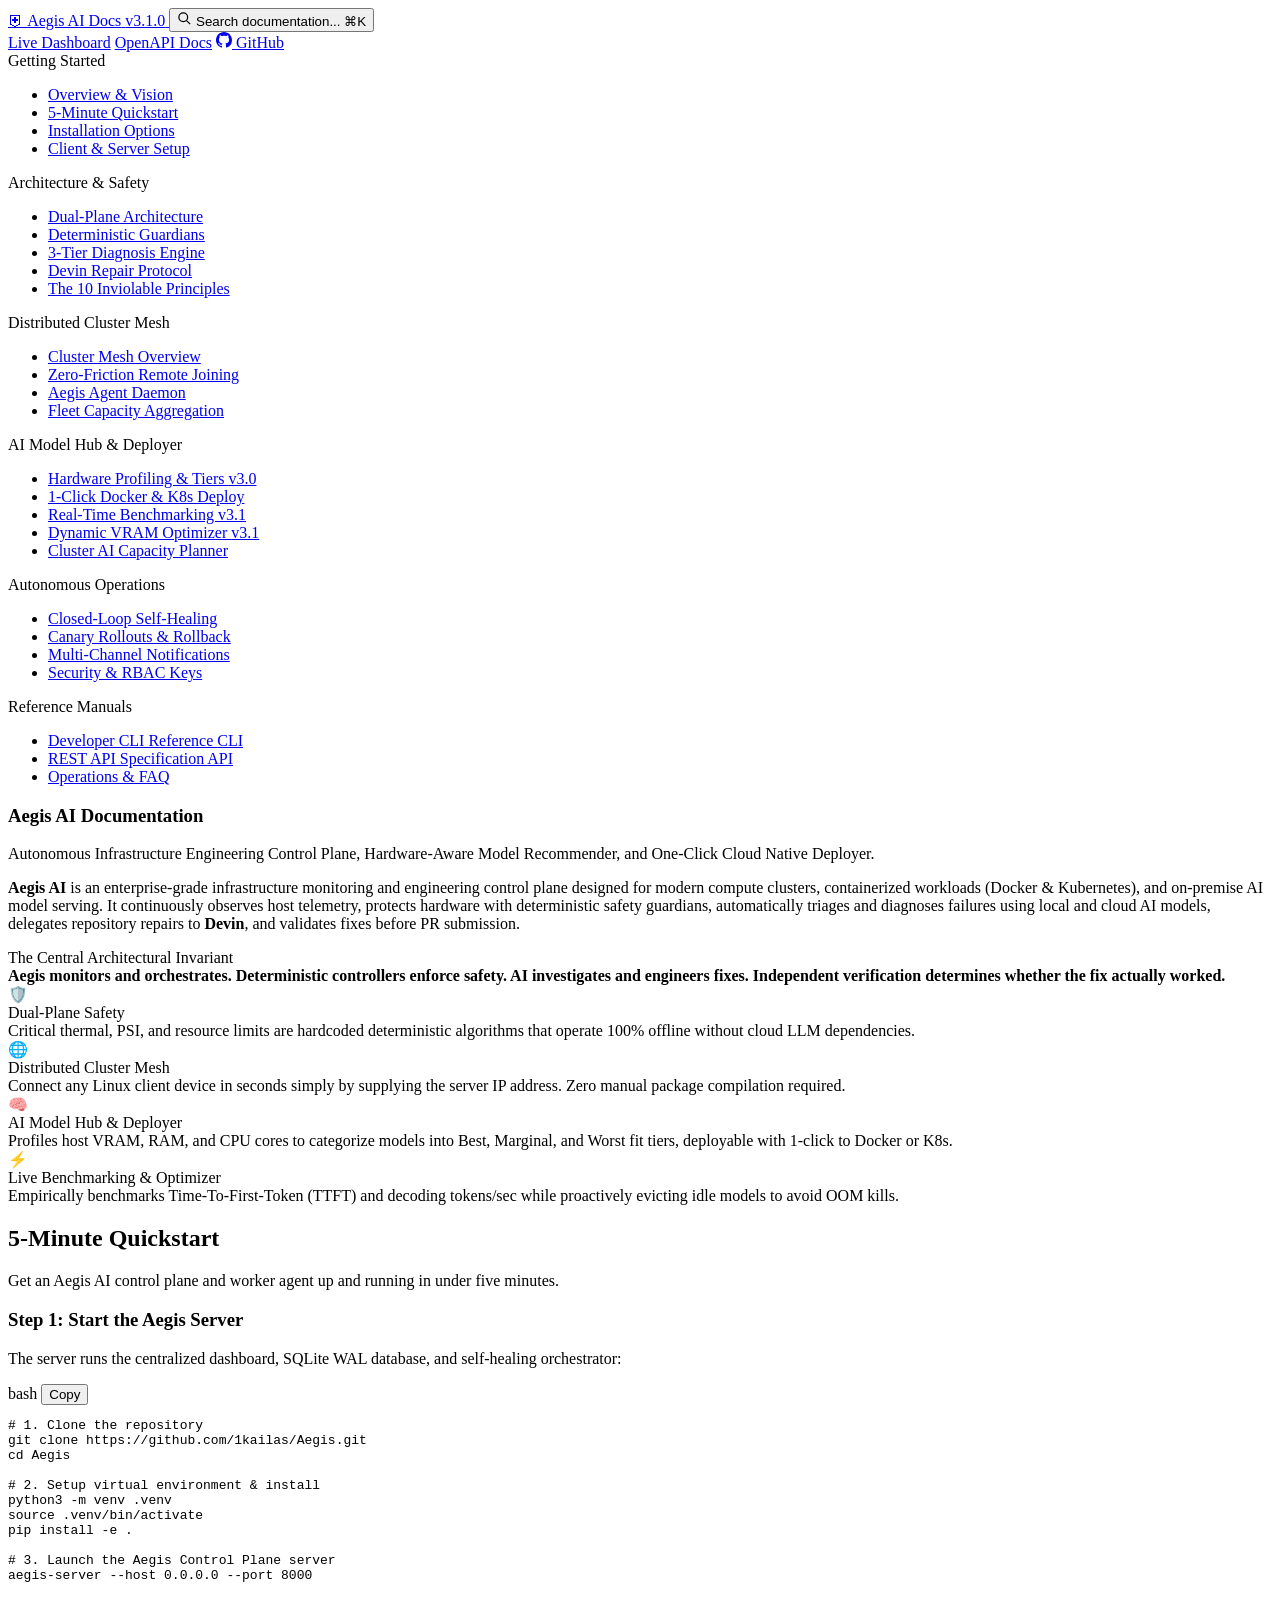
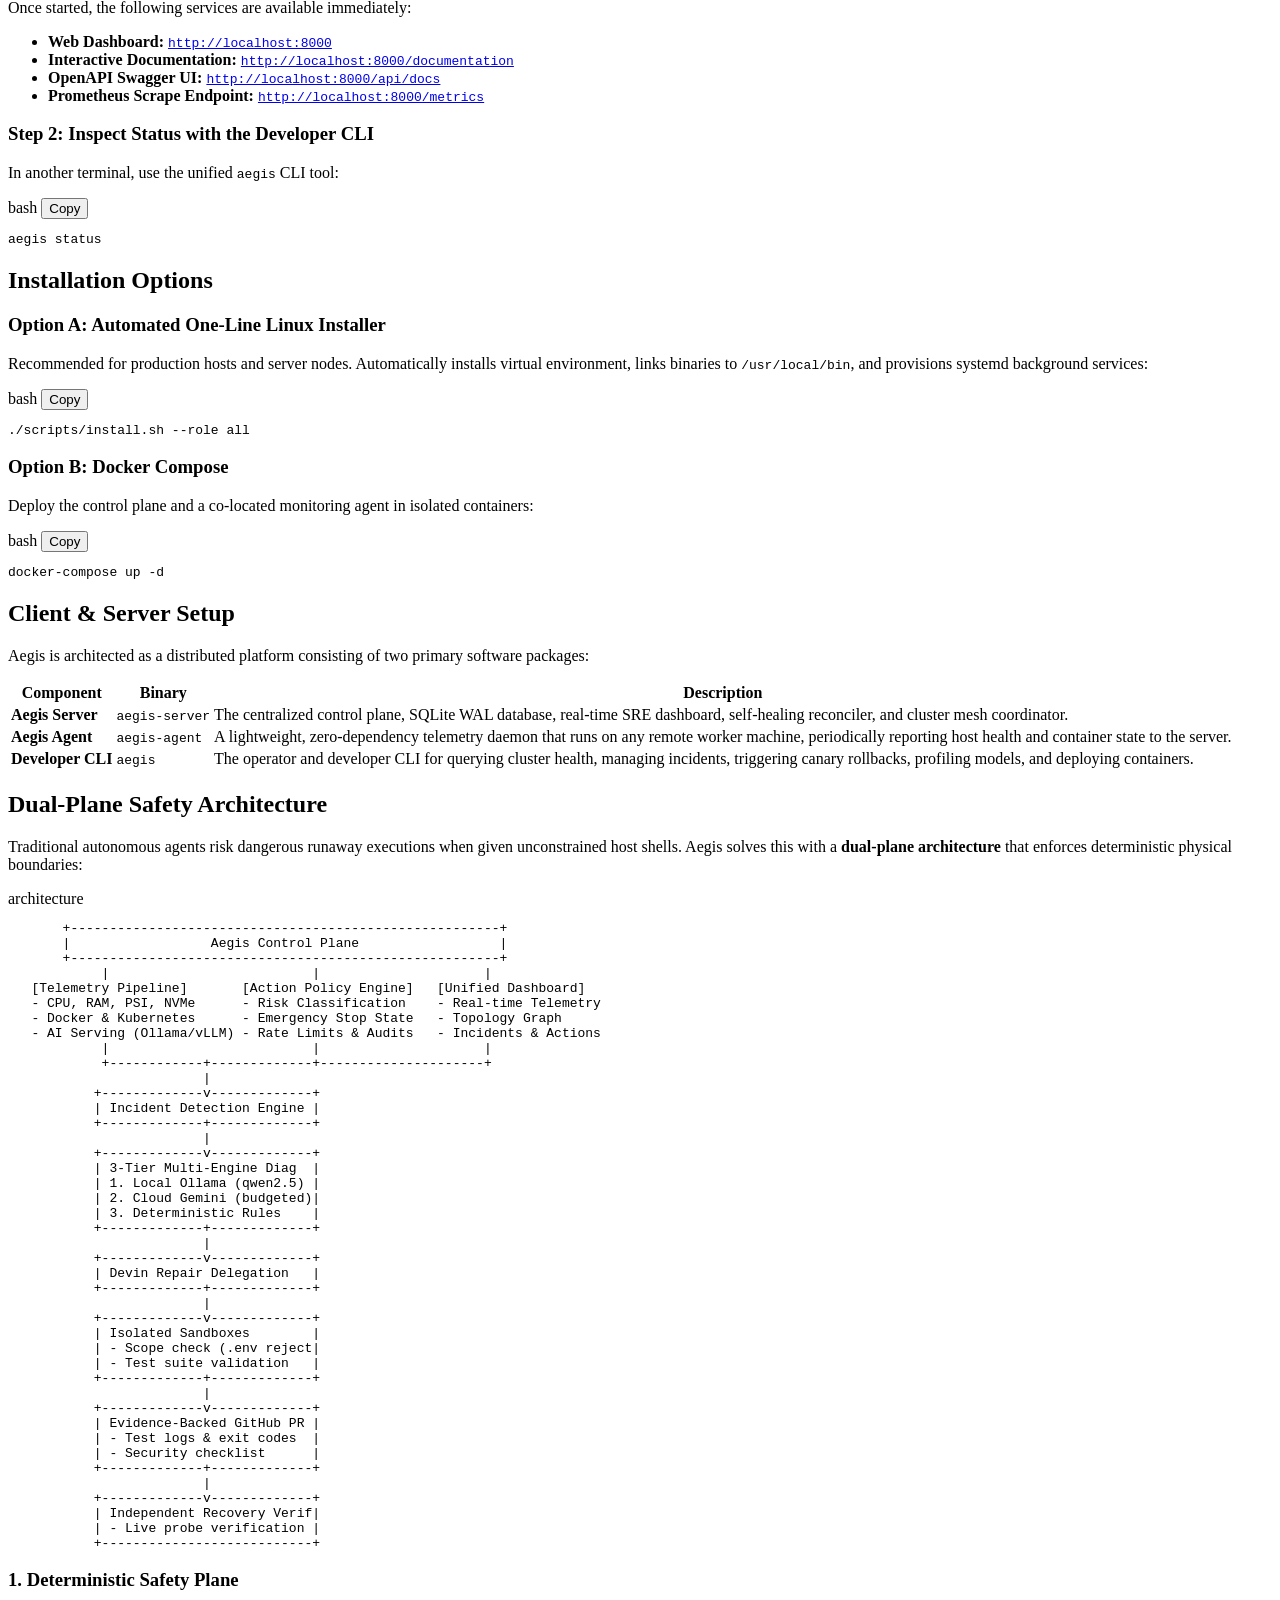
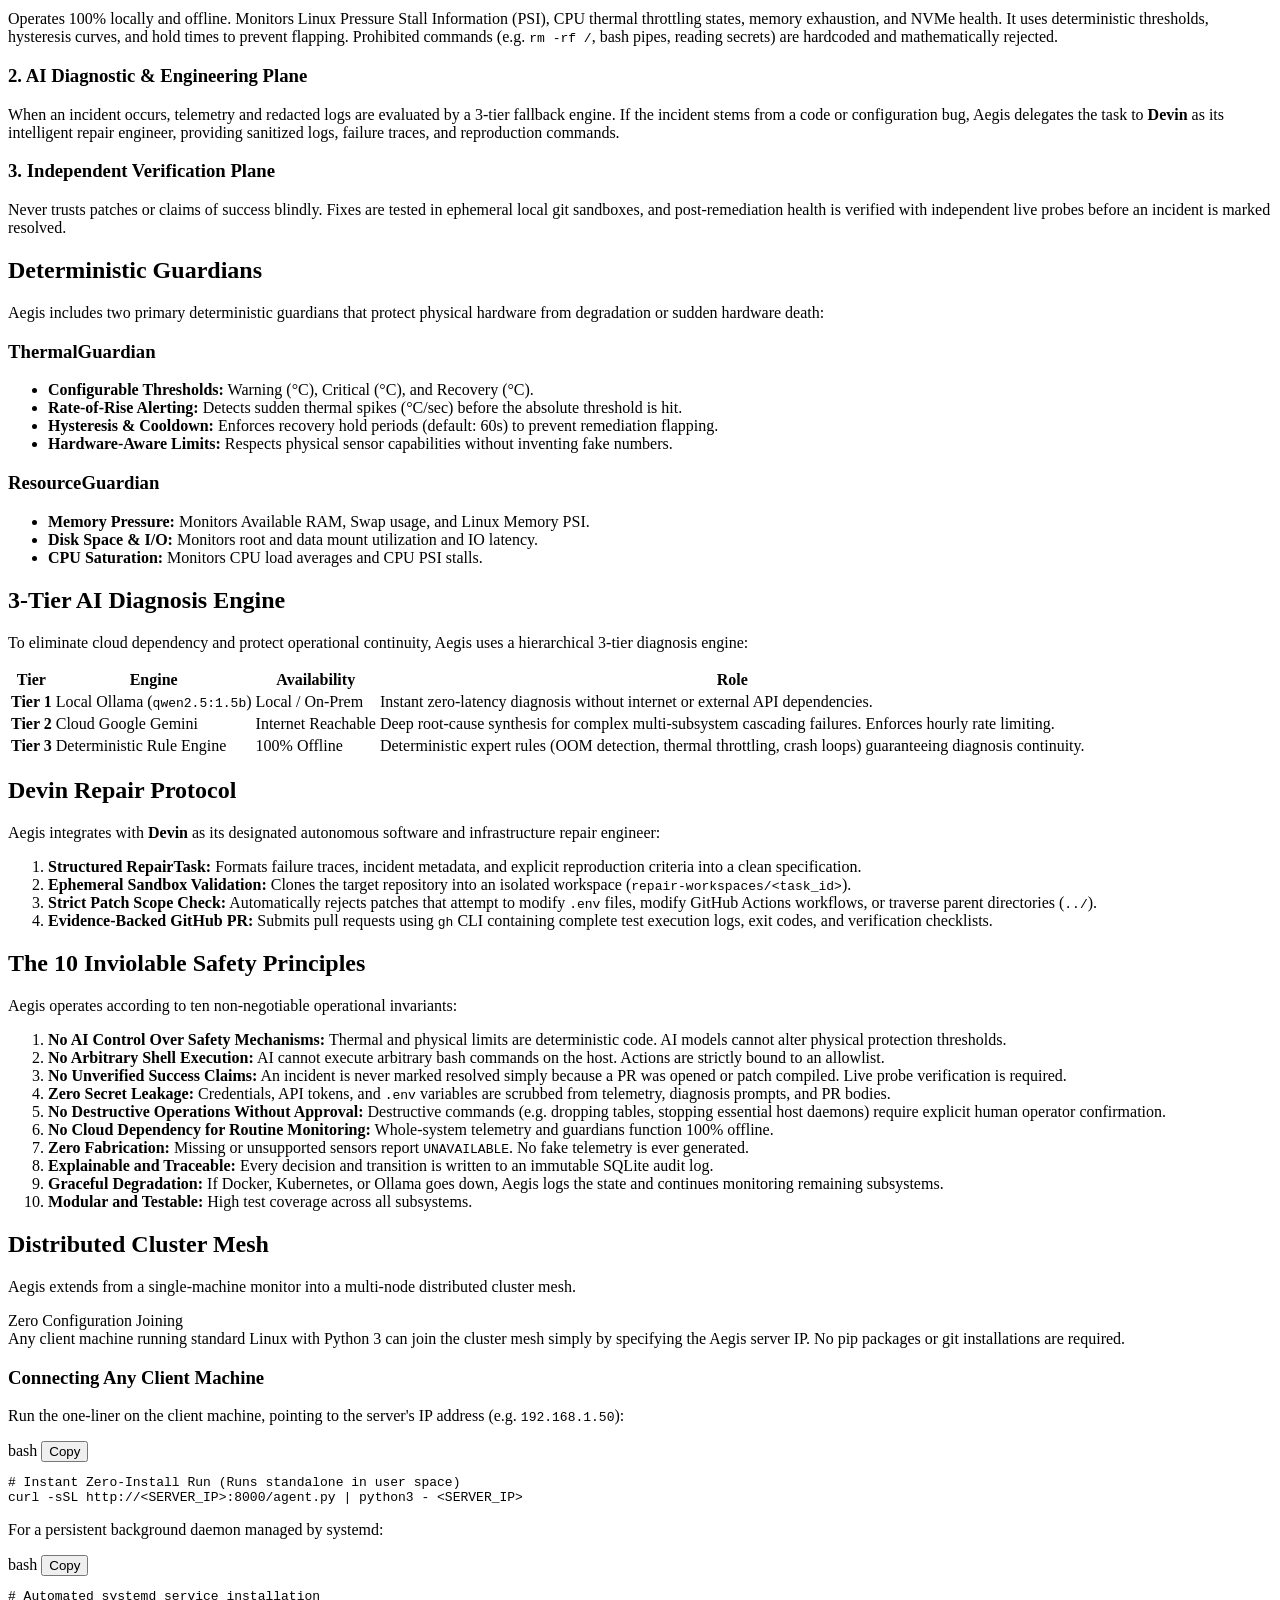
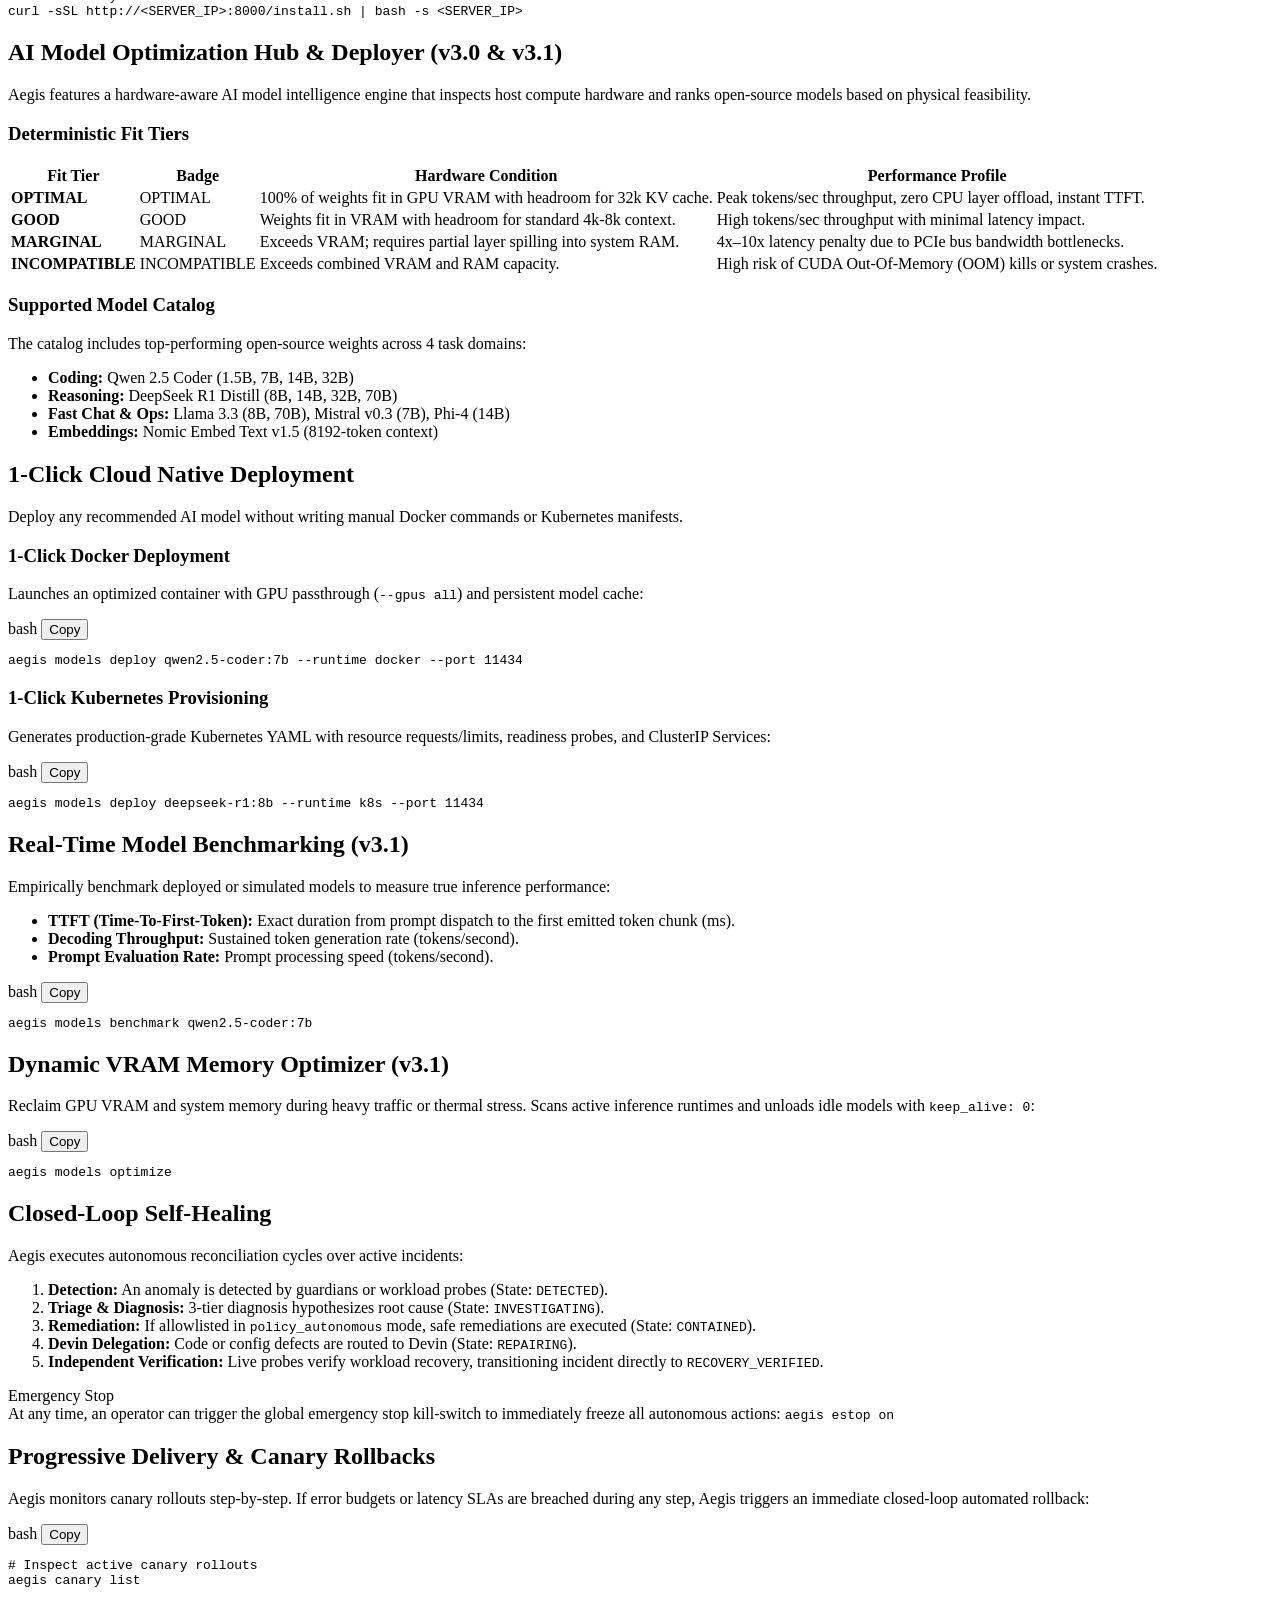
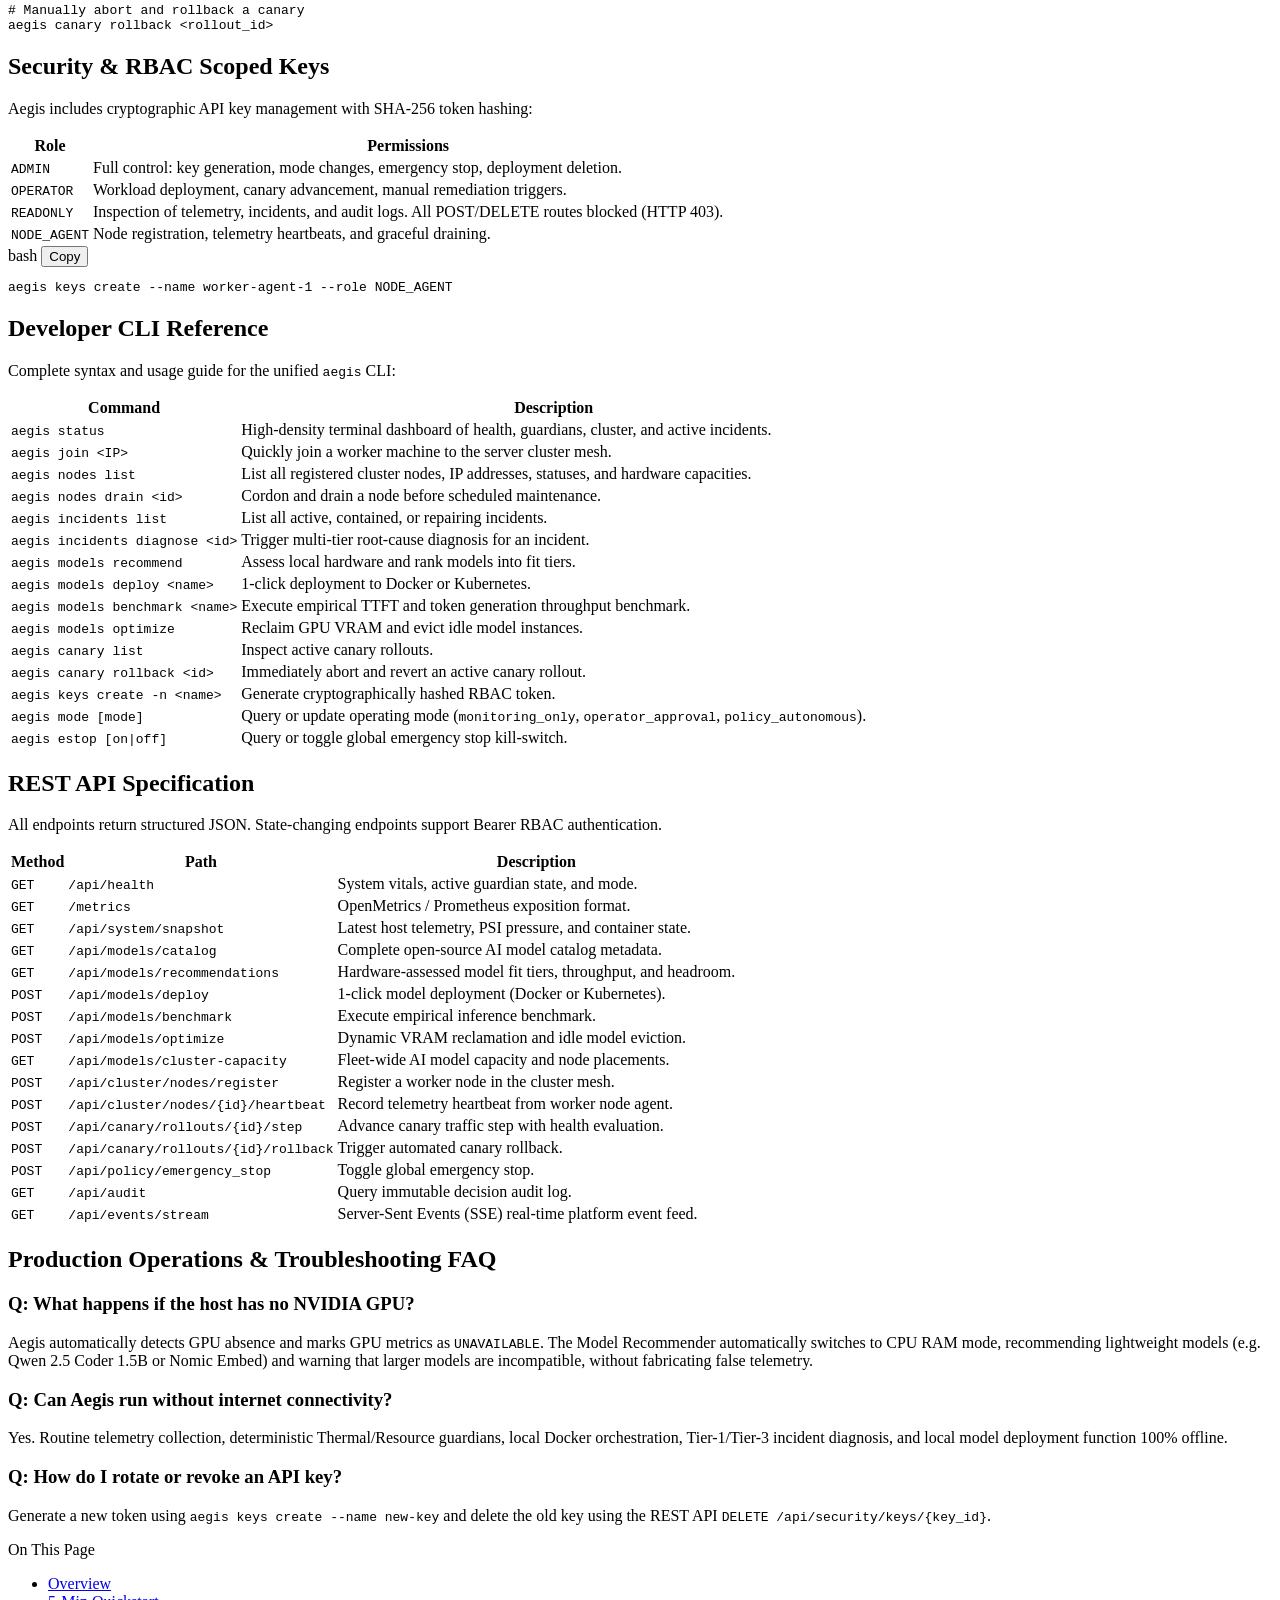
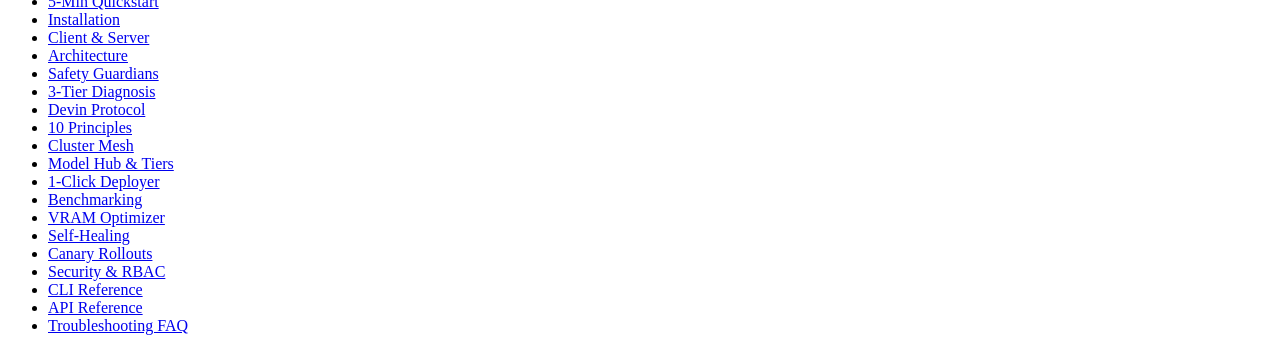
==== aegis/static/docs.html @ 4e42af05 "docs: complete production-grade documentation portal (A-Z manual, guides, cli & api reference)" ====
<!DOCTYPE html>
<html lang="en">
<head>
  <meta charset="UTF-8">
  <meta name="viewport" content="width=device-width, initial-scale=1.0">
  <title>Aegis AI Documentation — Autonomous Infrastructure Control Plane</title>
  <meta name="description" content="Comprehensive A-to-Z User & Developer Manual for Aegis AI: Continuous Monitoring, Hardware Profiling, AI Model Deployment, Devin Incident Repair, and Distributed Cluster Mesh.">
  <link rel="stylesheet" href="/static/docs.css">
  <link rel="icon" href="data:image/svg+xml,<svg xmlns=%22http://www.w3.org/2000/svg%22 viewBox=%220 0 100 100%22><text y=%22.9em%22 font-size=%2290%22>⛨</text></svg>">
</head>
<body>

<!-- Header -->
<header class="docs-header">
  <a href="/documentation" class="brand-wrap">
    <span class="brand-icon">⛨</span>
    <span class="brand-name">Aegis AI Docs</span>
    <span class="brand-tag">v3.1.0</span>
  </a>

  <button class="search-trigger-btn" id="searchTriggerBtn">
    <svg width="15" height="15" fill="none" stroke="currentColor" stroke-width="2" viewBox="0 0 24 24"><path d="M21 21l-6-6m2-5a7 7 0 11-14 0 7 7 0 0114 0z"></path></svg>
    <span>Search documentation...</span>
    <span class="search-shortcut">⌘K</span>
  </button>

  <nav class="topbar-nav">
    <a href="/" class="btn-dash" title="Open Aegis Control Plane">Live Dashboard</a>
    <a href="/api/docs" target="_blank" title="OpenAPI Swagger Interactive UI">OpenAPI Docs</a>
    <a href="https://github.com/1kailas/Aegis.git" target="_blank" title="GitHub Repository">
      <svg width="16" height="16" fill="currentColor" viewBox="0 0 24 24"><path d="M12 0C5.37 0 0 5.37 0 12c0 5.31 3.435 9.795 8.205 11.385.6.105.825-.255.825-.57 0-.285-.015-1.23-.015-2.235-3.015.555-3.795-.735-4.035-1.41-.135-.345-.72-1.41-1.23-1.695-.42-.225-1.02-.78-.015-.795.945-.015 1.62.87 1.845 1.23 1.08 1.815 2.805 1.305 3.495.99.105-.78.42-1.305.765-1.605-2.67-.3-5.46-1.335-5.46-5.925 0-1.305.465-2.385 1.23-3.225-.12-.3-.54-1.53.12-3.18 0 0 1.005-.315 3.3 1.23.96-.27 1.98-.405 3-.405s2.04.135 3 .405c2.295-1.56 3.3-1.23 3.3-1.23.66 1.65.24 2.88.12 3.18.765.84 1.23 1.905 1.23 3.225 0 4.605-2.805 5.625-5.475 5.925.435.375.81 1.095.81 2.22 0 1.605-.015 2.895-.015 3.3 0 .315.225.69.825.57A12.02 12.02 0 0024 12c0-6.63-5.37-12-12-12z"/></svg>
      GitHub
    </a>
  </nav>
</header>

<div class="docs-container">
  <!-- Left Navigation Sidebar -->
  <aside class="docs-sidebar">
    <div class="nav-section-title">Getting Started</div>
    <ul class="nav-list">
      <li class="nav-item"><a href="#intro" class="active">Overview &amp; Vision</a></li>
      <li class="nav-item"><a href="#quickstart">5-Minute Quickstart</a></li>
      <li class="nav-item"><a href="#installation">Installation Options</a></li>
      <li class="nav-item"><a href="#client-server">Client &amp; Server Setup</a></li>
    </ul>

    <div class="nav-section-title">Architecture &amp; Safety</div>
    <ul class="nav-list">
      <li class="nav-item"><a href="#architecture">Dual-Plane Architecture</a></li>
      <li class="nav-item"><a href="#safety-guardrails">Deterministic Guardians</a></li>
      <li class="nav-item"><a href="#diagnosis-plane">3-Tier Diagnosis Engine</a></li>
      <li class="nav-item"><a href="#devin-protocol">Devin Repair Protocol</a></li>
      <li class="nav-item"><a href="#ten-principles">The 10 Inviolable Principles</a></li>
    </ul>

    <div class="nav-section-title">Distributed Cluster Mesh</div>
    <ul class="nav-list">
      <li class="nav-item"><a href="#cluster-mesh">Cluster Mesh Overview</a></li>
      <li class="nav-item"><a href="#remote-joining">Zero-Friction Remote Joining</a></li>
      <li class="nav-item"><a href="#agent-daemon">Aegis Agent Daemon</a></li>
      <li class="nav-item"><a href="#fleet-capacity">Fleet Capacity Aggregation</a></li>
    </ul>

    <div class="nav-section-title">AI Model Hub &amp; Deployer</div>
    <ul class="nav-list">
      <li class="nav-item"><a href="#model-recommender">Hardware Profiling &amp; Tiers <span class="nav-pill info">v3.0</span></a></li>
      <li class="nav-item"><a href="#one-click-deploy">1-Click Docker &amp; K8s Deploy</a></li>
      <li class="nav-item"><a href="#model-benchmarking">Real-Time Benchmarking <span class="nav-pill ok">v3.1</span></a></li>
      <li class="nav-item"><a href="#memory-optimizer">Dynamic VRAM Optimizer <span class="nav-pill ok">v3.1</span></a></li>
      <li class="nav-item"><a href="#cluster-ai-capacity">Cluster AI Capacity Planner</a></li>
    </ul>

    <div class="nav-section-title">Autonomous Operations</div>
    <ul class="nav-list">
      <li class="nav-item"><a href="#self-healing">Closed-Loop Self-Healing</a></li>
      <li class="nav-item"><a href="#canary-rollouts">Canary Rollouts &amp; Rollback</a></li>
      <li class="nav-item"><a href="#notifications">Multi-Channel Notifications</a></li>
      <li class="nav-item"><a href="#security-rbac">Security &amp; RBAC Keys</a></li>
    </ul>

    <div class="nav-section-title">Reference Manuals</div>
    <ul class="nav-list">
      <li class="nav-item"><a href="#cli-reference">Developer CLI Reference <span class="nav-pill purple">CLI</span></a></li>
      <li class="nav-item"><a href="#api-reference">REST API Specification <span class="nav-pill purple">API</span></a></li>
      <li class="nav-item"><a href="#troubleshooting">Operations &amp; FAQ</a></li>
    </ul>
  </aside>

  <!-- Main Article Pane -->
  <main class="docs-main">
    <article class="docs-article">

      <!-- Section: Intro -->
      <section id="intro">
        <h1>Aegis AI Documentation</h1>
        <p class="docs-subtitle">Autonomous Infrastructure Engineering Control Plane, Hardware-Aware Model Recommender, and One-Click Cloud Native Deployer.</p>

        <p><strong>Aegis AI</strong> is an enterprise-grade infrastructure monitoring and engineering control plane designed for modern compute clusters, containerized workloads (Docker &amp; Kubernetes), and on-premise AI model serving. It continuously observes host telemetry, protects hardware with deterministic safety guardians, automatically triages and diagnoses failures using local and cloud AI models, delegates repository repairs to <strong>Devin</strong>, and validates fixes before PR submission.</p>

        <div class="callout tip">
          <div class="callout-title">The Central Architectural Invariant</div>
          <strong>Aegis monitors and orchestrates. Deterministic controllers enforce safety. AI investigates and engineers fixes. Independent verification determines whether the fix actually worked.</strong>
        </div>

        <div class="feature-grid">
          <div class="feature-card">
            <div class="feature-icon">🛡️</div>
            <div class="feature-title">Dual-Plane Safety</div>
            <div class="feature-desc">Critical thermal, PSI, and resource limits are hardcoded deterministic algorithms that operate 100% offline without cloud LLM dependencies.</div>
          </div>
          <div class="feature-card">
            <div class="feature-icon">🌐</div>
            <div class="feature-title">Distributed Cluster Mesh</div>
            <div class="feature-desc">Connect any Linux client device in seconds simply by supplying the server IP address. Zero manual package compilation required.</div>
          </div>
          <div class="feature-card">
            <div class="feature-icon">🧠</div>
            <div class="feature-title">AI Model Hub &amp; Deployer</div>
            <div class="feature-desc">Profiles host VRAM, RAM, and CPU cores to categorize models into Best, Marginal, and Worst fit tiers, deployable with 1-click to Docker or K8s.</div>
          </div>
          <div class="feature-card">
            <div class="feature-icon">⚡</div>
            <div class="feature-title">Live Benchmarking &amp; Optimizer</div>
            <div class="feature-desc">Empirically benchmarks Time-To-First-Token (TTFT) and decoding tokens/sec while proactively evicting idle models to avoid OOM kills.</div>
          </div>
        </div>
      </section>

      <!-- Section: Quickstart -->
      <section id="quickstart">
        <h2>5-Minute Quickstart</h2>
        <p>Get an Aegis AI control plane and worker agent up and running in under five minutes.</p>

        <h3>Step 1: Start the Aegis Server</h3>
        <p>The server runs the centralized dashboard, SQLite WAL database, and self-healing orchestrator:</p>

        <div class="code-block">
          <div class="code-header">
            <span class="lang-tag">bash</span>
            <button class="copy-btn" onclick="copySnippet('git clone https://github.com/1kailas/Aegis.git\ncd Aegis\npython3 -m venv .venv\nsource .venv/bin/activate\npip install -e .\naegis-server --host 0.0.0.0 --port 8000')">Copy</button>
          </div>
          <pre><code># 1. Clone the repository
git clone https://github.com/1kailas/Aegis.git
cd Aegis

# 2. Setup virtual environment &amp; install
python3 -m venv .venv
source .venv/bin/activate
pip install -e .

# 3. Launch the Aegis Control Plane server
aegis-server --host 0.0.0.0 --port 8000</code></pre>
        </div>

        <p>Once started, the following services are available immediately:</p>
        <ul>
          <li><strong>Web Dashboard:</strong> <a href="http://localhost:8000" target="_blank"><code>http://localhost:8000</code></a></li>
          <li><strong>Interactive Documentation:</strong> <a href="http://localhost:8000/documentation" target="_blank"><code>http://localhost:8000/documentation</code></a></li>
          <li><strong>OpenAPI Swagger UI:</strong> <a href="http://localhost:8000/api/docs" target="_blank"><code>http://localhost:8000/api/docs</code></a></li>
          <li><strong>Prometheus Scrape Endpoint:</strong> <a href="http://localhost:8000/metrics" target="_blank"><code>http://localhost:8000/metrics</code></a></li>
        </ul>

        <h3>Step 2: Inspect Status with the Developer CLI</h3>
        <p>In another terminal, use the unified <code>aegis</code> CLI tool:</p>

        <div class="code-block">
          <div class="code-header">
            <span class="lang-tag">bash</span>
            <button class="copy-btn" onclick="copySnippet('aegis status')">Copy</button>
          </div>
          <pre><code>aegis status</code></pre>
        </div>
      </section>

      <!-- Section: Installation -->
      <section id="installation">
        <h2>Installation Options</h2>

        <h3>Option A: Automated One-Line Linux Installer</h3>
        <p>Recommended for production hosts and server nodes. Automatically installs virtual environment, links binaries to <code>/usr/local/bin</code>, and provisions systemd background services:</p>

        <div class="code-block">
          <div class="code-header">
            <span class="lang-tag">bash</span>
            <button class="copy-btn" onclick="copySnippet('./scripts/install.sh --role all')">Copy</button>
          </div>
          <pre><code>./scripts/install.sh --role all</code></pre>
        </div>

        <h3>Option B: Docker Compose</h3>
        <p>Deploy the control plane and a co-located monitoring agent in isolated containers:</p>

        <div class="code-block">
          <div class="code-header">
            <span class="lang-tag">bash</span>
            <button class="copy-btn" onclick="copySnippet('docker-compose up -d')">Copy</button>
          </div>
          <pre><code>docker-compose up -d</code></pre>
        </div>
      </section>

      <!-- Section: Client & Server Architecture -->
      <section id="client-server">
        <h2>Client &amp; Server Setup</h2>
        <p>Aegis is architected as a distributed platform consisting of two primary software packages:</p>

        <table class="docs-table">
          <thead>
            <tr>
              <th>Component</th>
              <th>Binary</th>
              <th>Description</th>
            </tr>
          </thead>
          <tbody>
            <tr>
              <td><strong>Aegis Server</strong></td>
              <td><code>aegis-server</code></td>
              <td>The centralized control plane, SQLite WAL database, real-time SRE dashboard, self-healing reconciler, and cluster mesh coordinator.</td>
            </tr>
            <tr>
              <td><strong>Aegis Agent</strong></td>
              <td><code>aegis-agent</code></td>
              <td>A lightweight, zero-dependency telemetry daemon that runs on any remote worker machine, periodically reporting host health and container state to the server.</td>
            </tr>
            <tr>
              <td><strong>Developer CLI</strong></td>
              <td><code>aegis</code></td>
              <td>The operator and developer CLI for querying cluster health, managing incidents, triggering canary rollbacks, profiling models, and deploying containers.</td>
            </tr>
          </tbody>
        </table>
      </section>

      <!-- Section: Dual-Plane Architecture -->
      <section id="architecture">
        <h2>Dual-Plane Safety Architecture</h2>
        <p>Traditional autonomous agents risk dangerous runaway executions when given unconstrained host shells. Aegis solves this with a <strong>dual-plane architecture</strong> that enforces deterministic physical boundaries:</p>

        <div class="code-block">
          <div class="code-header">
            <span class="lang-tag">architecture</span>
          </div>
          <pre><code>       +-------------------------------------------------------+
       |                  Aegis Control Plane                  |
       +-------------------------------------------------------+
            |                          |                     |
   [Telemetry Pipeline]       [Action Policy Engine]   [Unified Dashboard]
   - CPU, RAM, PSI, NVMe      - Risk Classification    - Real-time Telemetry
   - Docker &amp; Kubernetes      - Emergency Stop State   - Topology Graph
   - AI Serving (Ollama/vLLM) - Rate Limits &amp; Audits   - Incidents &amp; Actions
            |                          |                     |
            +------------+-------------+---------------------+
                         |
           +-------------v-------------+
           | Incident Detection Engine |
           +-------------+-------------+
                         |
           +-------------v-------------+
           | 3-Tier Multi-Engine Diag  |
           | 1. Local Ollama (qwen2.5) |
           | 2. Cloud Gemini (budgeted)|
           | 3. Deterministic Rules    |
           +-------------+-------------+
                         |
           +-------------v-------------+
           | Devin Repair Delegation   |
           +-------------+-------------+
                         |
           +-------------v-------------+
           | Isolated Sandboxes        |
           | - Scope check (.env reject|
           | - Test suite validation   |
           +-------------+-------------+
                         |
           +-------------v-------------+
           | Evidence-Backed GitHub PR |
           | - Test logs &amp; exit codes  |
           | - Security checklist      |
           +-------------+-------------+
                         |
           +-------------v-------------+
           | Independent Recovery Verif|
           | - Live probe verification |
           +---------------------------+</code></pre>
        </div>

        <h3>1. Deterministic Safety Plane</h3>
        <p>Operates 100% locally and offline. Monitors Linux Pressure Stall Information (PSI), CPU thermal throttling states, memory exhaustion, and NVMe health. It uses deterministic thresholds, hysteresis curves, and hold times to prevent flapping. Prohibited commands (e.g. <code>rm -rf /</code>, bash pipes, reading secrets) are hardcoded and mathematically rejected.</p>

        <h3>2. AI Diagnostic &amp; Engineering Plane</h3>
        <p>When an incident occurs, telemetry and redacted logs are evaluated by a 3-tier fallback engine. If the incident stems from a code or configuration bug, Aegis delegates the task to <strong>Devin</strong> as its intelligent repair engineer, providing sanitized logs, failure traces, and reproduction commands.</p>

        <h3>3. Independent Verification Plane</h3>
        <p>Never trusts patches or claims of success blindly. Fixes are tested in ephemeral local git sandboxes, and post-remediation health is verified with independent live probes before an incident is marked resolved.</p>
      </section>

      <!-- Section: Deterministic Guardians -->
      <section id="safety-guardrails">
        <h2>Deterministic Guardians</h2>
        <p>Aegis includes two primary deterministic guardians that protect physical hardware from degradation or sudden hardware death:</p>

        <h3>ThermalGuardian</h3>
        <ul>
          <li><strong>Configurable Thresholds:</strong> Warning (°C), Critical (°C), and Recovery (°C).</li>
          <li><strong>Rate-of-Rise Alerting:</strong> Detects sudden thermal spikes (°C/sec) before the absolute threshold is hit.</li>
          <li><strong>Hysteresis &amp; Cooldown:</strong> Enforces recovery hold periods (default: 60s) to prevent remediation flapping.</li>
          <li><strong>Hardware-Aware Limits:</strong> Respects physical sensor capabilities without inventing fake numbers.</li>
        </ul>

        <h3>ResourceGuardian</h3>
        <ul>
          <li><strong>Memory Pressure:</strong> Monitors Available RAM, Swap usage, and Linux Memory PSI.</li>
          <li><strong>Disk Space &amp; I/O:</strong> Monitors root and data mount utilization and IO latency.</li>
          <li><strong>CPU Saturation:</strong> Monitors CPU load averages and CPU PSI stalls.</li>
        </ul>
      </section>

      <!-- Section: 3-Tier Diagnosis Engine -->
      <section id="diagnosis-plane">
        <h2>3-Tier AI Diagnosis Engine</h2>
        <p>To eliminate cloud dependency and protect operational continuity, Aegis uses a hierarchical 3-tier diagnosis engine:</p>

        <table class="docs-table">
          <thead>
            <tr>
              <th>Tier</th>
              <th>Engine</th>
              <th>Availability</th>
              <th>Role</th>
            </tr>
          </thead>
          <tbody>
            <tr>
              <td><strong>Tier 1</strong></td>
              <td>Local Ollama (<code>qwen2.5:1.5b</code>)</td>
              <td>Local / On-Prem</td>
              <td>Instant zero-latency diagnosis without internet or external API dependencies.</td>
            </tr>
            <tr>
              <td><strong>Tier 2</strong></td>
              <td>Cloud Google Gemini</td>
              <td>Internet Reachable</td>
              <td>Deep root-cause synthesis for complex multi-subsystem cascading failures. Enforces hourly rate limiting.</td>
            </tr>
            <tr>
              <td><strong>Tier 3</strong></td>
              <td>Deterministic Rule Engine</td>
              <td>100% Offline</td>
              <td>Deterministic expert rules (OOM detection, thermal throttling, crash loops) guaranteeing diagnosis continuity.</td>
            </tr>
          </tbody>
        </table>
      </section>

      <!-- Section: Devin Repair Protocol -->
      <section id="devin-protocol">
        <h2>Devin Repair Protocol</h2>
        <p>Aegis integrates with <strong>Devin</strong> as its designated autonomous software and infrastructure repair engineer:</p>

        <ol>
          <li><strong>Structured RepairTask:</strong> Formats failure traces, incident metadata, and explicit reproduction criteria into a clean specification.</li>
          <li><strong>Ephemeral Sandbox Validation:</strong> Clones the target repository into an isolated workspace (<code>repair-workspaces/&lt;task_id&gt;</code>).</li>
          <li><strong>Strict Patch Scope Check:</strong> Automatically rejects patches that attempt to modify <code>.env</code> files, modify GitHub Actions workflows, or traverse parent directories (<code>../</code>).</li>
          <li><strong>Evidence-Backed GitHub PR:</strong> Submits pull requests using <code>gh</code> CLI containing complete test execution logs, exit codes, and verification checklists.</li>
        </ol>
      </section>

      <!-- Section: Ten Inviolable Principles -->
      <section id="ten-principles">
        <h2>The 10 Inviolable Safety Principles</h2>
        <p>Aegis operates according to ten non-negotiable operational invariants:</p>

        <ol>
          <li><strong>No AI Control Over Safety Mechanisms:</strong> Thermal and physical limits are deterministic code. AI models cannot alter physical protection thresholds.</li>
          <li><strong>No Arbitrary Shell Execution:</strong> AI cannot execute arbitrary bash commands on the host. Actions are strictly bound to an allowlist.</li>
          <li><strong>No Unverified Success Claims:</strong> An incident is never marked resolved simply because a PR was opened or patch compiled. Live probe verification is required.</li>
          <li><strong>Zero Secret Leakage:</strong> Credentials, API tokens, and <code>.env</code> variables are scrubbed from telemetry, diagnosis prompts, and PR bodies.</li>
          <li><strong>No Destructive Operations Without Approval:</strong> Destructive commands (e.g. dropping tables, stopping essential host daemons) require explicit human operator confirmation.</li>
          <li><strong>No Cloud Dependency for Routine Monitoring:</strong> Whole-system telemetry and guardians function 100% offline.</li>
          <li><strong>Zero Fabrication:</strong> Missing or unsupported sensors report <code>UNAVAILABLE</code>. No fake telemetry is ever generated.</li>
          <li><strong>Explainable and Traceable:</strong> Every decision and transition is written to an immutable SQLite audit log.</li>
          <li><strong>Graceful Degradation:</strong> If Docker, Kubernetes, or Ollama goes down, Aegis logs the state and continues monitoring remaining subsystems.</li>
          <li><strong>Modular and Testable:</strong> High test coverage across all subsystems.</li>
        </ol>
      </section>

      <!-- Section: Distributed Cluster Mesh -->
      <section id="cluster-mesh">
        <h2>Distributed Cluster Mesh</h2>
        <p>Aegis extends from a single-machine monitor into a multi-node distributed cluster mesh.</p>

        <div class="callout info">
          <div class="callout-title">Zero Configuration Joining</div>
          Any client machine running standard Linux with Python 3 can join the cluster mesh simply by specifying the Aegis server IP. No pip packages or git installations are required.
        </div>

        <h3>Connecting Any Client Machine</h3>
        <p>Run the one-liner on the client machine, pointing to the server's IP address (e.g. <code>192.168.1.50</code>):</p>

        <div class="code-block">
          <div class="code-header">
            <span class="lang-tag">bash</span>
            <button class="copy-btn" onclick="copySnippet('curl -sSL http://<SERVER_IP>:8000/agent.py | python3 - <SERVER_IP>')">Copy</button>
          </div>
          <pre><code># Instant Zero-Install Run (Runs standalone in user space)
curl -sSL http://&lt;SERVER_IP&gt;:8000/agent.py | python3 - &lt;SERVER_IP&gt;</code></pre>
        </div>

        <p>For a persistent background daemon managed by systemd:</p>
        <div class="code-block">
          <div class="code-header">
            <span class="lang-tag">bash</span>
            <button class="copy-btn" onclick="copySnippet('curl -sSL http://<SERVER_IP>:8000/install.sh | bash -s <SERVER_IP>')">Copy</button>
          </div>
          <pre><code># Automated systemd service installation
curl -sSL http://&lt;SERVER_IP&gt;:8000/install.sh | bash -s &lt;SERVER_IP&gt;</code></pre>
        </div>
      </section>

      <!-- Section: Model Hub & Deployer -->
      <section id="model-recommender">
        <h2>AI Model Optimization Hub &amp; Deployer (v3.0 &amp; v3.1)</h2>
        <p>Aegis features a hardware-aware AI model intelligence engine that inspects host compute hardware and ranks open-source models based on physical feasibility.</p>

        <h3>Deterministic Fit Tiers</h3>
        <table class="docs-table">
          <thead>
            <tr>
              <th>Fit Tier</th>
              <th>Badge</th>
              <th>Hardware Condition</th>
              <th>Performance Profile</th>
            </tr>
          </thead>
          <tbody>
            <tr>
              <td><strong>OPTIMAL</strong></td>
              <td><span class="nav-pill ok">OPTIMAL</span></td>
              <td>100% of weights fit in GPU VRAM with headroom for 32k KV cache.</td>
              <td>Peak tokens/sec throughput, zero CPU layer offload, instant TTFT.</td>
            </tr>
            <tr>
              <td><strong>GOOD</strong></td>
              <td><span class="nav-pill info">GOOD</span></td>
              <td>Weights fit in VRAM with headroom for standard 4k-8k context.</td>
              <td>High tokens/sec throughput with minimal latency impact.</td>
            </tr>
            <tr>
              <td><strong>MARGINAL</strong></td>
              <td><span class="nav-pill" style="background:var(--warn-bg); color:var(--warn);">MARGINAL</span></td>
              <td>Exceeds VRAM; requires partial layer spilling into system RAM.</td>
              <td>4x–10x latency penalty due to PCIe bus bandwidth bottlenecks.</td>
            </tr>
            <tr>
              <td><strong>INCOMPATIBLE</strong></td>
              <td><span class="nav-pill" style="background:var(--crit-bg); color:var(--crit);">INCOMPATIBLE</span></td>
              <td>Exceeds combined VRAM and RAM capacity.</td>
              <td>High risk of CUDA Out-Of-Memory (OOM) kills or system crashes.</td>
            </tr>
          </tbody>
        </table>

        <h3>Supported Model Catalog</h3>
        <p>The catalog includes top-performing open-source weights across 4 task domains:</p>
        <ul>
          <li><strong>Coding:</strong> Qwen 2.5 Coder (1.5B, 7B, 14B, 32B)</li>
          <li><strong>Reasoning:</strong> DeepSeek R1 Distill (8B, 14B, 32B, 70B)</li>
          <li><strong>Fast Chat &amp; Ops:</strong> Llama 3.3 (8B, 70B), Mistral v0.3 (7B), Phi-4 (14B)</li>
          <li><strong>Embeddings:</strong> Nomic Embed Text v1.5 (8192-token context)</li>
        </ul>
      </section>

      <!-- Section: 1-Click Cloud Native Deployer -->
      <section id="one-click-deploy">
        <h2>1-Click Cloud Native Deployment</h2>
        <p>Deploy any recommended AI model without writing manual Docker commands or Kubernetes manifests.</p>

        <h3>1-Click Docker Deployment</h3>
        <p>Launches an optimized container with GPU passthrough (<code>--gpus all</code>) and persistent model cache:</p>
        <div class="code-block">
          <div class="code-header">
            <span class="lang-tag">bash</span>
            <button class="copy-btn" onclick="copySnippet('aegis models deploy qwen2.5-coder:7b --runtime docker --port 11434')">Copy</button>
          </div>
          <pre><code>aegis models deploy qwen2.5-coder:7b --runtime docker --port 11434</code></pre>
        </div>

        <h3>1-Click Kubernetes Provisioning</h3>
        <p>Generates production-grade Kubernetes YAML with resource requests/limits, readiness probes, and ClusterIP Services:</p>
        <div class="code-block">
          <div class="code-header">
            <span class="lang-tag">bash</span>
            <button class="copy-btn" onclick="copySnippet('aegis models deploy deepseek-r1:8b --runtime k8s --port 11434')">Copy</button>
          </div>
          <pre><code>aegis models deploy deepseek-r1:8b --runtime k8s --port 11434</code></pre>
        </div>
      </section>

      <!-- Section: Model Benchmarking -->
      <section id="model-benchmarking">
        <h2>Real-Time Model Benchmarking (v3.1)</h2>
        <p>Empirically benchmark deployed or simulated models to measure true inference performance:</p>
        <ul>
          <li><strong>TTFT (Time-To-First-Token):</strong> Exact duration from prompt dispatch to the first emitted token chunk (ms).</li>
          <li><strong>Decoding Throughput:</strong> Sustained token generation rate (tokens/second).</li>
          <li><strong>Prompt Evaluation Rate:</strong> Prompt processing speed (tokens/second).</li>
        </ul>

        <div class="code-block">
          <div class="code-header">
            <span class="lang-tag">bash</span>
            <button class="copy-btn" onclick="copySnippet('aegis models benchmark qwen2.5-coder:7b')">Copy</button>
          </div>
          <pre><code>aegis models benchmark qwen2.5-coder:7b</code></pre>
        </div>
      </section>

      <!-- Section: Memory Optimizer -->
      <section id="memory-optimizer">
        <h2>Dynamic VRAM Memory Optimizer (v3.1)</h2>
        <p>Reclaim GPU VRAM and system memory during heavy traffic or thermal stress. Scans active inference runtimes and unloads idle models with <code>keep_alive: 0</code>:</p>

        <div class="code-block">
          <div class="code-header">
            <span class="lang-tag">bash</span>
            <button class="copy-btn" onclick="copySnippet('aegis models optimize')">Copy</button>
          </div>
          <pre><code>aegis models optimize</code></pre>
        </div>
      </section>

      <!-- Section: Closed-Loop Self-Healing -->
      <section id="self-healing">
        <h2>Closed-Loop Self-Healing</h2>
        <p>Aegis executes autonomous reconciliation cycles over active incidents:</p>

        <ol>
          <li><strong>Detection:</strong> An anomaly is detected by guardians or workload probes (State: <code>DETECTED</code>).</li>
          <li><strong>Triage &amp; Diagnosis:</strong> 3-tier diagnosis hypothesizes root cause (State: <code>INVESTIGATING</code>).</li>
          <li><strong>Remediation:</strong> If allowlisted in <code>policy_autonomous</code> mode, safe remediations are executed (State: <code>CONTAINED</code>).</li>
          <li><strong>Devin Delegation:</strong> Code or config defects are routed to Devin (State: <code>REPAIRING</code>).</li>
          <li><strong>Independent Verification:</strong> Live probes verify workload recovery, transitioning incident directly to <code>RECOVERY_VERIFIED</code>.</li>
        </ol>

        <div class="callout warn">
          <div class="callout-title">Emergency Stop</div>
          At any time, an operator can trigger the global emergency stop kill-switch to immediately freeze all autonomous actions:
          <code>aegis estop on</code>
        </div>
      </section>

      <!-- Section: Canary Rollouts -->
      <section id="canary-rollouts">
        <h2>Progressive Delivery &amp; Canary Rollbacks</h2>
        <p>Aegis monitors canary rollouts step-by-step. If error budgets or latency SLAs are breached during any step, Aegis triggers an immediate closed-loop automated rollback:</p>

        <div class="code-block">
          <div class="code-header">
            <span class="lang-tag">bash</span>
            <button class="copy-btn" onclick="copySnippet('aegis canary list\naegis canary rollback <rollout_id>')">Copy</button>
          </div>
          <pre><code># Inspect active canary rollouts
aegis canary list

# Manually abort and rollback a canary
aegis canary rollback &lt;rollout_id&gt;</code></pre>
        </div>
      </section>

      <!-- Section: Security & RBAC -->
      <section id="security-rbac">
        <h2>Security &amp; RBAC Scoped Keys</h2>
        <p>Aegis includes cryptographic API key management with SHA-256 token hashing:</p>

        <table class="docs-table">
          <thead>
            <tr>
              <th>Role</th>
              <th>Permissions</th>
            </tr>
          </thead>
          <tbody>
            <tr>
              <td><code>ADMIN</code></td>
              <td>Full control: key generation, mode changes, emergency stop, deployment deletion.</td>
            </tr>
            <tr>
              <td><code>OPERATOR</code></td>
              <td>Workload deployment, canary advancement, manual remediation triggers.</td>
            </tr>
            <tr>
              <td><code>READONLY</code></td>
              <td>Inspection of telemetry, incidents, and audit logs. All POST/DELETE routes blocked (HTTP 403).</td>
            </tr>
            <tr>
              <td><code>NODE_AGENT</code></td>
              <td>Node registration, telemetry heartbeats, and graceful draining.</td>
            </tr>
          </tbody>
        </table>

        <div class="code-block">
          <div class="code-header">
            <span class="lang-tag">bash</span>
            <button class="copy-btn" onclick="copySnippet('aegis keys create --name worker-agent-1 --role NODE_AGENT')">Copy</button>
          </div>
          <pre><code>aegis keys create --name worker-agent-1 --role NODE_AGENT</code></pre>
        </div>
      </section>

      <!-- Section: Developer CLI Reference -->
      <section id="cli-reference">
        <h2>Developer CLI Reference</h2>
        <p>Complete syntax and usage guide for the unified <code>aegis</code> CLI:</p>

        <table class="docs-table">
          <thead>
            <tr>
              <th>Command</th>
              <th>Description</th>
            </tr>
          </thead>
          <tbody>
            <tr>
              <td><code>aegis status</code></td>
              <td>High-density terminal dashboard of health, guardians, cluster, and active incidents.</td>
            </tr>
            <tr>
              <td><code>aegis join &lt;IP&gt;</code></td>
              <td>Quickly join a worker machine to the server cluster mesh.</td>
            </tr>
            <tr>
              <td><code>aegis nodes list</code></td>
              <td>List all registered cluster nodes, IP addresses, statuses, and hardware capacities.</td>
            </tr>
            <tr>
              <td><code>aegis nodes drain &lt;id&gt;</code></td>
              <td>Cordon and drain a node before scheduled maintenance.</td>
            </tr>
            <tr>
              <td><code>aegis incidents list</code></td>
              <td>List all active, contained, or repairing incidents.</td>
            </tr>
            <tr>
              <td><code>aegis incidents diagnose &lt;id&gt;</code></td>
              <td>Trigger multi-tier root-cause diagnosis for an incident.</td>
            </tr>
            <tr>
              <td><code>aegis models recommend</code></td>
              <td>Assess local hardware and rank models into fit tiers.</td>
            </tr>
            <tr>
              <td><code>aegis models deploy &lt;name&gt;</code></td>
              <td>1-click deployment to Docker or Kubernetes.</td>
            </tr>
            <tr>
              <td><code>aegis models benchmark &lt;name&gt;</code></td>
              <td>Execute empirical TTFT and token generation throughput benchmark.</td>
            </tr>
            <tr>
              <td><code>aegis models optimize</code></td>
              <td>Reclaim GPU VRAM and evict idle model instances.</td>
            </tr>
            <tr>
              <td><code>aegis canary list</code></td>
              <td>Inspect active canary rollouts.</td>
            </tr>
            <tr>
              <td><code>aegis canary rollback &lt;id&gt;</code></td>
              <td>Immediately abort and revert an active canary rollout.</td>
            </tr>
            <tr>
              <td><code>aegis keys create -n &lt;name&gt;</code></td>
              <td>Generate cryptographically hashed RBAC token.</td>
            </tr>
            <tr>
              <td><code>aegis mode [mode]</code></td>
              <td>Query or update operating mode (<code>monitoring_only</code>, <code>operator_approval</code>, <code>policy_autonomous</code>).</td>
            </tr>
            <tr>
              <td><code>aegis estop [on|off]</code></td>
              <td>Query or toggle global emergency stop kill-switch.</td>
            </tr>
          </tbody>
        </table>
      </section>

      <!-- Section: REST API Reference -->
      <section id="api-reference">
        <h2>REST API Specification</h2>
        <p>All endpoints return structured JSON. State-changing endpoints support Bearer RBAC authentication.</p>

        <table class="docs-table">
          <thead>
            <tr>
              <th>Method</th>
              <th>Path</th>
              <th>Description</th>
            </tr>
          </thead>
          <tbody>
            <tr>
              <td><code>GET</code></td>
              <td><code>/api/health</code></td>
              <td>System vitals, active guardian state, and mode.</td>
            </tr>
            <tr>
              <td><code>GET</code></td>
              <td><code>/metrics</code></td>
              <td>OpenMetrics / Prometheus exposition format.</td>
            </tr>
            <tr>
              <td><code>GET</code></td>
              <td><code>/api/system/snapshot</code></td>
              <td>Latest host telemetry, PSI pressure, and container state.</td>
            </tr>
            <tr>
              <td><code>GET</code></td>
              <td><code>/api/models/catalog</code></td>
              <td>Complete open-source AI model catalog metadata.</td>
            </tr>
            <tr>
              <td><code>GET</code></td>
              <td><code>/api/models/recommendations</code></td>
              <td>Hardware-assessed model fit tiers, throughput, and headroom.</td>
            </tr>
            <tr>
              <td><code>POST</code></td>
              <td><code>/api/models/deploy</code></td>
              <td>1-click model deployment (Docker or Kubernetes).</td>
            </tr>
            <tr>
              <td><code>POST</code></td>
              <td><code>/api/models/benchmark</code></td>
              <td>Execute empirical inference benchmark.</td>
            </tr>
            <tr>
              <td><code>POST</code></td>
              <td><code>/api/models/optimize</code></td>
              <td>Dynamic VRAM reclamation and idle model eviction.</td>
            </tr>
            <tr>
              <td><code>GET</code></td>
              <td><code>/api/models/cluster-capacity</code></td>
              <td>Fleet-wide AI model capacity and node placements.</td>
            </tr>
            <tr>
              <td><code>POST</code></td>
              <td><code>/api/cluster/nodes/register</code></td>
              <td>Register a worker node in the cluster mesh.</td>
            </tr>
            <tr>
              <td><code>POST</code></td>
              <td><code>/api/cluster/nodes/{id}/heartbeat</code></td>
              <td>Record telemetry heartbeat from worker node agent.</td>
            </tr>
            <tr>
              <td><code>POST</code></td>
              <td><code>/api/canary/rollouts/{id}/step</code></td>
              <td>Advance canary traffic step with health evaluation.</td>
            </tr>
            <tr>
              <td><code>POST</code></td>
              <td><code>/api/canary/rollouts/{id}/rollback</code></td>
              <td>Trigger automated canary rollback.</td>
            </tr>
            <tr>
              <td><code>POST</code></td>
              <td><code>/api/policy/emergency_stop</code></td>
              <td>Toggle global emergency stop.</td>
            </tr>
            <tr>
              <td><code>GET</code></td>
              <td><code>/api/audit</code></td>
              <td>Query immutable decision audit log.</td>
            </tr>
            <tr>
              <td><code>GET</code></td>
              <td><code>/api/events/stream</code></td>
              <td>Server-Sent Events (SSE) real-time platform event feed.</td>
            </tr>
          </tbody>
        </table>
      </section>

      <!-- Section: Troubleshooting -->
      <section id="troubleshooting">
        <h2>Production Operations &amp; Troubleshooting FAQ</h2>

        <h3>Q: What happens if the host has no NVIDIA GPU?</h3>
        <p>Aegis automatically detects GPU absence and marks GPU metrics as <code>UNAVAILABLE</code>. The Model Recommender automatically switches to CPU RAM mode, recommending lightweight models (e.g. Qwen 2.5 Coder 1.5B or Nomic Embed) and warning that larger models are incompatible, without fabricating false telemetry.</p>

        <h3>Q: Can Aegis run without internet connectivity?</h3>
        <p>Yes. Routine telemetry collection, deterministic Thermal/Resource guardians, local Docker orchestration, Tier-1/Tier-3 incident diagnosis, and local model deployment function 100% offline.</p>

        <h3>Q: How do I rotate or revoke an API key?</h3>
        <p>Generate a new token using <code>aegis keys create --name new-key</code> and delete the old key using the REST API <code>DELETE /api/security/keys/{key_id}</code>.</p>
      </section>

    </article>
  </main>

  <!-- Right Table-of-Contents Sidebar -->
  <aside class="docs-toc">
    <div class="toc-title">On This Page</div>
    <ul class="toc-list" id="tocList">
      <li class="toc-item"><a href="#intro">Overview</a></li>
      <li class="toc-item"><a href="#quickstart">5-Min Quickstart</a></li>
      <li class="toc-item"><a href="#installation">Installation</a></li>
      <li class="toc-item"><a href="#client-server">Client &amp; Server</a></li>
      <li class="toc-item"><a href="#architecture">Architecture</a></li>
      <li class="toc-item"><a href="#safety-guardrails">Safety Guardians</a></li>
      <li class="toc-item"><a href="#diagnosis-plane">3-Tier Diagnosis</a></li>
      <li class="toc-item"><a href="#devin-protocol">Devin Protocol</a></li>
      <li class="toc-item"><a href="#ten-principles">10 Principles</a></li>
      <li class="toc-item"><a href="#cluster-mesh">Cluster Mesh</a></li>
      <li class="toc-item"><a href="#model-recommender">Model Hub &amp; Tiers</a></li>
      <li class="toc-item"><a href="#one-click-deploy">1-Click Deployer</a></li>
      <li class="toc-item"><a href="#model-benchmarking">Benchmarking</a></li>
      <li class="toc-item"><a href="#memory-optimizer">VRAM Optimizer</a></li>
      <li class="toc-item"><a href="#self-healing">Self-Healing</a></li>
      <li class="toc-item"><a href="#canary-rollouts">Canary Rollouts</a></li>
      <li class="toc-item"><a href="#security-rbac">Security &amp; RBAC</a></li>
      <li class="toc-item"><a href="#cli-reference">CLI Reference</a></li>
      <li class="toc-item"><a href="#api-reference">API Reference</a></li>
      <li class="toc-item"><a href="#troubleshooting">Troubleshooting FAQ</a></li>
    </ul>
  </aside>
</div>

<!-- Search Modal Overlay -->
<div class="search-modal-overlay" id="searchModal" style="display:none;">
  <div class="search-modal">
    <div class="search-input-wrap">
      <span class="search-icon">🔍</span>
      <input type="text" class="search-input" id="docsSearchInput" placeholder="Search documentation, commands, APIs, concepts..." autofocus>
      <span class="search-shortcut">ESC</span>
    </div>
    <div class="search-results" id="searchResultsList">
      <div style="padding:16px 18px; color:var(--muted); font-size:0.86rem;">Type a keyword to search across all guides and APIs...</div>
    </div>
    <div class="search-footer">
      <span>Navigation: <strong>↑</strong> <strong>↓</strong> to select · <strong>ENTER</strong> to jump</span>
      <span>Aegis AI Documentation Portal</span>
    </div>
  </div>
</div>

<script src="/static/docs.js"></script>
</body>
</html>
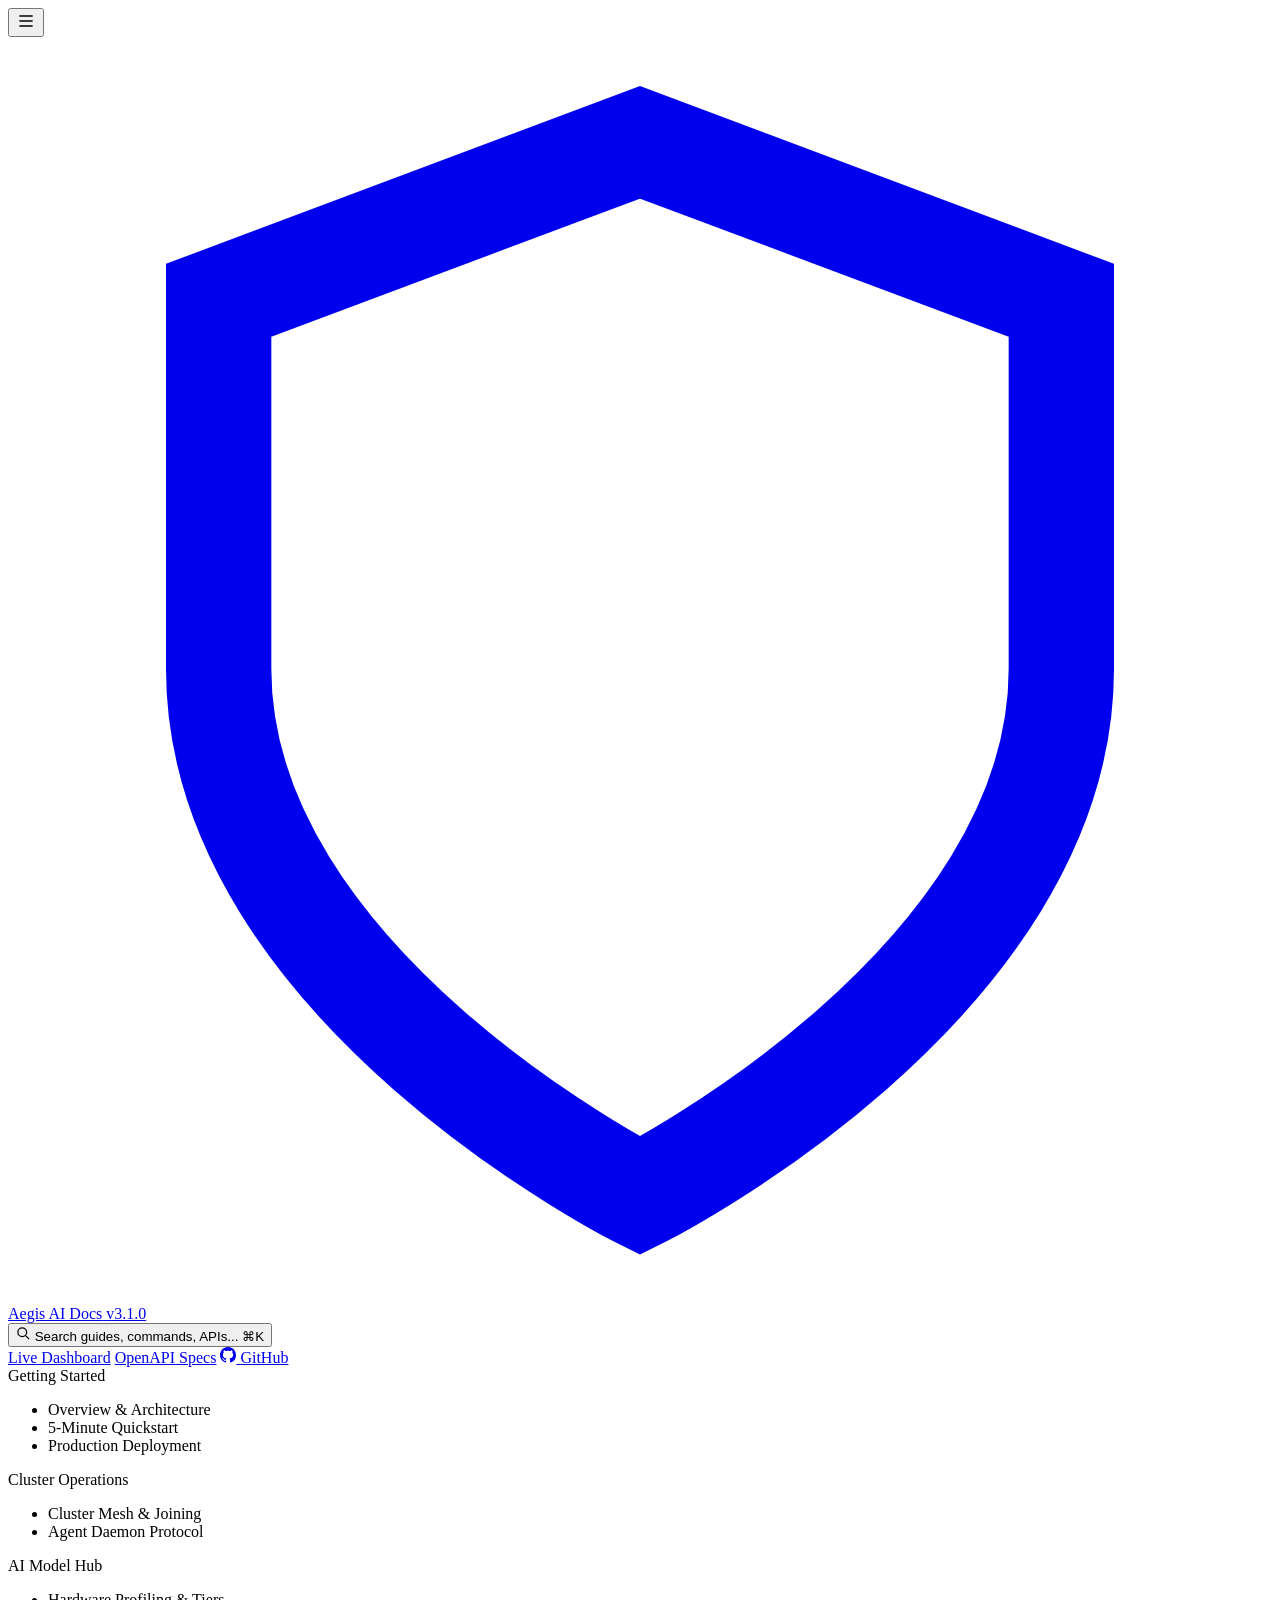
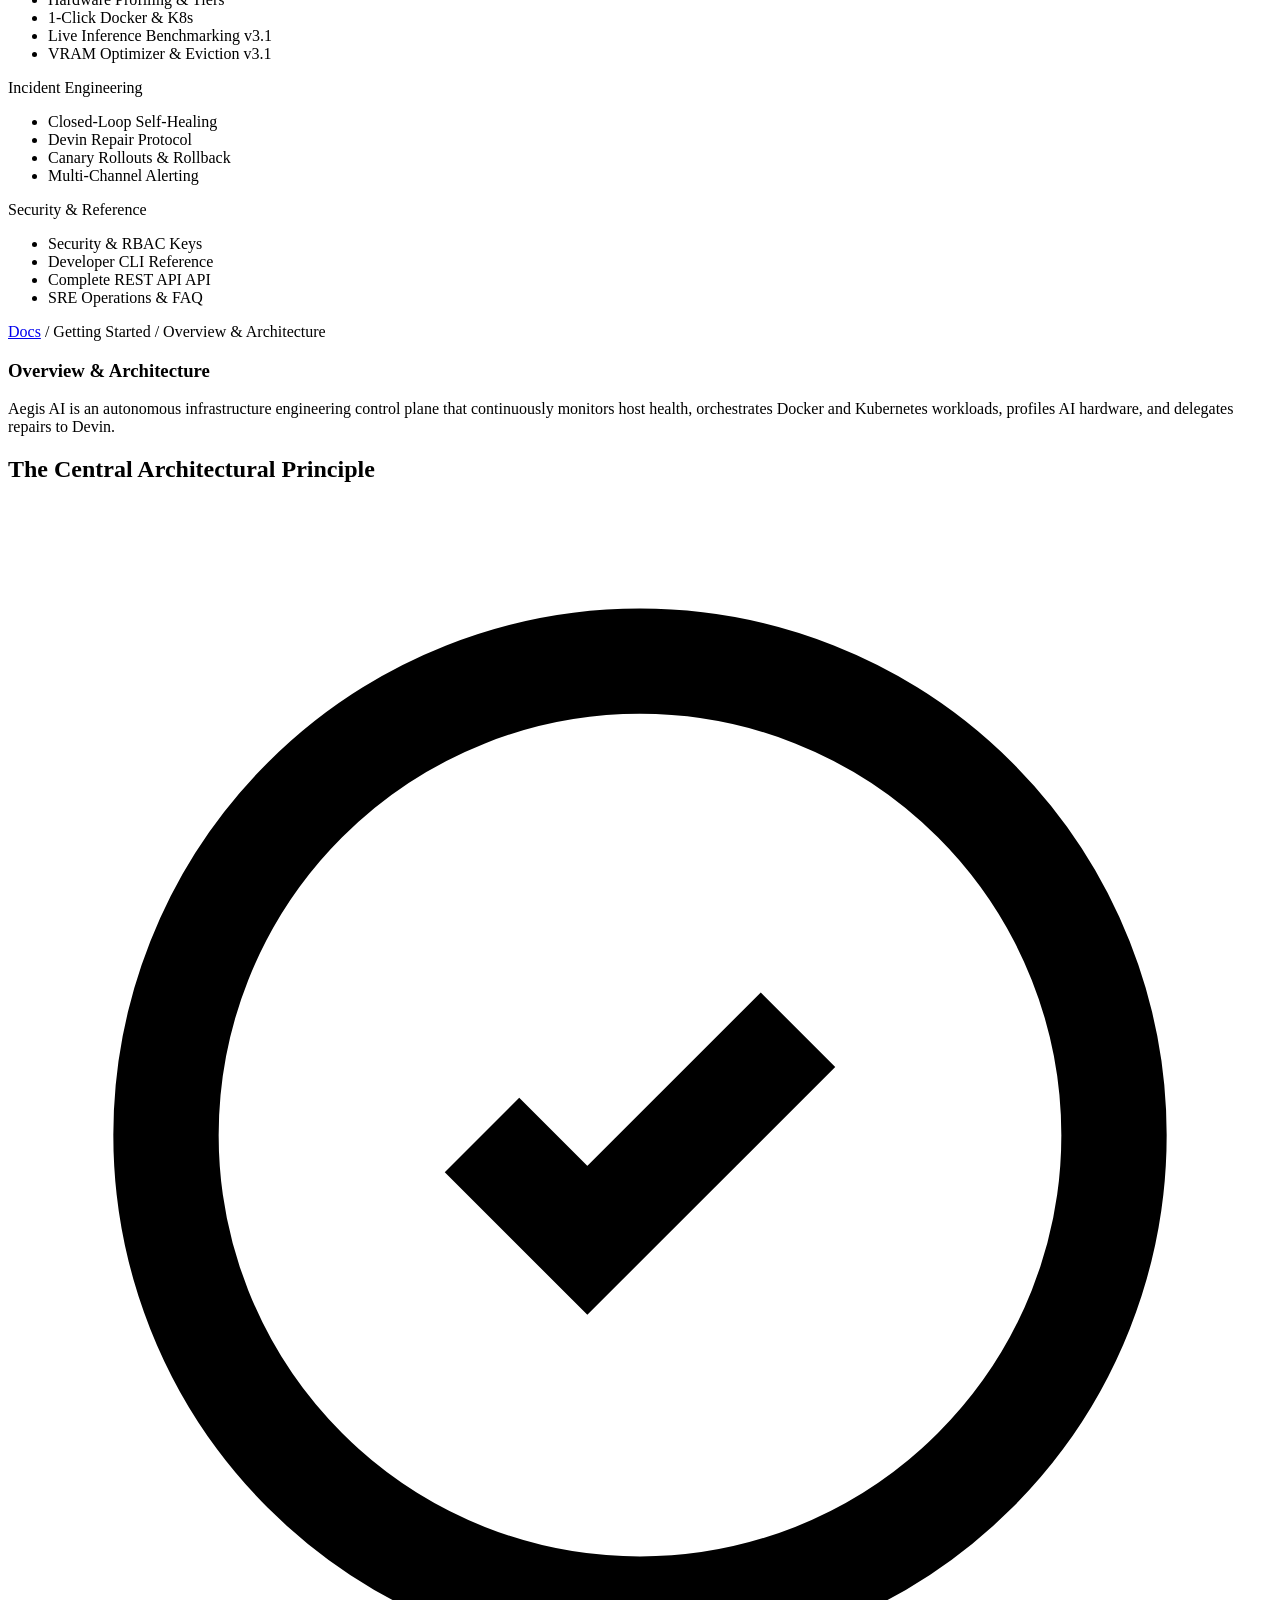
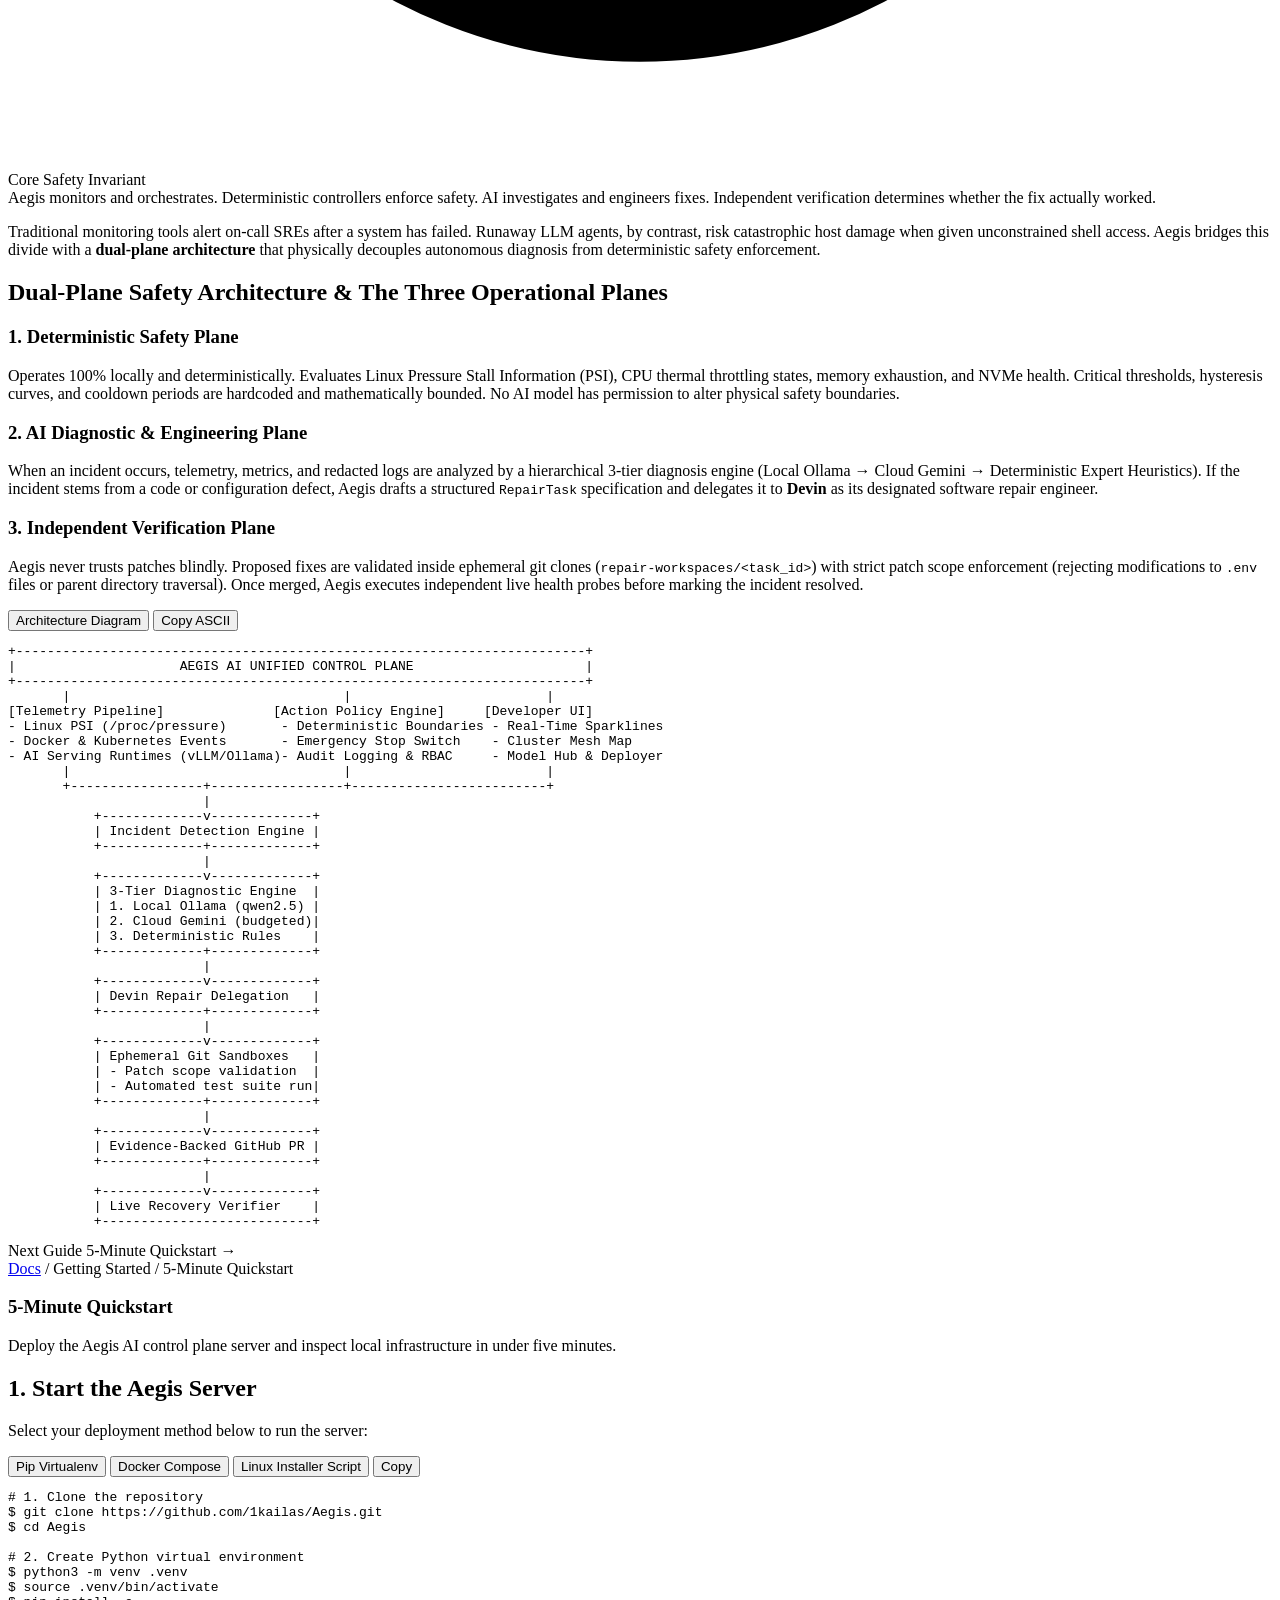
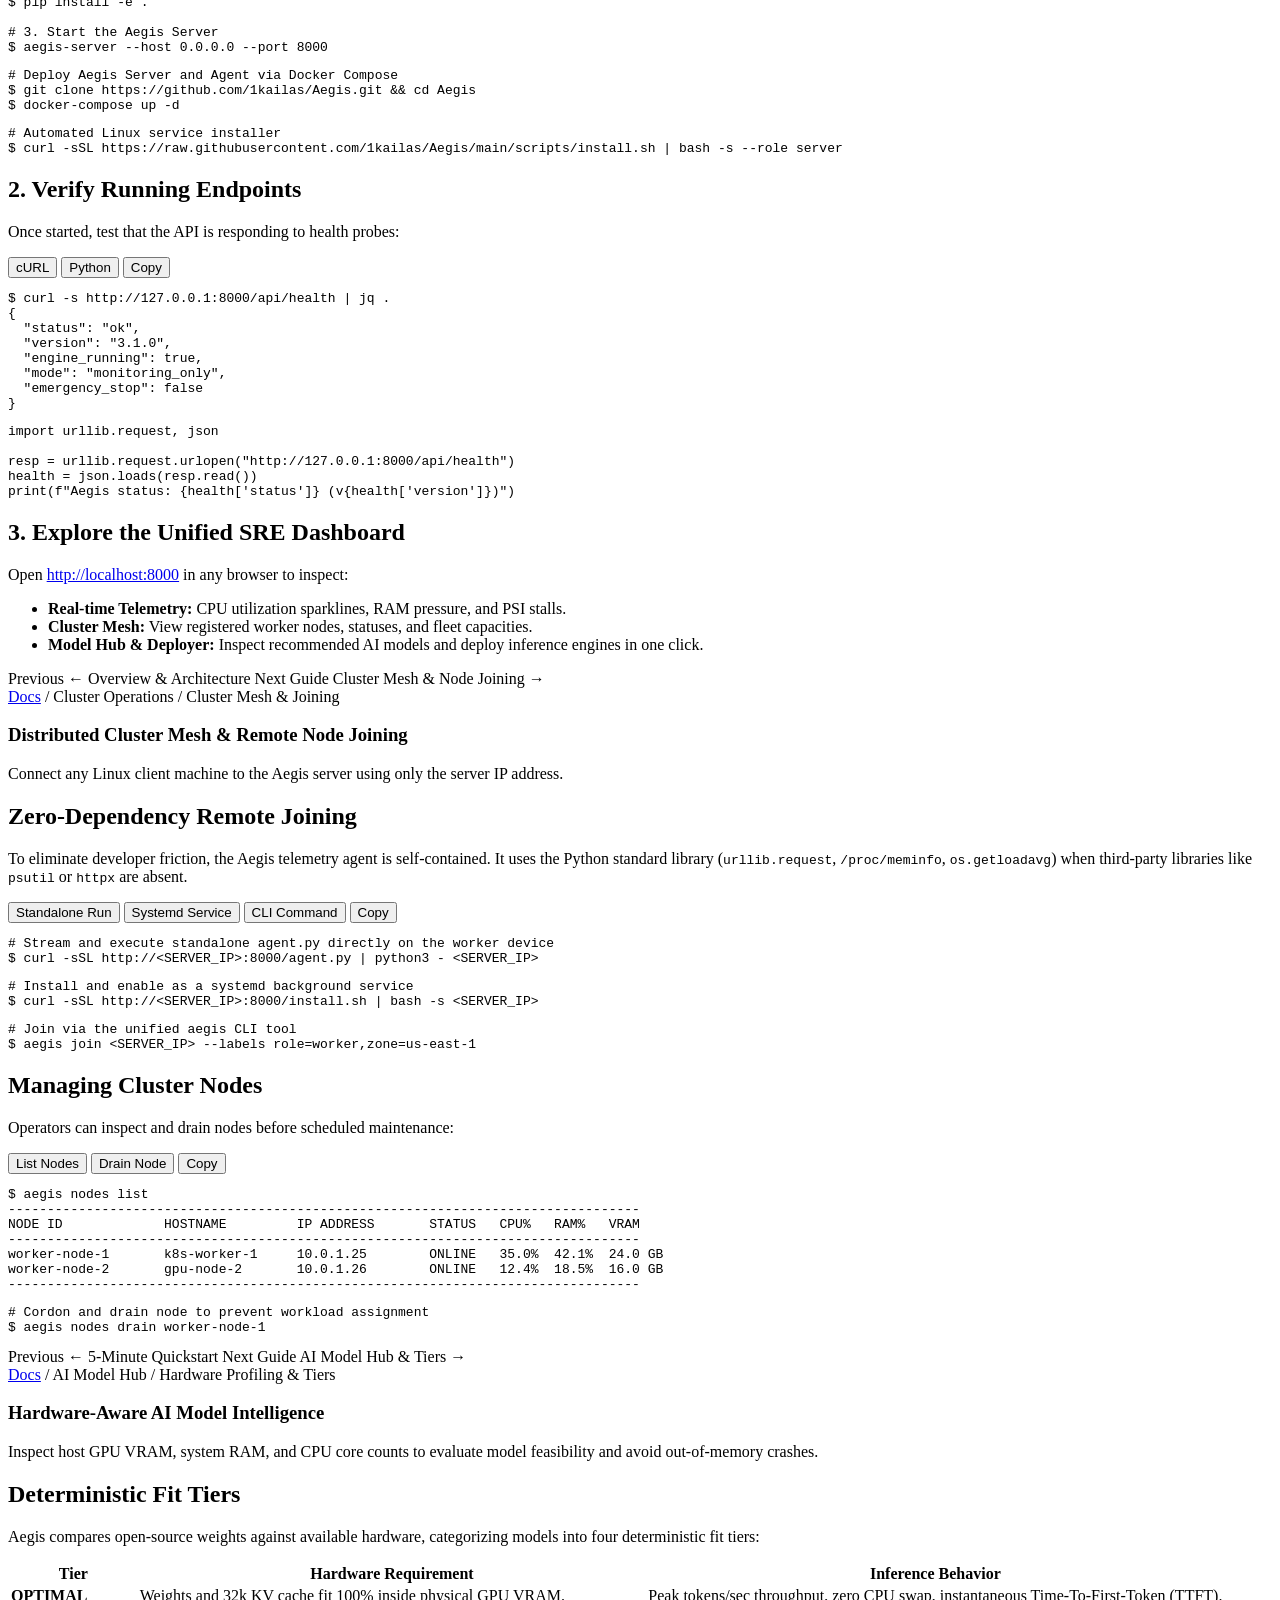
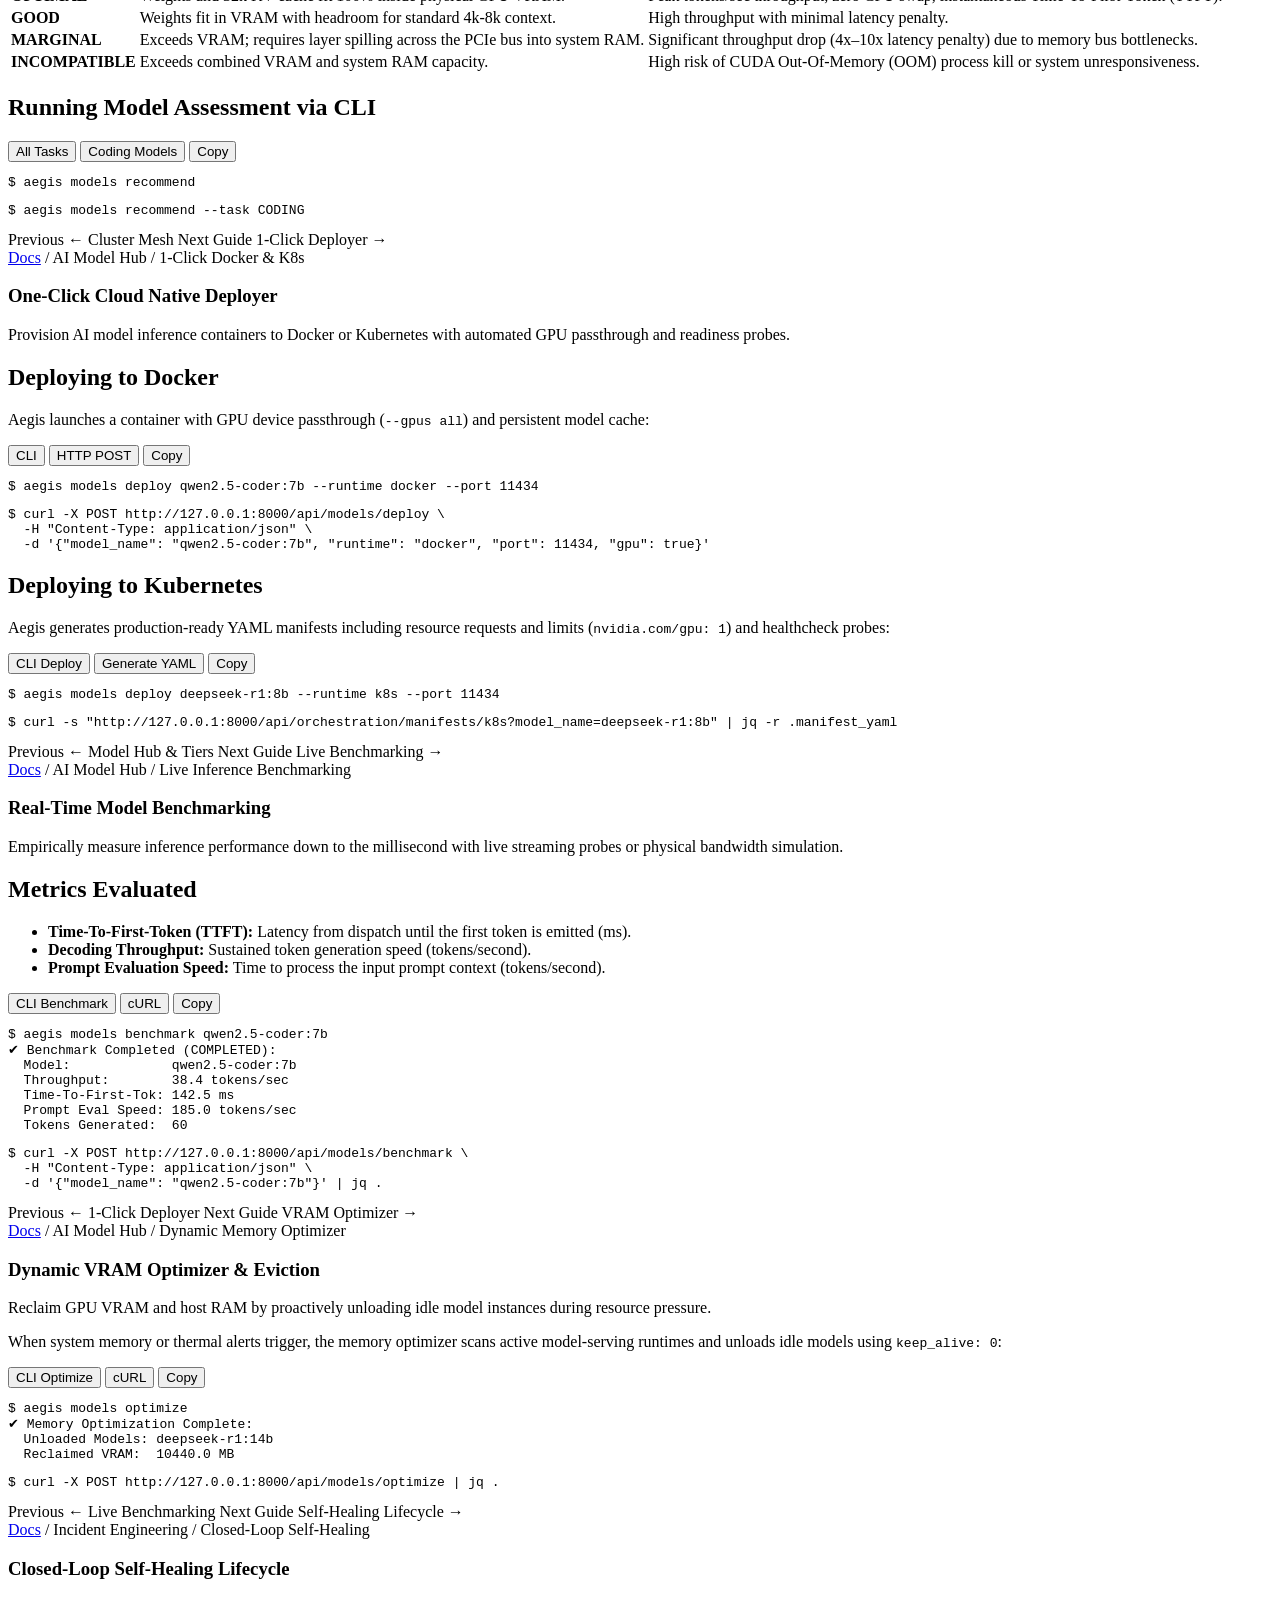
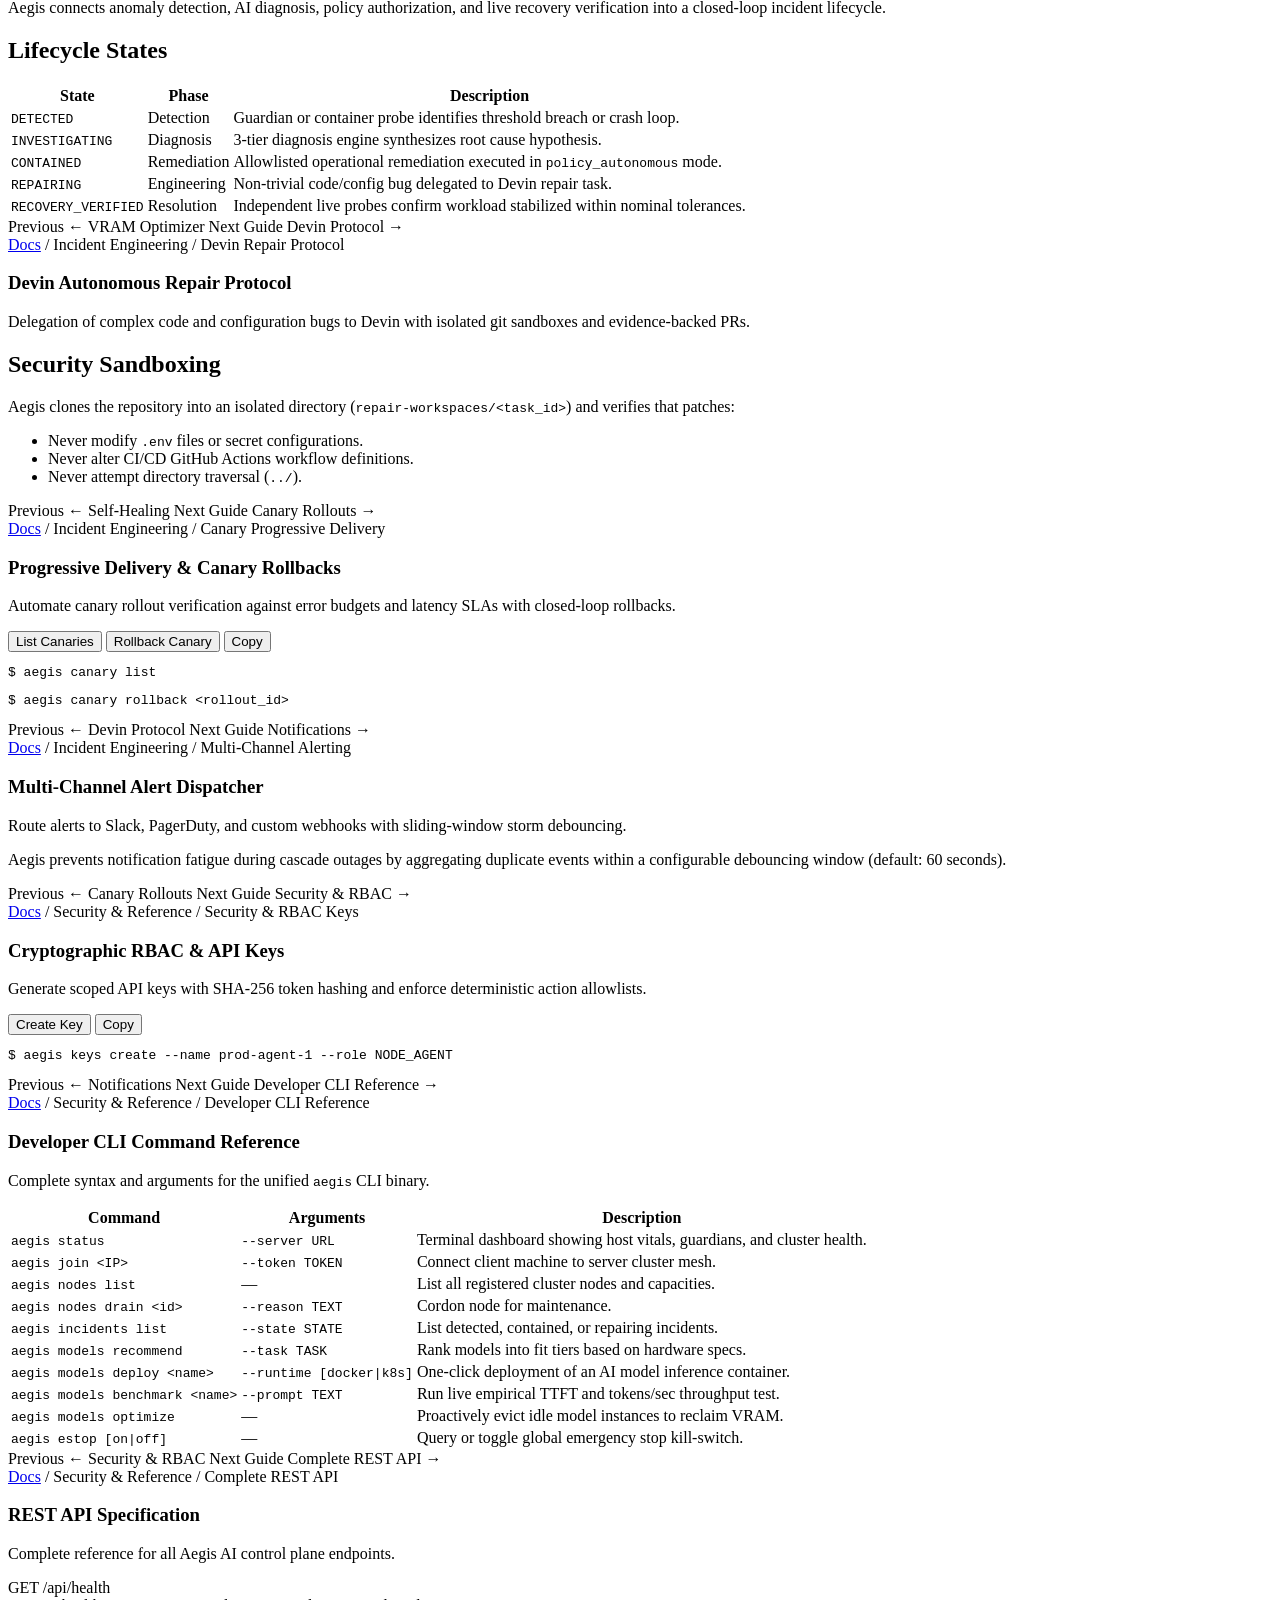
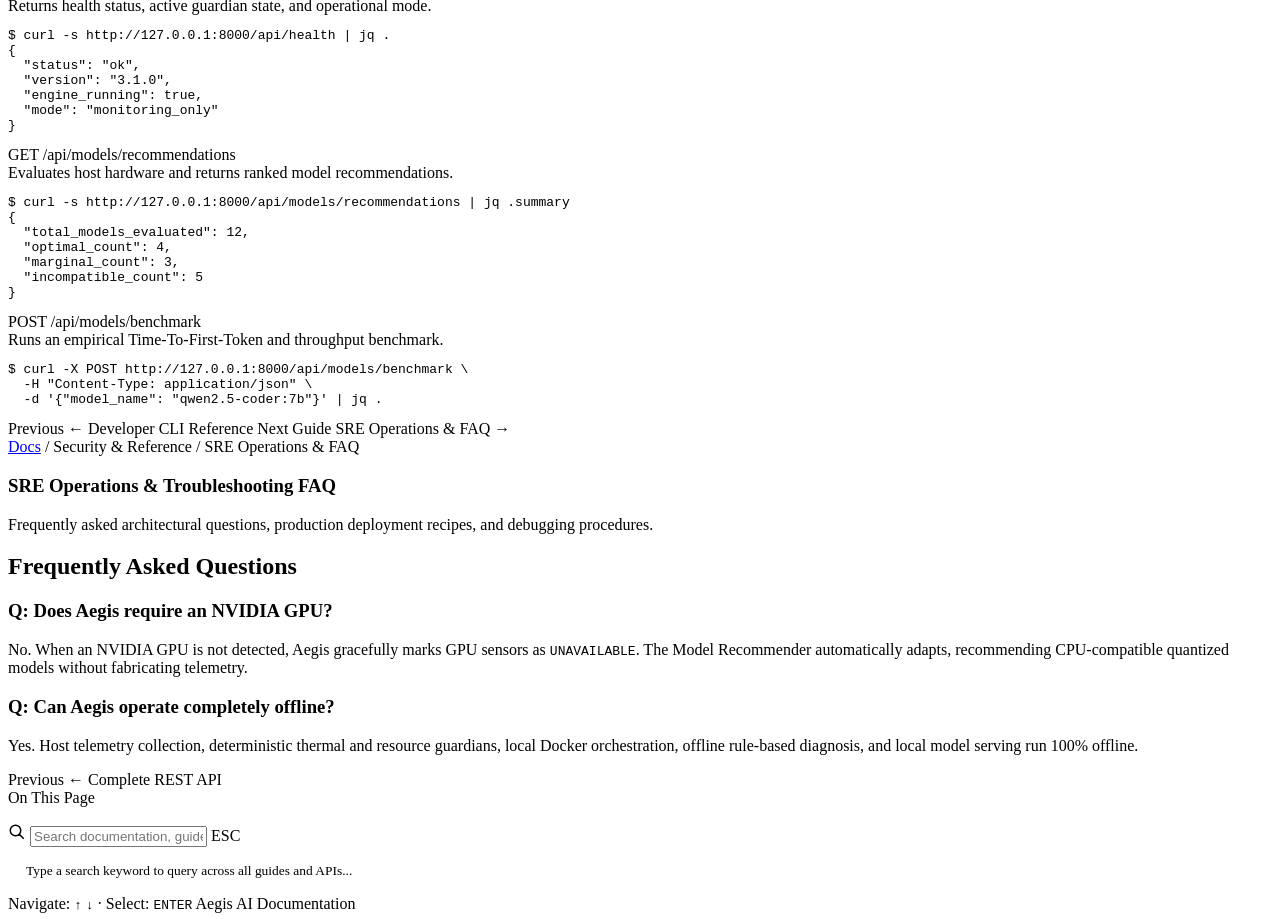
==== commit a2cdebca: "docs: modernize documentation layout, multi-language code tabs, and interactive search" ====
--- a/aegis/static/docs.html
+++ b/aegis/static/docs.html
@@ -4,846 +4,1039 @@
   <meta charset="UTF-8">
   <meta name="viewport" content="width=device-width, initial-scale=1.0">
   <title>Aegis AI Documentation — Autonomous Infrastructure Control Plane</title>
-  <meta name="description" content="Comprehensive A-to-Z User & Developer Manual for Aegis AI: Continuous Monitoring, Hardware Profiling, AI Model Deployment, Devin Incident Repair, and Distributed Cluster Mesh.">
+  <meta name="description" content="Technical documentation for Aegis AI: Continuous host monitoring, hardware-aware AI model deployment, Devin incident repair, and distributed cluster mesh.">
   <link rel="stylesheet" href="/static/docs.css">
-  <link rel="icon" href="data:image/svg+xml,<svg xmlns=%22http://www.w3.org/2000/svg%22 viewBox=%220 0 100 100%22><text y=%22.9em%22 font-size=%2290%22>⛨</text></svg>">
+  <link rel="icon" href="data:image/svg+xml,<svg xmlns=%22http://www.w3.org/2000/svg%22 viewBox=%220 0 24 24%22 fill=%22none%22 stroke=%22%2338bdf8%22 stroke-width=%222%22><path d=%22M12 22s8-4 8-10V5l-8-3-8 3v7c0 6 8 10 8 10z%22/></svg>">
 </head>
 <body>
 
 <!-- Header -->
-<header class="docs-header">
-  <a href="/documentation" class="brand-wrap">
-    <span class="brand-icon">⛨</span>
-    <span class="brand-name">Aegis AI Docs</span>
-    <span class="brand-tag">v3.1.0</span>
-  </a>
-
-  <button class="search-trigger-btn" id="searchTriggerBtn">
+<header class="topbar">
+  <div class="topbar-left">
+    <button class="mobile-menu-toggle" id="mobileMenuToggle" aria-label="Toggle mobile navigation">
+      <svg width="20" height="20" fill="none" stroke="currentColor" stroke-width="2" viewBox="0 0 24 24"><path d="M4 6h16M4 12h16M4 18h16"></path></svg>
+    </button>
+    <a href="/documentation#overview" class="brand-link">
+      <svg class="brand-logo-svg" fill="none" stroke="currentColor" stroke-width="2" viewBox="0 0 24 24"><path d="M12 22s8-4 8-10V5l-8-3-8 3v7c0 6 8 10 8 10z"></path></svg>
+      <span>Aegis AI Docs</span>
+      <span class="version-badge">v3.1.0</span>
+    </a>
+  </div>
+
+  <button class="search-btn" id="searchTrigger">
     <svg width="15" height="15" fill="none" stroke="currentColor" stroke-width="2" viewBox="0 0 24 24"><path d="M21 21l-6-6m2-5a7 7 0 11-14 0 7 7 0 0114 0z"></path></svg>
-    <span>Search documentation...</span>
-    <span class="search-shortcut">⌘K</span>
+    <span>Search guides, commands, APIs...</span>
+    <span class="search-kbd">⌘K</span>
   </button>
 
-  <nav class="topbar-nav">
-    <a href="/" class="btn-dash" title="Open Aegis Control Plane">Live Dashboard</a>
-    <a href="/api/docs" target="_blank" title="OpenAPI Swagger Interactive UI">OpenAPI Docs</a>
-    <a href="https://github.com/1kailas/Aegis.git" target="_blank" title="GitHub Repository">
+  <div class="topbar-right">
+    <a href="/" class="btn-dashboard-pill">Live Dashboard</a>
+    <a href="/api/docs" target="_blank" class="nav-link">OpenAPI Specs</a>
+    <a href="https://github.com/1kailas/Aegis.git" target="_blank" class="nav-link" aria-label="GitHub Repository">
       <svg width="16" height="16" fill="currentColor" viewBox="0 0 24 24"><path d="M12 0C5.37 0 0 5.37 0 12c0 5.31 3.435 9.795 8.205 11.385.6.105.825-.255.825-.57 0-.285-.015-1.23-.015-2.235-3.015.555-3.795-.735-4.035-1.41-.135-.345-.72-1.41-1.23-1.695-.42-.225-1.02-.78-.015-.795.945-.015 1.62.87 1.845 1.23 1.08 1.815 2.805 1.305 3.495.99.105-.78.42-1.305.765-1.605-2.67-.3-5.46-1.335-5.46-5.925 0-1.305.465-2.385 1.23-3.225-.12-.3-.54-1.53.12-3.18 0 0 1.005-.315 3.3 1.23.96-.27 1.98-.405 3-.405s2.04.135 3 .405c2.295-1.56 3.3-1.23 3.3-1.23.66 1.65.24 2.88.12 3.18.765.84 1.23 1.905 1.23 3.225 0 4.605-2.805 5.625-5.475 5.925.435.375.81 1.095.81 2.22 0 1.605-.015 2.895-.015 3.3 0 .315.225.69.825.57A12.02 12.02 0 0024 12c0-6.63-5.37-12-12-12z"/></svg>
       GitHub
     </a>
-  </nav>
+  </div>
 </header>
 
-<div class="docs-container">
-  <!-- Left Navigation Sidebar -->
-  <aside class="docs-sidebar">
-    <div class="nav-section-title">Getting Started</div>
-    <ul class="nav-list">
-      <li class="nav-item"><a href="#intro" class="active">Overview &amp; Vision</a></li>
-      <li class="nav-item"><a href="#quickstart">5-Minute Quickstart</a></li>
-      <li class="nav-item"><a href="#installation">Installation Options</a></li>
-      <li class="nav-item"><a href="#client-server">Client &amp; Server Setup</a></li>
-    </ul>
-
-    <div class="nav-section-title">Architecture &amp; Safety</div>
-    <ul class="nav-list">
-      <li class="nav-item"><a href="#architecture">Dual-Plane Architecture</a></li>
-      <li class="nav-item"><a href="#safety-guardrails">Deterministic Guardians</a></li>
-      <li class="nav-item"><a href="#diagnosis-plane">3-Tier Diagnosis Engine</a></li>
-      <li class="nav-item"><a href="#devin-protocol">Devin Repair Protocol</a></li>
-      <li class="nav-item"><a href="#ten-principles">The 10 Inviolable Principles</a></li>
-    </ul>
-
-    <div class="nav-section-title">Distributed Cluster Mesh</div>
-    <ul class="nav-list">
-      <li class="nav-item"><a href="#cluster-mesh">Cluster Mesh Overview</a></li>
-      <li class="nav-item"><a href="#remote-joining">Zero-Friction Remote Joining</a></li>
-      <li class="nav-item"><a href="#agent-daemon">Aegis Agent Daemon</a></li>
-      <li class="nav-item"><a href="#fleet-capacity">Fleet Capacity Aggregation</a></li>
-    </ul>
-
-    <div class="nav-section-title">AI Model Hub &amp; Deployer</div>
-    <ul class="nav-list">
-      <li class="nav-item"><a href="#model-recommender">Hardware Profiling &amp; Tiers <span class="nav-pill info">v3.0</span></a></li>
-      <li class="nav-item"><a href="#one-click-deploy">1-Click Docker &amp; K8s Deploy</a></li>
-      <li class="nav-item"><a href="#model-benchmarking">Real-Time Benchmarking <span class="nav-pill ok">v3.1</span></a></li>
-      <li class="nav-item"><a href="#memory-optimizer">Dynamic VRAM Optimizer <span class="nav-pill ok">v3.1</span></a></li>
-      <li class="nav-item"><a href="#cluster-ai-capacity">Cluster AI Capacity Planner</a></li>
-    </ul>
-
-    <div class="nav-section-title">Autonomous Operations</div>
-    <ul class="nav-list">
-      <li class="nav-item"><a href="#self-healing">Closed-Loop Self-Healing</a></li>
-      <li class="nav-item"><a href="#canary-rollouts">Canary Rollouts &amp; Rollback</a></li>
-      <li class="nav-item"><a href="#notifications">Multi-Channel Notifications</a></li>
-      <li class="nav-item"><a href="#security-rbac">Security &amp; RBAC Keys</a></li>
-    </ul>
-
-    <div class="nav-section-title">Reference Manuals</div>
-    <ul class="nav-list">
-      <li class="nav-item"><a href="#cli-reference">Developer CLI Reference <span class="nav-pill purple">CLI</span></a></li>
-      <li class="nav-item"><a href="#api-reference">REST API Specification <span class="nav-pill purple">API</span></a></li>
-      <li class="nav-item"><a href="#troubleshooting">Operations &amp; FAQ</a></li>
-    </ul>
+<div class="layout-container">
+  <!-- Sidebar -->
+  <aside class="sidebar" id="sidebar">
+    <div class="sidebar-group">
+      <div class="sidebar-group-title">Getting Started</div>
+      <ul class="sidebar-nav">
+        <li><a class="sidebar-link active" data-page="overview">Overview &amp; Architecture</a></li>
+        <li><a class="sidebar-link" data-page="quickstart">5-Minute Quickstart</a></li>
+        <li><a class="sidebar-link" data-page="installation">Production Deployment</a></li>
+      </ul>
+    </div>
+
+    <div class="sidebar-group">
+      <div class="sidebar-group-title">Cluster Operations</div>
+      <ul class="sidebar-nav">
+        <li><a class="sidebar-link" data-page="cluster-mesh">Cluster Mesh &amp; Joining</a></li>
+        <li><a class="sidebar-link" data-page="agent-protocol">Agent Daemon Protocol</a></li>
+      </ul>
+    </div>
+
+    <div class="sidebar-group">
+      <div class="sidebar-group-title">AI Model Hub</div>
+      <ul class="sidebar-nav">
+        <li><a class="sidebar-link" data-page="model-hub">Hardware Profiling &amp; Tiers</a></li>
+        <li><a class="sidebar-link" data-page="one-click-deploy">1-Click Docker &amp; K8s</a></li>
+        <li><a class="sidebar-link" data-page="benchmarking">Live Inference Benchmarking <span class="pill-tag v31">v3.1</span></a></li>
+        <li><a class="sidebar-link" data-page="memory-optimizer">VRAM Optimizer &amp; Eviction <span class="pill-tag v31">v3.1</span></a></li>
+      </ul>
+    </div>
+
+    <div class="sidebar-group">
+      <div class="sidebar-group-title">Incident Engineering</div>
+      <ul class="sidebar-nav">
+        <li><a class="sidebar-link" data-page="self-healing">Closed-Loop Self-Healing</a></li>
+        <li><a class="sidebar-link" data-page="devin-protocol">Devin Repair Protocol</a></li>
+        <li><a class="sidebar-link" data-page="canary">Canary Rollouts &amp; Rollback</a></li>
+        <li><a class="sidebar-link" data-page="notifications">Multi-Channel Alerting</a></li>
+      </ul>
+    </div>
+
+    <div class="sidebar-group">
+      <div class="sidebar-group-title">Security &amp; Reference</div>
+      <ul class="sidebar-nav">
+        <li><a class="sidebar-link" data-page="security-rbac">Security &amp; RBAC Keys</a></li>
+        <li><a class="sidebar-link" data-page="cli-reference">Developer CLI Reference</a></li>
+        <li><a class="sidebar-link" data-page="api-reference">Complete REST API <span class="pill-tag api">API</span></a></li>
+        <li><a class="sidebar-link" data-page="troubleshooting">SRE Operations &amp; FAQ</a></li>
+      </ul>
+    </div>
   </aside>
 
-  <!-- Main Article Pane -->
-  <main class="docs-main">
-    <article class="docs-article">
-
-      <!-- Section: Intro -->
-      <section id="intro">
-        <h1>Aegis AI Documentation</h1>
-        <p class="docs-subtitle">Autonomous Infrastructure Engineering Control Plane, Hardware-Aware Model Recommender, and One-Click Cloud Native Deployer.</p>
-
-        <p><strong>Aegis AI</strong> is an enterprise-grade infrastructure monitoring and engineering control plane designed for modern compute clusters, containerized workloads (Docker &amp; Kubernetes), and on-premise AI model serving. It continuously observes host telemetry, protects hardware with deterministic safety guardians, automatically triages and diagnoses failures using local and cloud AI models, delegates repository repairs to <strong>Devin</strong>, and validates fixes before PR submission.</p>
-
+  <!-- Main Content Reading Area -->
+  <main class="content-wrapper">
+    <article class="content-article">
+
+      <!-- ================================= PAGE 1: OVERVIEW ================================= -->
+      <section class="doc-page active-page" id="page-overview">
+        <div class="breadcrumbs">
+          <a href="#overview">Docs</a>
+          <span class="sep">/</span>
+          <span>Getting Started</span>
+          <span class="sep">/</span>
+          <span class="current">Overview &amp; Architecture</span>
+        </div>
+
+        <div class="page-header">
+          <h1>Overview &amp; Architecture</h1>
+          <p class="page-lead">Aegis AI is an autonomous infrastructure engineering control plane that continuously monitors host health, orchestrates Docker and Kubernetes workloads, profiles AI hardware, and delegates repairs to Devin.</p>
+        </div>
+
+        <h2>The Central Architectural Principle</h2>
         <div class="callout tip">
-          <div class="callout-title">The Central Architectural Invariant</div>
-          <strong>Aegis monitors and orchestrates. Deterministic controllers enforce safety. AI investigates and engineers fixes. Independent verification determines whether the fix actually worked.</strong>
-        </div>
-
-        <div class="feature-grid">
-          <div class="feature-card">
-            <div class="feature-icon">🛡️</div>
-            <div class="feature-title">Dual-Plane Safety</div>
-            <div class="feature-desc">Critical thermal, PSI, and resource limits are hardcoded deterministic algorithms that operate 100% offline without cloud LLM dependencies.</div>
-          </div>
-          <div class="feature-card">
-            <div class="feature-icon">🌐</div>
-            <div class="feature-title">Distributed Cluster Mesh</div>
-            <div class="feature-desc">Connect any Linux client device in seconds simply by supplying the server IP address. Zero manual package compilation required.</div>
-          </div>
-          <div class="feature-card">
-            <div class="feature-icon">🧠</div>
-            <div class="feature-title">AI Model Hub &amp; Deployer</div>
-            <div class="feature-desc">Profiles host VRAM, RAM, and CPU cores to categorize models into Best, Marginal, and Worst fit tiers, deployable with 1-click to Docker or K8s.</div>
-          </div>
-          <div class="feature-card">
-            <div class="feature-icon">⚡</div>
-            <div class="feature-title">Live Benchmarking &amp; Optimizer</div>
-            <div class="feature-desc">Empirically benchmarks Time-To-First-Token (TTFT) and decoding tokens/sec while proactively evicting idle models to avoid OOM kills.</div>
-          </div>
-        </div>
-      </section>
-
-      <!-- Section: Quickstart -->
-      <section id="quickstart">
-        <h2>5-Minute Quickstart</h2>
-        <p>Get an Aegis AI control plane and worker agent up and running in under five minutes.</p>
-
-        <h3>Step 1: Start the Aegis Server</h3>
-        <p>The server runs the centralized dashboard, SQLite WAL database, and self-healing orchestrator:</p>
-
-        <div class="code-block">
-          <div class="code-header">
-            <span class="lang-tag">bash</span>
-            <button class="copy-btn" onclick="copySnippet('git clone https://github.com/1kailas/Aegis.git\ncd Aegis\npython3 -m venv .venv\nsource .venv/bin/activate\npip install -e .\naegis-server --host 0.0.0.0 --port 8000')">Copy</button>
-          </div>
-          <pre><code># 1. Clone the repository
-git clone https://github.com/1kailas/Aegis.git
-cd Aegis
-
-# 2. Setup virtual environment &amp; install
-python3 -m venv .venv
-source .venv/bin/activate
-pip install -e .
-
-# 3. Launch the Aegis Control Plane server
-aegis-server --host 0.0.0.0 --port 8000</code></pre>
-        </div>
-
-        <p>Once started, the following services are available immediately:</p>
+          <div class="callout-header">
+            <svg class="callout-icon" fill="none" stroke="currentColor" stroke-width="2" viewBox="0 0 24 24"><path d="M9 12l2 2 4-4m6 2a9 9 0 11-18 0 9 9 0 0118 0z"></path></svg>
+            <span>Core Safety Invariant</span>
+          </div>
+          <div>Aegis monitors and orchestrates. Deterministic controllers enforce safety. AI investigates and engineers fixes. Independent verification determines whether the fix actually worked.</div>
+        </div>
+
+        <p>Traditional monitoring tools alert on-call SREs after a system has failed. Runaway LLM agents, by contrast, risk catastrophic host damage when given unconstrained shell access. Aegis bridges this divide with a <strong>dual-plane architecture</strong> that physically decouples autonomous diagnosis from deterministic safety enforcement.</p>
+
+        <h2>Dual-Plane Safety Architecture &amp; The Three Operational Planes</h2>
+
+        <h3>1. Deterministic Safety Plane</h3>
+        <p>Operates 100% locally and deterministically. Evaluates Linux Pressure Stall Information (PSI), CPU thermal throttling states, memory exhaustion, and NVMe health. Critical thresholds, hysteresis curves, and cooldown periods are hardcoded and mathematically bounded. No AI model has permission to alter physical safety boundaries.</p>
+
+        <h3>2. AI Diagnostic &amp; Engineering Plane</h3>
+        <p>When an incident occurs, telemetry, metrics, and redacted logs are analyzed by a hierarchical 3-tier diagnosis engine (Local Ollama → Cloud Gemini → Deterministic Expert Heuristics). If the incident stems from a code or configuration defect, Aegis drafts a structured <code>RepairTask</code> specification and delegates it to <strong>Devin</strong> as its designated software repair engineer.</p>
+
+        <h3>3. Independent Verification Plane</h3>
+        <p>Aegis never trusts patches blindly. Proposed fixes are validated inside ephemeral git clones (<code>repair-workspaces/&lt;task_id&gt;</code>) with strict patch scope enforcement (rejecting modifications to <code>.env</code> files or parent directory traversal). Once merged, Aegis executes independent live health probes before marking the incident resolved.</p>
+
+        <div class="code-tab-card">
+          <div class="code-tabs-header">
+            <button class="tab-btn active" data-tab="arch-ascii">Architecture Diagram</button>
+            <button class="tab-copy-btn">Copy ASCII</button>
+          </div>
+          <div class="code-tab-pane active" id="arch-ascii">
+            <pre><code><span class="cm-comment">+-------------------------------------------------------------------------+</span>
+<span class="cm-comment">|                     AEGIS AI UNIFIED CONTROL PLANE                      |</span>
+<span class="cm-comment">+-------------------------------------------------------------------------+</span>
+       |                                   |                         |
+<span class="cm-kw">[Telemetry Pipeline]</span>              <span class="cm-kw">[Action Policy Engine]</span>     <span class="cm-kw">[Developer UI]</span>
+- Linux PSI (/proc/pressure)       - Deterministic Boundaries - Real-Time Sparklines
+- Docker &amp; Kubernetes Events       - Emergency Stop Switch    - Cluster Mesh Map
+- AI Serving Runtimes (vLLM/Ollama)- Audit Logging &amp; RBAC     - Model Hub &amp; Deployer
+       |                                   |                         |
+       +-----------------+-----------------+-------------------------+
+                         |
+           <span class="cm-fn">+-------------v-------------+</span>
+           <span class="cm-fn">| Incident Detection Engine |</span>
+           <span class="cm-fn">+-------------+-------------+</span>
+                         |
+           <span class="cm-var">+-------------v-------------+</span>
+           <span class="cm-var">| 3-Tier Diagnostic Engine  |</span>
+           <span class="cm-var">| 1. Local Ollama (qwen2.5) |</span>
+           <span class="cm-var">| 2. Cloud Gemini (budgeted)|</span>
+           <span class="cm-var">| 3. Deterministic Rules    |</span>
+           <span class="cm-var">+-------------+-------------+</span>
+                         |
+           <span class="cm-str">+-------------v-------------+</span>
+           <span class="cm-str">| Devin Repair Delegation   |</span>
+           <span class="cm-str">+-------------+-------------+</span>
+                         |
+           <span class="cm-kw">+-------------v-------------+</span>
+           <span class="cm-kw">| Ephemeral Git Sandboxes   |</span>
+           <span class="cm-kw">| - Patch scope validation  |</span>
+           <span class="cm-kw">| - Automated test suite run|</span>
+           <span class="cm-kw">+-------------+-------------+</span>
+                         |
+           <span class="cm-fn">+-------------v-------------+</span>
+           <span class="cm-fn">| Evidence-Backed GitHub PR |</span>
+           <span class="cm-fn">+-------------+-------------+</span>
+                         |
+           <span class="cm-var">+-------------v-------------+</span>
+           <span class="cm-var">| Live Recovery Verifier    |</span>
+           <span class="cm-var">+---------------------------+</span></code></pre>
+          </div>
+        </div>
+
+        <div class="page-nav-footer">
+          <a class="nav-page-btn next" data-nav="quickstart">
+            <span class="label">Next Guide</span>
+            <span class="title">5-Minute Quickstart →</span>
+          </a>
+        </div>
+      </section>
+
+      <!-- ================================= PAGE 2: QUICKSTART ================================= -->
+      <section class="doc-page" id="page-quickstart">
+        <div class="breadcrumbs">
+          <a href="#overview">Docs</a>
+          <span class="sep">/</span>
+          <span>Getting Started</span>
+          <span class="sep">/</span>
+          <span class="current">5-Minute Quickstart</span>
+        </div>
+
+        <div class="page-header">
+          <h1>5-Minute Quickstart</h1>
+          <p class="page-lead">Deploy the Aegis AI control plane server and inspect local infrastructure in under five minutes.</p>
+        </div>
+
+        <h2>1. Start the Aegis Server</h2>
+        <p>Select your deployment method below to run the server:</p>
+
+        <div class="code-tab-card">
+          <div class="code-tabs-header">
+            <button class="tab-btn active" data-tab="qs-pip">Pip Virtualenv</button>
+            <button class="tab-btn" data-tab="qs-docker">Docker Compose</button>
+            <button class="tab-btn" data-tab="qs-installer">Linux Installer Script</button>
+            <button class="tab-copy-btn">Copy</button>
+          </div>
+          <div class="code-tab-pane active" id="qs-pip">
+            <pre><code><span class="cm-comment"># 1. Clone the repository</span>
+<span class="cm-prompt">$ </span>git clone https://github.com/1kailas/Aegis.git
+<span class="cm-prompt">$ </span>cd Aegis
+
+<span class="cm-comment"># 2. Create Python virtual environment</span>
+<span class="cm-prompt">$ </span>python3 -m venv .venv
+<span class="cm-prompt">$ </span>source .venv/bin/activate
+<span class="cm-prompt">$ </span>pip install -e .
+
+<span class="cm-comment"># 3. Start the Aegis Server</span>
+<span class="cm-prompt">$ </span>aegis-server --host 0.0.0.0 --port 8000</code></pre>
+          </div>
+          <div class="code-tab-pane" id="qs-docker">
+            <pre><code><span class="cm-comment"># Deploy Aegis Server and Agent via Docker Compose</span>
+<span class="cm-prompt">$ </span>git clone https://github.com/1kailas/Aegis.git &amp;&amp; cd Aegis
+<span class="cm-prompt">$ </span>docker-compose up -d</code></pre>
+          </div>
+          <div class="code-tab-pane" id="qs-installer">
+            <pre><code><span class="cm-comment"># Automated Linux service installer</span>
+<span class="cm-prompt">$ </span>curl -sSL https://raw.githubusercontent.com/1kailas/Aegis/main/scripts/install.sh | bash -s --role server</code></pre>
+          </div>
+        </div>
+
+        <h2>2. Verify Running Endpoints</h2>
+        <p>Once started, test that the API is responding to health probes:</p>
+
+        <div class="code-tab-card">
+          <div class="code-tabs-header">
+            <button class="tab-btn active" data-tab="qs-curl">cURL</button>
+            <button class="tab-btn" data-tab="qs-python">Python</button>
+            <button class="tab-copy-btn">Copy</button>
+          </div>
+          <div class="code-tab-pane active" id="qs-curl">
+            <pre><code><span class="cm-prompt">$ </span>curl -s http://127.0.0.1:8000/api/health | jq .
+<span class="cm-comment">{</span>
+  <span class="cm-str">"status"</span>: <span class="cm-str">"ok"</span>,
+  <span class="cm-str">"version"</span>: <span class="cm-str">"3.1.0"</span>,
+  <span class="cm-str">"engine_running"</span>: <span class="cm-kw">true</span>,
+  <span class="cm-str">"mode"</span>: <span class="cm-str">"monitoring_only"</span>,
+  <span class="cm-str">"emergency_stop"</span>: <span class="cm-kw">false</span>
+<span class="cm-comment">}</span></code></pre>
+          </div>
+          <div class="code-tab-pane" id="qs-python">
+            <pre><code><span class="cm-kw">import</span> urllib.request, json
+
+resp = urllib.request.urlopen(<span class="cm-str">"http://127.0.0.1:8000/api/health"</span>)
+health = json.loads(resp.read())
+<span class="cm-fn">print</span>(f<span class="cm-str">"Aegis status: {health['status']} (v{health['version']})"</span>)</code></pre>
+          </div>
+        </div>
+
+        <h2>3. Explore the Unified SRE Dashboard</h2>
+        <p>Open <a href="http://localhost:8000" target="_blank">http://localhost:8000</a> in any browser to inspect:</p>
         <ul>
-          <li><strong>Web Dashboard:</strong> <a href="http://localhost:8000" target="_blank"><code>http://localhost:8000</code></a></li>
-          <li><strong>Interactive Documentation:</strong> <a href="http://localhost:8000/documentation" target="_blank"><code>http://localhost:8000/documentation</code></a></li>
-          <li><strong>OpenAPI Swagger UI:</strong> <a href="http://localhost:8000/api/docs" target="_blank"><code>http://localhost:8000/api/docs</code></a></li>
-          <li><strong>Prometheus Scrape Endpoint:</strong> <a href="http://localhost:8000/metrics" target="_blank"><code>http://localhost:8000/metrics</code></a></li>
+          <li><strong>Real-time Telemetry:</strong> CPU utilization sparklines, RAM pressure, and PSI stalls.</li>
+          <li><strong>Cluster Mesh:</strong> View registered worker nodes, statuses, and fleet capacities.</li>
+          <li><strong>Model Hub &amp; Deployer:</strong> Inspect recommended AI models and deploy inference engines in one click.</li>
         </ul>
 
-        <h3>Step 2: Inspect Status with the Developer CLI</h3>
-        <p>In another terminal, use the unified <code>aegis</code> CLI tool:</p>
-
-        <div class="code-block">
-          <div class="code-header">
-            <span class="lang-tag">bash</span>
-            <button class="copy-btn" onclick="copySnippet('aegis status')">Copy</button>
-          </div>
-          <pre><code>aegis status</code></pre>
-        </div>
-      </section>
-
-      <!-- Section: Installation -->
-      <section id="installation">
-        <h2>Installation Options</h2>
-
-        <h3>Option A: Automated One-Line Linux Installer</h3>
-        <p>Recommended for production hosts and server nodes. Automatically installs virtual environment, links binaries to <code>/usr/local/bin</code>, and provisions systemd background services:</p>
-
-        <div class="code-block">
-          <div class="code-header">
-            <span class="lang-tag">bash</span>
-            <button class="copy-btn" onclick="copySnippet('./scripts/install.sh --role all')">Copy</button>
-          </div>
-          <pre><code>./scripts/install.sh --role all</code></pre>
-        </div>
-
-        <h3>Option B: Docker Compose</h3>
-        <p>Deploy the control plane and a co-located monitoring agent in isolated containers:</p>
-
-        <div class="code-block">
-          <div class="code-header">
-            <span class="lang-tag">bash</span>
-            <button class="copy-btn" onclick="copySnippet('docker-compose up -d')">Copy</button>
-          </div>
-          <pre><code>docker-compose up -d</code></pre>
-        </div>
-      </section>
-
-      <!-- Section: Client & Server Architecture -->
-      <section id="client-server">
-        <h2>Client &amp; Server Setup</h2>
-        <p>Aegis is architected as a distributed platform consisting of two primary software packages:</p>
-
-        <table class="docs-table">
-          <thead>
-            <tr>
-              <th>Component</th>
-              <th>Binary</th>
-              <th>Description</th>
-            </tr>
-          </thead>
-          <tbody>
-            <tr>
-              <td><strong>Aegis Server</strong></td>
-              <td><code>aegis-server</code></td>
-              <td>The centralized control plane, SQLite WAL database, real-time SRE dashboard, self-healing reconciler, and cluster mesh coordinator.</td>
-            </tr>
-            <tr>
-              <td><strong>Aegis Agent</strong></td>
-              <td><code>aegis-agent</code></td>
-              <td>A lightweight, zero-dependency telemetry daemon that runs on any remote worker machine, periodically reporting host health and container state to the server.</td>
-            </tr>
-            <tr>
-              <td><strong>Developer CLI</strong></td>
-              <td><code>aegis</code></td>
-              <td>The operator and developer CLI for querying cluster health, managing incidents, triggering canary rollbacks, profiling models, and deploying containers.</td>
-            </tr>
-          </tbody>
-        </table>
-      </section>
-
-      <!-- Section: Dual-Plane Architecture -->
-      <section id="architecture">
-        <h2>Dual-Plane Safety Architecture</h2>
-        <p>Traditional autonomous agents risk dangerous runaway executions when given unconstrained host shells. Aegis solves this with a <strong>dual-plane architecture</strong> that enforces deterministic physical boundaries:</p>
-
-        <div class="code-block">
-          <div class="code-header">
-            <span class="lang-tag">architecture</span>
-          </div>
-          <pre><code>       +-------------------------------------------------------+
-       |                  Aegis Control Plane                  |
-       +-------------------------------------------------------+
-            |                          |                     |
-   [Telemetry Pipeline]       [Action Policy Engine]   [Unified Dashboard]
-   - CPU, RAM, PSI, NVMe      - Risk Classification    - Real-time Telemetry
-   - Docker &amp; Kubernetes      - Emergency Stop State   - Topology Graph
-   - AI Serving (Ollama/vLLM) - Rate Limits &amp; Audits   - Incidents &amp; Actions
-            |                          |                     |
-            +------------+-------------+---------------------+
-                         |
-           +-------------v-------------+
-           | Incident Detection Engine |
-           +-------------+-------------+
-                         |
-           +-------------v-------------+
-           | 3-Tier Multi-Engine Diag  |
-           | 1. Local Ollama (qwen2.5) |
-           | 2. Cloud Gemini (budgeted)|
-           | 3. Deterministic Rules    |
-           +-------------+-------------+
-                         |
-           +-------------v-------------+
-           | Devin Repair Delegation   |
-           +-------------+-------------+
-                         |
-           +-------------v-------------+
-           | Isolated Sandboxes        |
-           | - Scope check (.env reject|
-           | - Test suite validation   |
-           +-------------+-------------+
-                         |
-           +-------------v-------------+
-           | Evidence-Backed GitHub PR |
-           | - Test logs &amp; exit codes  |
-           | - Security checklist      |
-           +-------------+-------------+
-                         |
-           +-------------v-------------+
-           | Independent Recovery Verif|
-           | - Live probe verification |
-           +---------------------------+</code></pre>
-        </div>
-
-        <h3>1. Deterministic Safety Plane</h3>
-        <p>Operates 100% locally and offline. Monitors Linux Pressure Stall Information (PSI), CPU thermal throttling states, memory exhaustion, and NVMe health. It uses deterministic thresholds, hysteresis curves, and hold times to prevent flapping. Prohibited commands (e.g. <code>rm -rf /</code>, bash pipes, reading secrets) are hardcoded and mathematically rejected.</p>
-
-        <h3>2. AI Diagnostic &amp; Engineering Plane</h3>
-        <p>When an incident occurs, telemetry and redacted logs are evaluated by a 3-tier fallback engine. If the incident stems from a code or configuration bug, Aegis delegates the task to <strong>Devin</strong> as its intelligent repair engineer, providing sanitized logs, failure traces, and reproduction commands.</p>
-
-        <h3>3. Independent Verification Plane</h3>
-        <p>Never trusts patches or claims of success blindly. Fixes are tested in ephemeral local git sandboxes, and post-remediation health is verified with independent live probes before an incident is marked resolved.</p>
-      </section>
-
-      <!-- Section: Deterministic Guardians -->
-      <section id="safety-guardrails">
-        <h2>Deterministic Guardians</h2>
-        <p>Aegis includes two primary deterministic guardians that protect physical hardware from degradation or sudden hardware death:</p>
-
-        <h3>ThermalGuardian</h3>
+        <div class="page-nav-footer">
+          <a class="nav-page-btn prev" data-nav="overview">
+            <span class="label">Previous</span>
+            <span class="title">← Overview &amp; Architecture</span>
+          </a>
+          <a class="nav-page-btn next" data-nav="cluster-mesh">
+            <span class="label">Next Guide</span>
+            <span class="title">Cluster Mesh &amp; Node Joining →</span>
+          </a>
+        </div>
+      </section>
+
+      <!-- ================================= PAGE 3: CLUSTER MESH ================================= -->
+      <section class="doc-page" id="page-cluster-mesh">
+        <div class="breadcrumbs">
+          <a href="#overview">Docs</a>
+          <span class="sep">/</span>
+          <span>Cluster Operations</span>
+          <span class="sep">/</span>
+          <span class="current">Cluster Mesh &amp; Joining</span>
+        </div>
+
+        <div class="page-header">
+          <h1>Distributed Cluster Mesh &amp; Remote Node Joining</h1>
+          <p class="page-lead">Connect any Linux client machine to the Aegis server using only the server IP address.</p>
+        </div>
+
+        <h2>Zero-Dependency Remote Joining</h2>
+        <p>To eliminate developer friction, the Aegis telemetry agent is self-contained. It uses the Python standard library (<code>urllib.request</code>, <code>/proc/meminfo</code>, <code>os.getloadavg</code>) when third-party libraries like <code>psutil</code> or <code>httpx</code> are absent.</p>
+
+        <div class="code-tab-card">
+          <div class="code-tabs-header">
+            <button class="tab-btn active" data-tab="cm-curl">Standalone Run</button>
+            <button class="tab-btn" data-tab="cm-systemd">Systemd Service</button>
+            <button class="tab-btn" data-tab="cm-cli">CLI Command</button>
+            <button class="tab-copy-btn">Copy</button>
+          </div>
+          <div class="code-tab-pane active" id="cm-curl">
+            <pre><code><span class="cm-comment"># Stream and execute standalone agent.py directly on the worker device</span>
+<span class="cm-prompt">$ </span>curl -sSL http://&lt;SERVER_IP&gt;:8000/agent.py | python3 - &lt;SERVER_IP&gt;</code></pre>
+          </div>
+          <div class="code-tab-pane" id="cm-systemd">
+            <pre><code><span class="cm-comment"># Install and enable as a systemd background service</span>
+<span class="cm-prompt">$ </span>curl -sSL http://&lt;SERVER_IP&gt;:8000/install.sh | bash -s &lt;SERVER_IP&gt;</code></pre>
+          </div>
+          <div class="code-tab-pane" id="cm-cli">
+            <pre><code><span class="cm-comment"># Join via the unified aegis CLI tool</span>
+<span class="cm-prompt">$ </span>aegis join &lt;SERVER_IP&gt; --labels role=worker,zone=us-east-1</code></pre>
+          </div>
+        </div>
+
+        <h2>Managing Cluster Nodes</h2>
+        <p>Operators can inspect and drain nodes before scheduled maintenance:</p>
+
+        <div class="code-tab-card">
+          <div class="code-tabs-header">
+            <button class="tab-btn active" data-tab="cm-list">List Nodes</button>
+            <button class="tab-btn" data-tab="cm-drain">Drain Node</button>
+            <button class="tab-copy-btn">Copy</button>
+          </div>
+          <div class="code-tab-pane active" id="cm-list">
+            <pre><code><span class="cm-prompt">$ </span>aegis nodes list
+<span class="cm-comment">---------------------------------------------------------------------------------</span>
+NODE ID             HOSTNAME         IP ADDRESS       STATUS   CPU%   RAM%   VRAM
+<span class="cm-comment">---------------------------------------------------------------------------------</span>
+worker-node-1       k8s-worker-1     10.0.1.25        ONLINE   35.0%  42.1%  24.0 GB
+worker-node-2       gpu-node-2       10.0.1.26        ONLINE   12.4%  18.5%  16.0 GB
+<span class="cm-comment">---------------------------------------------------------------------------------</span></code></pre>
+          </div>
+          <div class="code-tab-pane" id="cm-drain">
+            <pre><code><span class="cm-comment"># Cordon and drain node to prevent workload assignment</span>
+<span class="cm-prompt">$ </span>aegis nodes drain worker-node-1</code></pre>
+          </div>
+        </div>
+
+        <div class="page-nav-footer">
+          <a class="nav-page-btn prev" data-nav="quickstart">
+            <span class="label">Previous</span>
+            <span class="title">← 5-Minute Quickstart</span>
+          </a>
+          <a class="nav-page-btn next" data-nav="model-hub">
+            <span class="label">Next Guide</span>
+            <span class="title">AI Model Hub &amp; Tiers →</span>
+          </a>
+        </div>
+      </section>
+
+      <!-- ================================= PAGE 4: MODEL HUB ================================= -->
+      <section class="doc-page" id="page-model-hub">
+        <div class="breadcrumbs">
+          <a href="#overview">Docs</a>
+          <span class="sep">/</span>
+          <span>AI Model Hub</span>
+          <span class="sep">/</span>
+          <span class="current">Hardware Profiling &amp; Tiers</span>
+        </div>
+
+        <div class="page-header">
+          <h1>Hardware-Aware AI Model Intelligence</h1>
+          <p class="page-lead">Inspect host GPU VRAM, system RAM, and CPU core counts to evaluate model feasibility and avoid out-of-memory crashes.</p>
+        </div>
+
+        <h2>Deterministic Fit Tiers</h2>
+        <p>Aegis compares open-source weights against available hardware, categorizing models into four deterministic fit tiers:</p>
+
+        <div class="spec-table-wrap">
+          <table class="spec-table">
+            <thead>
+              <tr>
+                <th>Tier</th>
+                <th>Hardware Requirement</th>
+                <th>Inference Behavior</th>
+              </tr>
+            </thead>
+            <tbody>
+              <tr>
+                <td><strong style="color:var(--status-ok);">OPTIMAL</strong></td>
+                <td>Weights and 32k KV cache fit 100% inside physical GPU VRAM.</td>
+                <td>Peak tokens/sec throughput, zero CPU swap, instantaneous Time-To-First-Token (TTFT).</td>
+              </tr>
+              <tr>
+                <td><strong style="color:var(--accent);">GOOD</strong></td>
+                <td>Weights fit in VRAM with headroom for standard 4k-8k context.</td>
+                <td>High throughput with minimal latency penalty.</td>
+              </tr>
+              <tr>
+                <td><strong style="color:var(--status-warn);">MARGINAL</strong></td>
+                <td>Exceeds VRAM; requires layer spilling across the PCIe bus into system RAM.</td>
+                <td>Significant throughput drop (4x–10x latency penalty) due to memory bus bottlenecks.</td>
+              </tr>
+              <tr>
+                <td><strong style="color:var(--status-crit);">INCOMPATIBLE</strong></td>
+                <td>Exceeds combined VRAM and system RAM capacity.</td>
+                <td>High risk of CUDA Out-Of-Memory (OOM) process kill or system unresponsiveness.</td>
+              </tr>
+            </tbody>
+          </table>
+        </div>
+
+        <h2>Running Model Assessment via CLI</h2>
+        <div class="code-tab-card">
+          <div class="code-tabs-header">
+            <button class="tab-btn active" data-tab="mh-all">All Tasks</button>
+            <button class="tab-btn" data-tab="mh-coding">Coding Models</button>
+            <button class="tab-copy-btn">Copy</button>
+          </div>
+          <div class="code-tab-pane active" id="mh-all">
+            <pre><code><span class="cm-prompt">$ </span>aegis models recommend</code></pre>
+          </div>
+          <div class="code-tab-pane" id="mh-coding">
+            <pre><code><span class="cm-prompt">$ </span>aegis models recommend --task CODING</code></pre>
+          </div>
+        </div>
+
+        <div class="page-nav-footer">
+          <a class="nav-page-btn prev" data-nav="cluster-mesh">
+            <span class="label">Previous</span>
+            <span class="title">← Cluster Mesh</span>
+          </a>
+          <a class="nav-page-btn next" data-nav="one-click-deploy">
+            <span class="label">Next Guide</span>
+            <span class="title">1-Click Deployer →</span>
+          </a>
+        </div>
+      </section>
+
+      <!-- ================================= PAGE 5: 1-CLICK DEPLOY ================================= -->
+      <section class="doc-page" id="page-one-click-deploy">
+        <div class="breadcrumbs">
+          <a href="#overview">Docs</a>
+          <span class="sep">/</span>
+          <span>AI Model Hub</span>
+          <span class="sep">/</span>
+          <span class="current">1-Click Docker &amp; K8s</span>
+        </div>
+
+        <div class="page-header">
+          <h1>One-Click Cloud Native Deployer</h1>
+          <p class="page-lead">Provision AI model inference containers to Docker or Kubernetes with automated GPU passthrough and readiness probes.</p>
+        </div>
+
+        <h2>Deploying to Docker</h2>
+        <p>Aegis launches a container with GPU device passthrough (<code>--gpus all</code>) and persistent model cache:</p>
+
+        <div class="code-tab-card">
+          <div class="code-tabs-header">
+            <button class="tab-btn active" data-tab="dep-docker-cli">CLI</button>
+            <button class="tab-btn" data-tab="dep-docker-http">HTTP POST</button>
+            <button class="tab-copy-btn">Copy</button>
+          </div>
+          <div class="code-tab-pane active" id="dep-docker-cli">
+            <pre><code><span class="cm-prompt">$ </span>aegis models deploy qwen2.5-coder:7b --runtime docker --port 11434</code></pre>
+          </div>
+          <div class="code-tab-pane" id="dep-docker-http">
+            <pre><code><span class="cm-prompt">$ </span>curl -X POST http://127.0.0.1:8000/api/models/deploy \
+  -H "Content-Type: application/json" \
+  -d '{"model_name": "qwen2.5-coder:7b", "runtime": "docker", "port": 11434, "gpu": true}'</code></pre>
+          </div>
+        </div>
+
+        <h2>Deploying to Kubernetes</h2>
+        <p>Aegis generates production-ready YAML manifests including resource requests and limits (<code>nvidia.com/gpu: 1</code>) and healthcheck probes:</p>
+
+        <div class="code-tab-card">
+          <div class="code-tabs-header">
+            <button class="tab-btn active" data-tab="dep-k8s-cli">CLI Deploy</button>
+            <button class="tab-btn" data-tab="dep-k8s-manifest">Generate YAML</button>
+            <button class="tab-copy-btn">Copy</button>
+          </div>
+          <div class="code-tab-pane active" id="dep-k8s-cli">
+            <pre><code><span class="cm-prompt">$ </span>aegis models deploy deepseek-r1:8b --runtime k8s --port 11434</code></pre>
+          </div>
+          <div class="code-tab-pane" id="dep-k8s-manifest">
+            <pre><code><span class="cm-prompt">$ </span>curl -s "http://127.0.0.1:8000/api/orchestration/manifests/k8s?model_name=deepseek-r1:8b" | jq -r .manifest_yaml</code></pre>
+          </div>
+        </div>
+
+        <div class="page-nav-footer">
+          <a class="nav-page-btn prev" data-nav="model-hub">
+            <span class="label">Previous</span>
+            <span class="title">← Model Hub &amp; Tiers</span>
+          </a>
+          <a class="nav-page-btn next" data-nav="benchmarking">
+            <span class="label">Next Guide</span>
+            <span class="title">Live Benchmarking →</span>
+          </a>
+        </div>
+      </section>
+
+      <!-- ================================= PAGE 6: BENCHMARKING ================================= -->
+      <section class="doc-page" id="page-benchmarking">
+        <div class="breadcrumbs">
+          <a href="#overview">Docs</a>
+          <span class="sep">/</span>
+          <span>AI Model Hub</span>
+          <span class="sep">/</span>
+          <span class="current">Live Inference Benchmarking</span>
+        </div>
+
+        <div class="page-header">
+          <h1>Real-Time Model Benchmarking</h1>
+          <p class="page-lead">Empirically measure inference performance down to the millisecond with live streaming probes or physical bandwidth simulation.</p>
+        </div>
+
+        <h2>Metrics Evaluated</h2>
         <ul>
-          <li><strong>Configurable Thresholds:</strong> Warning (°C), Critical (°C), and Recovery (°C).</li>
-          <li><strong>Rate-of-Rise Alerting:</strong> Detects sudden thermal spikes (°C/sec) before the absolute threshold is hit.</li>
-          <li><strong>Hysteresis &amp; Cooldown:</strong> Enforces recovery hold periods (default: 60s) to prevent remediation flapping.</li>
-          <li><strong>Hardware-Aware Limits:</strong> Respects physical sensor capabilities without inventing fake numbers.</li>
+          <li><strong>Time-To-First-Token (TTFT):</strong> Latency from dispatch until the first token is emitted (ms).</li>
+          <li><strong>Decoding Throughput:</strong> Sustained token generation speed (tokens/second).</li>
+          <li><strong>Prompt Evaluation Speed:</strong> Time to process the input prompt context (tokens/second).</li>
         </ul>
 
-        <h3>ResourceGuardian</h3>
+        <div class="code-tab-card">
+          <div class="code-tabs-header">
+            <button class="tab-btn active" data-tab="bm-cli">CLI Benchmark</button>
+            <button class="tab-btn" data-tab="bm-curl">cURL</button>
+            <button class="tab-copy-btn">Copy</button>
+          </div>
+          <div class="code-tab-pane active" id="bm-cli">
+            <pre><code><span class="cm-prompt">$ </span>aegis models benchmark qwen2.5-coder:7b
+<span class="cm-comment">✔ Benchmark Completed (COMPLETED):</span>
+  Model:             qwen2.5-coder:7b
+  Throughput:        38.4 tokens/sec
+  Time-To-First-Tok: 142.5 ms
+  Prompt Eval Speed: 185.0 tokens/sec
+  Tokens Generated:  60</code></pre>
+          </div>
+          <div class="code-tab-pane" id="bm-curl">
+            <pre><code><span class="cm-prompt">$ </span>curl -X POST http://127.0.0.1:8000/api/models/benchmark \
+  -H "Content-Type: application/json" \
+  -d '{"model_name": "qwen2.5-coder:7b"}' | jq .</code></pre>
+          </div>
+        </div>
+
+        <div class="page-nav-footer">
+          <a class="nav-page-btn prev" data-nav="one-click-deploy">
+            <span class="label">Previous</span>
+            <span class="title">← 1-Click Deployer</span>
+          </a>
+          <a class="nav-page-btn next" data-nav="memory-optimizer">
+            <span class="label">Next Guide</span>
+            <span class="title">VRAM Optimizer →</span>
+          </a>
+        </div>
+      </section>
+
+      <!-- ================================= PAGE 7: MEMORY OPTIMIZER ================================= -->
+      <section class="doc-page" id="page-memory-optimizer">
+        <div class="breadcrumbs">
+          <a href="#overview">Docs</a>
+          <span class="sep">/</span>
+          <span>AI Model Hub</span>
+          <span class="sep">/</span>
+          <span class="current">Dynamic Memory Optimizer</span>
+        </div>
+
+        <div class="page-header">
+          <h1>Dynamic VRAM Optimizer &amp; Eviction</h1>
+          <p class="page-lead">Reclaim GPU VRAM and host RAM by proactively unloading idle model instances during resource pressure.</p>
+        </div>
+
+        <p>When system memory or thermal alerts trigger, the memory optimizer scans active model-serving runtimes and unloads idle models using <code>keep_alive: 0</code>:</p>
+
+        <div class="code-tab-card">
+          <div class="code-tabs-header">
+            <button class="tab-btn active" data-tab="mo-cli">CLI Optimize</button>
+            <button class="tab-btn" data-tab="mo-curl">cURL</button>
+            <button class="tab-copy-btn">Copy</button>
+          </div>
+          <div class="code-tab-pane active" id="mo-cli">
+            <pre><code><span class="cm-prompt">$ </span>aegis models optimize
+<span class="cm-comment">✔ Memory Optimization Complete:</span>
+  Unloaded Models: deepseek-r1:14b
+  Reclaimed VRAM:  10440.0 MB</code></pre>
+          </div>
+          <div class="code-tab-pane" id="mo-curl">
+            <pre><code><span class="cm-prompt">$ </span>curl -X POST http://127.0.0.1:8000/api/models/optimize | jq .</code></pre>
+          </div>
+        </div>
+
+        <div class="page-nav-footer">
+          <a class="nav-page-btn prev" data-nav="benchmarking">
+            <span class="label">Previous</span>
+            <span class="title">← Live Benchmarking</span>
+          </a>
+          <a class="nav-page-btn next" data-nav="self-healing">
+            <span class="label">Next Guide</span>
+            <span class="title">Self-Healing Lifecycle →</span>
+          </a>
+        </div>
+      </section>
+
+      <!-- ================================= PAGE 8: SELF-HEALING ================================= -->
+      <section class="doc-page" id="page-self-healing">
+        <div class="breadcrumbs">
+          <a href="#overview">Docs</a>
+          <span class="sep">/</span>
+          <span>Incident Engineering</span>
+          <span class="sep">/</span>
+          <span class="current">Closed-Loop Self-Healing</span>
+        </div>
+
+        <div class="page-header">
+          <h1>Closed-Loop Self-Healing Lifecycle</h1>
+          <p class="page-lead">Aegis connects anomaly detection, AI diagnosis, policy authorization, and live recovery verification into a closed-loop incident lifecycle.</p>
+        </div>
+
+        <h2>Lifecycle States</h2>
+        <div class="spec-table-wrap">
+          <table class="spec-table">
+            <thead>
+              <tr>
+                <th>State</th>
+                <th>Phase</th>
+                <th>Description</th>
+              </tr>
+            </thead>
+            <tbody>
+              <tr>
+                <td><code>DETECTED</code></td>
+                <td>Detection</td>
+                <td>Guardian or container probe identifies threshold breach or crash loop.</td>
+              </tr>
+              <tr>
+                <td><code>INVESTIGATING</code></td>
+                <td>Diagnosis</td>
+                <td>3-tier diagnosis engine synthesizes root cause hypothesis.</td>
+              </tr>
+              <tr>
+                <td><code>CONTAINED</code></td>
+                <td>Remediation</td>
+                <td>Allowlisted operational remediation executed in <code>policy_autonomous</code> mode.</td>
+              </tr>
+              <tr>
+                <td><code>REPAIRING</code></td>
+                <td>Engineering</td>
+                <td>Non-trivial code/config bug delegated to Devin repair task.</td>
+              </tr>
+              <tr>
+                <td><code>RECOVERY_VERIFIED</code></td>
+                <td>Resolution</td>
+                <td>Independent live probes confirm workload stabilized within nominal tolerances.</td>
+              </tr>
+            </tbody>
+          </table>
+        </div>
+
+        <div class="page-nav-footer">
+          <a class="nav-page-btn prev" data-nav="memory-optimizer">
+            <span class="label">Previous</span>
+            <span class="title">← VRAM Optimizer</span>
+          </a>
+          <a class="nav-page-btn next" data-nav="devin-protocol">
+            <span class="label">Next Guide</span>
+            <span class="title">Devin Protocol →</span>
+          </a>
+        </div>
+      </section>
+
+      <!-- ================================= PAGE 9: DEVIN PROTOCOL ================================= -->
+      <section class="doc-page" id="page-devin-protocol">
+        <div class="breadcrumbs">
+          <a href="#overview">Docs</a>
+          <span class="sep">/</span>
+          <span>Incident Engineering</span>
+          <span class="sep">/</span>
+          <span class="current">Devin Repair Protocol</span>
+        </div>
+
+        <div class="page-header">
+          <h1>Devin Autonomous Repair Protocol</h1>
+          <p class="page-lead">Delegation of complex code and configuration bugs to Devin with isolated git sandboxes and evidence-backed PRs.</p>
+        </div>
+
+        <h2>Security Sandboxing</h2>
+        <p>Aegis clones the repository into an isolated directory (<code>repair-workspaces/&lt;task_id&gt;</code>) and verifies that patches:</p>
         <ul>
-          <li><strong>Memory Pressure:</strong> Monitors Available RAM, Swap usage, and Linux Memory PSI.</li>
-          <li><strong>Disk Space &amp; I/O:</strong> Monitors root and data mount utilization and IO latency.</li>
-          <li><strong>CPU Saturation:</strong> Monitors CPU load averages and CPU PSI stalls.</li>
+          <li>Never modify <code>.env</code> files or secret configurations.</li>
+          <li>Never alter CI/CD GitHub Actions workflow definitions.</li>
+          <li>Never attempt directory traversal (<code>../</code>).</li>
         </ul>
-      </section>
-
-      <!-- Section: 3-Tier Diagnosis Engine -->
-      <section id="diagnosis-plane">
-        <h2>3-Tier AI Diagnosis Engine</h2>
-        <p>To eliminate cloud dependency and protect operational continuity, Aegis uses a hierarchical 3-tier diagnosis engine:</p>
-
-        <table class="docs-table">
-          <thead>
-            <tr>
-              <th>Tier</th>
-              <th>Engine</th>
-              <th>Availability</th>
-              <th>Role</th>
-            </tr>
-          </thead>
-          <tbody>
-            <tr>
-              <td><strong>Tier 1</strong></td>
-              <td>Local Ollama (<code>qwen2.5:1.5b</code>)</td>
-              <td>Local / On-Prem</td>
-              <td>Instant zero-latency diagnosis without internet or external API dependencies.</td>
-            </tr>
-            <tr>
-              <td><strong>Tier 2</strong></td>
-              <td>Cloud Google Gemini</td>
-              <td>Internet Reachable</td>
-              <td>Deep root-cause synthesis for complex multi-subsystem cascading failures. Enforces hourly rate limiting.</td>
-            </tr>
-            <tr>
-              <td><strong>Tier 3</strong></td>
-              <td>Deterministic Rule Engine</td>
-              <td>100% Offline</td>
-              <td>Deterministic expert rules (OOM detection, thermal throttling, crash loops) guaranteeing diagnosis continuity.</td>
-            </tr>
-          </tbody>
-        </table>
-      </section>
-
-      <!-- Section: Devin Repair Protocol -->
-      <section id="devin-protocol">
-        <h2>Devin Repair Protocol</h2>
-        <p>Aegis integrates with <strong>Devin</strong> as its designated autonomous software and infrastructure repair engineer:</p>
-
-        <ol>
-          <li><strong>Structured RepairTask:</strong> Formats failure traces, incident metadata, and explicit reproduction criteria into a clean specification.</li>
-          <li><strong>Ephemeral Sandbox Validation:</strong> Clones the target repository into an isolated workspace (<code>repair-workspaces/&lt;task_id&gt;</code>).</li>
-          <li><strong>Strict Patch Scope Check:</strong> Automatically rejects patches that attempt to modify <code>.env</code> files, modify GitHub Actions workflows, or traverse parent directories (<code>../</code>).</li>
-          <li><strong>Evidence-Backed GitHub PR:</strong> Submits pull requests using <code>gh</code> CLI containing complete test execution logs, exit codes, and verification checklists.</li>
-        </ol>
-      </section>
-
-      <!-- Section: Ten Inviolable Principles -->
-      <section id="ten-principles">
-        <h2>The 10 Inviolable Safety Principles</h2>
-        <p>Aegis operates according to ten non-negotiable operational invariants:</p>
-
-        <ol>
-          <li><strong>No AI Control Over Safety Mechanisms:</strong> Thermal and physical limits are deterministic code. AI models cannot alter physical protection thresholds.</li>
-          <li><strong>No Arbitrary Shell Execution:</strong> AI cannot execute arbitrary bash commands on the host. Actions are strictly bound to an allowlist.</li>
-          <li><strong>No Unverified Success Claims:</strong> An incident is never marked resolved simply because a PR was opened or patch compiled. Live probe verification is required.</li>
-          <li><strong>Zero Secret Leakage:</strong> Credentials, API tokens, and <code>.env</code> variables are scrubbed from telemetry, diagnosis prompts, and PR bodies.</li>
-          <li><strong>No Destructive Operations Without Approval:</strong> Destructive commands (e.g. dropping tables, stopping essential host daemons) require explicit human operator confirmation.</li>
-          <li><strong>No Cloud Dependency for Routine Monitoring:</strong> Whole-system telemetry and guardians function 100% offline.</li>
-          <li><strong>Zero Fabrication:</strong> Missing or unsupported sensors report <code>UNAVAILABLE</code>. No fake telemetry is ever generated.</li>
-          <li><strong>Explainable and Traceable:</strong> Every decision and transition is written to an immutable SQLite audit log.</li>
-          <li><strong>Graceful Degradation:</strong> If Docker, Kubernetes, or Ollama goes down, Aegis logs the state and continues monitoring remaining subsystems.</li>
-          <li><strong>Modular and Testable:</strong> High test coverage across all subsystems.</li>
-        </ol>
-      </section>
-
-      <!-- Section: Distributed Cluster Mesh -->
-      <section id="cluster-mesh">
-        <h2>Distributed Cluster Mesh</h2>
-        <p>Aegis extends from a single-machine monitor into a multi-node distributed cluster mesh.</p>
-
-        <div class="callout info">
-          <div class="callout-title">Zero Configuration Joining</div>
-          Any client machine running standard Linux with Python 3 can join the cluster mesh simply by specifying the Aegis server IP. No pip packages or git installations are required.
-        </div>
-
-        <h3>Connecting Any Client Machine</h3>
-        <p>Run the one-liner on the client machine, pointing to the server's IP address (e.g. <code>192.168.1.50</code>):</p>
-
-        <div class="code-block">
-          <div class="code-header">
-            <span class="lang-tag">bash</span>
-            <button class="copy-btn" onclick="copySnippet('curl -sSL http://<SERVER_IP>:8000/agent.py | python3 - <SERVER_IP>')">Copy</button>
-          </div>
-          <pre><code># Instant Zero-Install Run (Runs standalone in user space)
-curl -sSL http://&lt;SERVER_IP&gt;:8000/agent.py | python3 - &lt;SERVER_IP&gt;</code></pre>
-        </div>
-
-        <p>For a persistent background daemon managed by systemd:</p>
-        <div class="code-block">
-          <div class="code-header">
-            <span class="lang-tag">bash</span>
-            <button class="copy-btn" onclick="copySnippet('curl -sSL http://<SERVER_IP>:8000/install.sh | bash -s <SERVER_IP>')">Copy</button>
-          </div>
-          <pre><code># Automated systemd service installation
-curl -sSL http://&lt;SERVER_IP&gt;:8000/install.sh | bash -s &lt;SERVER_IP&gt;</code></pre>
-        </div>
-      </section>
-
-      <!-- Section: Model Hub & Deployer -->
-      <section id="model-recommender">
-        <h2>AI Model Optimization Hub &amp; Deployer (v3.0 &amp; v3.1)</h2>
-        <p>Aegis features a hardware-aware AI model intelligence engine that inspects host compute hardware and ranks open-source models based on physical feasibility.</p>
-
-        <h3>Deterministic Fit Tiers</h3>
-        <table class="docs-table">
-          <thead>
-            <tr>
-              <th>Fit Tier</th>
-              <th>Badge</th>
-              <th>Hardware Condition</th>
-              <th>Performance Profile</th>
-            </tr>
-          </thead>
-          <tbody>
-            <tr>
-              <td><strong>OPTIMAL</strong></td>
-              <td><span class="nav-pill ok">OPTIMAL</span></td>
-              <td>100% of weights fit in GPU VRAM with headroom for 32k KV cache.</td>
-              <td>Peak tokens/sec throughput, zero CPU layer offload, instant TTFT.</td>
-            </tr>
-            <tr>
-              <td><strong>GOOD</strong></td>
-              <td><span class="nav-pill info">GOOD</span></td>
-              <td>Weights fit in VRAM with headroom for standard 4k-8k context.</td>
-              <td>High tokens/sec throughput with minimal latency impact.</td>
-            </tr>
-            <tr>
-              <td><strong>MARGINAL</strong></td>
-              <td><span class="nav-pill" style="background:var(--warn-bg); color:var(--warn);">MARGINAL</span></td>
-              <td>Exceeds VRAM; requires partial layer spilling into system RAM.</td>
-              <td>4x–10x latency penalty due to PCIe bus bandwidth bottlenecks.</td>
-            </tr>
-            <tr>
-              <td><strong>INCOMPATIBLE</strong></td>
-              <td><span class="nav-pill" style="background:var(--crit-bg); color:var(--crit);">INCOMPATIBLE</span></td>
-              <td>Exceeds combined VRAM and RAM capacity.</td>
-              <td>High risk of CUDA Out-Of-Memory (OOM) kills or system crashes.</td>
-            </tr>
-          </tbody>
-        </table>
-
-        <h3>Supported Model Catalog</h3>
-        <p>The catalog includes top-performing open-source weights across 4 task domains:</p>
-        <ul>
-          <li><strong>Coding:</strong> Qwen 2.5 Coder (1.5B, 7B, 14B, 32B)</li>
-          <li><strong>Reasoning:</strong> DeepSeek R1 Distill (8B, 14B, 32B, 70B)</li>
-          <li><strong>Fast Chat &amp; Ops:</strong> Llama 3.3 (8B, 70B), Mistral v0.3 (7B), Phi-4 (14B)</li>
-          <li><strong>Embeddings:</strong> Nomic Embed Text v1.5 (8192-token context)</li>
-        </ul>
-      </section>
-
-      <!-- Section: 1-Click Cloud Native Deployer -->
-      <section id="one-click-deploy">
-        <h2>1-Click Cloud Native Deployment</h2>
-        <p>Deploy any recommended AI model without writing manual Docker commands or Kubernetes manifests.</p>
-
-        <h3>1-Click Docker Deployment</h3>
-        <p>Launches an optimized container with GPU passthrough (<code>--gpus all</code>) and persistent model cache:</p>
-        <div class="code-block">
-          <div class="code-header">
-            <span class="lang-tag">bash</span>
-            <button class="copy-btn" onclick="copySnippet('aegis models deploy qwen2.5-coder:7b --runtime docker --port 11434')">Copy</button>
-          </div>
-          <pre><code>aegis models deploy qwen2.5-coder:7b --runtime docker --port 11434</code></pre>
-        </div>
-
-        <h3>1-Click Kubernetes Provisioning</h3>
-        <p>Generates production-grade Kubernetes YAML with resource requests/limits, readiness probes, and ClusterIP Services:</p>
-        <div class="code-block">
-          <div class="code-header">
-            <span class="lang-tag">bash</span>
-            <button class="copy-btn" onclick="copySnippet('aegis models deploy deepseek-r1:8b --runtime k8s --port 11434')">Copy</button>
-          </div>
-          <pre><code>aegis models deploy deepseek-r1:8b --runtime k8s --port 11434</code></pre>
-        </div>
-      </section>
-
-      <!-- Section: Model Benchmarking -->
-      <section id="model-benchmarking">
-        <h2>Real-Time Model Benchmarking (v3.1)</h2>
-        <p>Empirically benchmark deployed or simulated models to measure true inference performance:</p>
-        <ul>
-          <li><strong>TTFT (Time-To-First-Token):</strong> Exact duration from prompt dispatch to the first emitted token chunk (ms).</li>
-          <li><strong>Decoding Throughput:</strong> Sustained token generation rate (tokens/second).</li>
-          <li><strong>Prompt Evaluation Rate:</strong> Prompt processing speed (tokens/second).</li>
-        </ul>
-
-        <div class="code-block">
-          <div class="code-header">
-            <span class="lang-tag">bash</span>
-            <button class="copy-btn" onclick="copySnippet('aegis models benchmark qwen2.5-coder:7b')">Copy</button>
-          </div>
-          <pre><code>aegis models benchmark qwen2.5-coder:7b</code></pre>
-        </div>
-      </section>
-
-      <!-- Section: Memory Optimizer -->
-      <section id="memory-optimizer">
-        <h2>Dynamic VRAM Memory Optimizer (v3.1)</h2>
-        <p>Reclaim GPU VRAM and system memory during heavy traffic or thermal stress. Scans active inference runtimes and unloads idle models with <code>keep_alive: 0</code>:</p>
-
-        <div class="code-block">
-          <div class="code-header">
-            <span class="lang-tag">bash</span>
-            <button class="copy-btn" onclick="copySnippet('aegis models optimize')">Copy</button>
-          </div>
-          <pre><code>aegis models optimize</code></pre>
-        </div>
-      </section>
-
-      <!-- Section: Closed-Loop Self-Healing -->
-      <section id="self-healing">
-        <h2>Closed-Loop Self-Healing</h2>
-        <p>Aegis executes autonomous reconciliation cycles over active incidents:</p>
-
-        <ol>
-          <li><strong>Detection:</strong> An anomaly is detected by guardians or workload probes (State: <code>DETECTED</code>).</li>
-          <li><strong>Triage &amp; Diagnosis:</strong> 3-tier diagnosis hypothesizes root cause (State: <code>INVESTIGATING</code>).</li>
-          <li><strong>Remediation:</strong> If allowlisted in <code>policy_autonomous</code> mode, safe remediations are executed (State: <code>CONTAINED</code>).</li>
-          <li><strong>Devin Delegation:</strong> Code or config defects are routed to Devin (State: <code>REPAIRING</code>).</li>
-          <li><strong>Independent Verification:</strong> Live probes verify workload recovery, transitioning incident directly to <code>RECOVERY_VERIFIED</code>.</li>
-        </ol>
-
-        <div class="callout warn">
-          <div class="callout-title">Emergency Stop</div>
-          At any time, an operator can trigger the global emergency stop kill-switch to immediately freeze all autonomous actions:
-          <code>aegis estop on</code>
-        </div>
-      </section>
-
-      <!-- Section: Canary Rollouts -->
-      <section id="canary-rollouts">
-        <h2>Progressive Delivery &amp; Canary Rollbacks</h2>
-        <p>Aegis monitors canary rollouts step-by-step. If error budgets or latency SLAs are breached during any step, Aegis triggers an immediate closed-loop automated rollback:</p>
-
-        <div class="code-block">
-          <div class="code-header">
-            <span class="lang-tag">bash</span>
-            <button class="copy-btn" onclick="copySnippet('aegis canary list\naegis canary rollback <rollout_id>')">Copy</button>
-          </div>
-          <pre><code># Inspect active canary rollouts
-aegis canary list
-
-# Manually abort and rollback a canary
-aegis canary rollback &lt;rollout_id&gt;</code></pre>
-        </div>
-      </section>
-
-      <!-- Section: Security & RBAC -->
-      <section id="security-rbac">
-        <h2>Security &amp; RBAC Scoped Keys</h2>
-        <p>Aegis includes cryptographic API key management with SHA-256 token hashing:</p>
-
-        <table class="docs-table">
-          <thead>
-            <tr>
-              <th>Role</th>
-              <th>Permissions</th>
-            </tr>
-          </thead>
-          <tbody>
-            <tr>
-              <td><code>ADMIN</code></td>
-              <td>Full control: key generation, mode changes, emergency stop, deployment deletion.</td>
-            </tr>
-            <tr>
-              <td><code>OPERATOR</code></td>
-              <td>Workload deployment, canary advancement, manual remediation triggers.</td>
-            </tr>
-            <tr>
-              <td><code>READONLY</code></td>
-              <td>Inspection of telemetry, incidents, and audit logs. All POST/DELETE routes blocked (HTTP 403).</td>
-            </tr>
-            <tr>
-              <td><code>NODE_AGENT</code></td>
-              <td>Node registration, telemetry heartbeats, and graceful draining.</td>
-            </tr>
-          </tbody>
-        </table>
-
-        <div class="code-block">
-          <div class="code-header">
-            <span class="lang-tag">bash</span>
-            <button class="copy-btn" onclick="copySnippet('aegis keys create --name worker-agent-1 --role NODE_AGENT')">Copy</button>
-          </div>
-          <pre><code>aegis keys create --name worker-agent-1 --role NODE_AGENT</code></pre>
-        </div>
-      </section>
-
-      <!-- Section: Developer CLI Reference -->
-      <section id="cli-reference">
-        <h2>Developer CLI Reference</h2>
-        <p>Complete syntax and usage guide for the unified <code>aegis</code> CLI:</p>
-
-        <table class="docs-table">
-          <thead>
-            <tr>
-              <th>Command</th>
-              <th>Description</th>
-            </tr>
-          </thead>
-          <tbody>
-            <tr>
-              <td><code>aegis status</code></td>
-              <td>High-density terminal dashboard of health, guardians, cluster, and active incidents.</td>
-            </tr>
-            <tr>
-              <td><code>aegis join &lt;IP&gt;</code></td>
-              <td>Quickly join a worker machine to the server cluster mesh.</td>
-            </tr>
-            <tr>
-              <td><code>aegis nodes list</code></td>
-              <td>List all registered cluster nodes, IP addresses, statuses, and hardware capacities.</td>
-            </tr>
-            <tr>
-              <td><code>aegis nodes drain &lt;id&gt;</code></td>
-              <td>Cordon and drain a node before scheduled maintenance.</td>
-            </tr>
-            <tr>
-              <td><code>aegis incidents list</code></td>
-              <td>List all active, contained, or repairing incidents.</td>
-            </tr>
-            <tr>
-              <td><code>aegis incidents diagnose &lt;id&gt;</code></td>
-              <td>Trigger multi-tier root-cause diagnosis for an incident.</td>
-            </tr>
-            <tr>
-              <td><code>aegis models recommend</code></td>
-              <td>Assess local hardware and rank models into fit tiers.</td>
-            </tr>
-            <tr>
-              <td><code>aegis models deploy &lt;name&gt;</code></td>
-              <td>1-click deployment to Docker or Kubernetes.</td>
-            </tr>
-            <tr>
-              <td><code>aegis models benchmark &lt;name&gt;</code></td>
-              <td>Execute empirical TTFT and token generation throughput benchmark.</td>
-            </tr>
-            <tr>
-              <td><code>aegis models optimize</code></td>
-              <td>Reclaim GPU VRAM and evict idle model instances.</td>
-            </tr>
-            <tr>
-              <td><code>aegis canary list</code></td>
-              <td>Inspect active canary rollouts.</td>
-            </tr>
-            <tr>
-              <td><code>aegis canary rollback &lt;id&gt;</code></td>
-              <td>Immediately abort and revert an active canary rollout.</td>
-            </tr>
-            <tr>
-              <td><code>aegis keys create -n &lt;name&gt;</code></td>
-              <td>Generate cryptographically hashed RBAC token.</td>
-            </tr>
-            <tr>
-              <td><code>aegis mode [mode]</code></td>
-              <td>Query or update operating mode (<code>monitoring_only</code>, <code>operator_approval</code>, <code>policy_autonomous</code>).</td>
-            </tr>
-            <tr>
-              <td><code>aegis estop [on|off]</code></td>
-              <td>Query or toggle global emergency stop kill-switch.</td>
-            </tr>
-          </tbody>
-        </table>
-      </section>
-
-      <!-- Section: REST API Reference -->
-      <section id="api-reference">
-        <h2>REST API Specification</h2>
-        <p>All endpoints return structured JSON. State-changing endpoints support Bearer RBAC authentication.</p>
-
-        <table class="docs-table">
-          <thead>
-            <tr>
-              <th>Method</th>
-              <th>Path</th>
-              <th>Description</th>
-            </tr>
-          </thead>
-          <tbody>
-            <tr>
-              <td><code>GET</code></td>
-              <td><code>/api/health</code></td>
-              <td>System vitals, active guardian state, and mode.</td>
-            </tr>
-            <tr>
-              <td><code>GET</code></td>
-              <td><code>/metrics</code></td>
-              <td>OpenMetrics / Prometheus exposition format.</td>
-            </tr>
-            <tr>
-              <td><code>GET</code></td>
-              <td><code>/api/system/snapshot</code></td>
-              <td>Latest host telemetry, PSI pressure, and container state.</td>
-            </tr>
-            <tr>
-              <td><code>GET</code></td>
-              <td><code>/api/models/catalog</code></td>
-              <td>Complete open-source AI model catalog metadata.</td>
-            </tr>
-            <tr>
-              <td><code>GET</code></td>
-              <td><code>/api/models/recommendations</code></td>
-              <td>Hardware-assessed model fit tiers, throughput, and headroom.</td>
-            </tr>
-            <tr>
-              <td><code>POST</code></td>
-              <td><code>/api/models/deploy</code></td>
-              <td>1-click model deployment (Docker or Kubernetes).</td>
-            </tr>
-            <tr>
-              <td><code>POST</code></td>
-              <td><code>/api/models/benchmark</code></td>
-              <td>Execute empirical inference benchmark.</td>
-            </tr>
-            <tr>
-              <td><code>POST</code></td>
-              <td><code>/api/models/optimize</code></td>
-              <td>Dynamic VRAM reclamation and idle model eviction.</td>
-            </tr>
-            <tr>
-              <td><code>GET</code></td>
-              <td><code>/api/models/cluster-capacity</code></td>
-              <td>Fleet-wide AI model capacity and node placements.</td>
-            </tr>
-            <tr>
-              <td><code>POST</code></td>
-              <td><code>/api/cluster/nodes/register</code></td>
-              <td>Register a worker node in the cluster mesh.</td>
-            </tr>
-            <tr>
-              <td><code>POST</code></td>
-              <td><code>/api/cluster/nodes/{id}/heartbeat</code></td>
-              <td>Record telemetry heartbeat from worker node agent.</td>
-            </tr>
-            <tr>
-              <td><code>POST</code></td>
-              <td><code>/api/canary/rollouts/{id}/step</code></td>
-              <td>Advance canary traffic step with health evaluation.</td>
-            </tr>
-            <tr>
-              <td><code>POST</code></td>
-              <td><code>/api/canary/rollouts/{id}/rollback</code></td>
-              <td>Trigger automated canary rollback.</td>
-            </tr>
-            <tr>
-              <td><code>POST</code></td>
-              <td><code>/api/policy/emergency_stop</code></td>
-              <td>Toggle global emergency stop.</td>
-            </tr>
-            <tr>
-              <td><code>GET</code></td>
-              <td><code>/api/audit</code></td>
-              <td>Query immutable decision audit log.</td>
-            </tr>
-            <tr>
-              <td><code>GET</code></td>
-              <td><code>/api/events/stream</code></td>
-              <td>Server-Sent Events (SSE) real-time platform event feed.</td>
-            </tr>
-          </tbody>
-        </table>
-      </section>
-
-      <!-- Section: Troubleshooting -->
-      <section id="troubleshooting">
-        <h2>Production Operations &amp; Troubleshooting FAQ</h2>
-
-        <h3>Q: What happens if the host has no NVIDIA GPU?</h3>
-        <p>Aegis automatically detects GPU absence and marks GPU metrics as <code>UNAVAILABLE</code>. The Model Recommender automatically switches to CPU RAM mode, recommending lightweight models (e.g. Qwen 2.5 Coder 1.5B or Nomic Embed) and warning that larger models are incompatible, without fabricating false telemetry.</p>
-
-        <h3>Q: Can Aegis run without internet connectivity?</h3>
-        <p>Yes. Routine telemetry collection, deterministic Thermal/Resource guardians, local Docker orchestration, Tier-1/Tier-3 incident diagnosis, and local model deployment function 100% offline.</p>
-
-        <h3>Q: How do I rotate or revoke an API key?</h3>
-        <p>Generate a new token using <code>aegis keys create --name new-key</code> and delete the old key using the REST API <code>DELETE /api/security/keys/{key_id}</code>.</p>
+
+        <div class="page-nav-footer">
+          <a class="nav-page-btn prev" data-nav="self-healing">
+            <span class="label">Previous</span>
+            <span class="title">← Self-Healing</span>
+          </a>
+          <a class="nav-page-btn next" data-nav="canary">
+            <span class="label">Next Guide</span>
+            <span class="title">Canary Rollouts →</span>
+          </a>
+        </div>
+      </section>
+
+      <!-- ================================= PAGE 10: CANARY ================================= -->
+      <section class="doc-page" id="page-canary">
+        <div class="breadcrumbs">
+          <a href="#overview">Docs</a>
+          <span class="sep">/</span>
+          <span>Incident Engineering</span>
+          <span class="sep">/</span>
+          <span class="current">Canary Progressive Delivery</span>
+        </div>
+
+        <div class="page-header">
+          <h1>Progressive Delivery &amp; Canary Rollbacks</h1>
+          <p class="page-lead">Automate canary rollout verification against error budgets and latency SLAs with closed-loop rollbacks.</p>
+        </div>
+
+        <div class="code-tab-card">
+          <div class="code-tabs-header">
+            <button class="tab-btn active" data-tab="cn-list">List Canaries</button>
+            <button class="tab-btn" data-tab="cn-rb">Rollback Canary</button>
+            <button class="tab-copy-btn">Copy</button>
+          </div>
+          <div class="code-tab-pane active" id="cn-list">
+            <pre><code><span class="cm-prompt">$ </span>aegis canary list</code></pre>
+          </div>
+          <div class="code-tab-pane" id="cn-rb">
+            <pre><code><span class="cm-prompt">$ </span>aegis canary rollback &lt;rollout_id&gt;</code></pre>
+          </div>
+        </div>
+
+        <div class="page-nav-footer">
+          <a class="nav-page-btn prev" data-nav="devin-protocol">
+            <span class="label">Previous</span>
+            <span class="title">← Devin Protocol</span>
+          </a>
+          <a class="nav-page-btn next" data-nav="notifications">
+            <span class="label">Next Guide</span>
+            <span class="title">Notifications →</span>
+          </a>
+        </div>
+      </section>
+
+      <!-- ================================= PAGE 11: NOTIFICATIONS ================================= -->
+      <section class="doc-page" id="page-notifications">
+        <div class="breadcrumbs">
+          <a href="#overview">Docs</a>
+          <span class="sep">/</span>
+          <span>Incident Engineering</span>
+          <span class="sep">/</span>
+          <span class="current">Multi-Channel Alerting</span>
+        </div>
+
+        <div class="page-header">
+          <h1>Multi-Channel Alert Dispatcher</h1>
+          <p class="page-lead">Route alerts to Slack, PagerDuty, and custom webhooks with sliding-window storm debouncing.</p>
+        </div>
+
+        <p>Aegis prevents notification fatigue during cascade outages by aggregating duplicate events within a configurable debouncing window (default: 60 seconds).</p>
+
+        <div class="page-nav-footer">
+          <a class="nav-page-btn prev" data-nav="canary">
+            <span class="label">Previous</span>
+            <span class="title">← Canary Rollouts</span>
+          </a>
+          <a class="nav-page-btn next" data-nav="security-rbac">
+            <span class="label">Next Guide</span>
+            <span class="title">Security &amp; RBAC →</span>
+          </a>
+        </div>
+      </section>
+
+      <!-- ================================= PAGE 12: SECURITY RBAC ================================= -->
+      <section class="doc-page" id="page-security-rbac">
+        <div class="breadcrumbs">
+          <a href="#overview">Docs</a>
+          <span class="sep">/</span>
+          <span>Security &amp; Reference</span>
+          <span class="sep">/</span>
+          <span class="current">Security &amp; RBAC Keys</span>
+        </div>
+
+        <div class="page-header">
+          <h1>Cryptographic RBAC &amp; API Keys</h1>
+          <p class="page-lead">Generate scoped API keys with SHA-256 token hashing and enforce deterministic action allowlists.</p>
+        </div>
+
+        <div class="code-tab-card">
+          <div class="code-tabs-header">
+            <button class="tab-btn active" data-tab="rbac-create">Create Key</button>
+            <button class="tab-copy-btn">Copy</button>
+          </div>
+          <div class="code-tab-pane active" id="rbac-create">
+            <pre><code><span class="cm-prompt">$ </span>aegis keys create --name prod-agent-1 --role NODE_AGENT</code></pre>
+          </div>
+        </div>
+
+        <div class="page-nav-footer">
+          <a class="nav-page-btn prev" data-nav="notifications">
+            <span class="label">Previous</span>
+            <span class="title">← Notifications</span>
+          </a>
+          <a class="nav-page-btn next" data-nav="cli-reference">
+            <span class="label">Next Guide</span>
+            <span class="title">Developer CLI Reference →</span>
+          </a>
+        </div>
+      </section>
+
+      <!-- ================================= PAGE 13: CLI REFERENCE ================================= -->
+      <section class="doc-page" id="page-cli-reference">
+        <div class="breadcrumbs">
+          <a href="#overview">Docs</a>
+          <span class="sep">/</span>
+          <span>Security &amp; Reference</span>
+          <span class="sep">/</span>
+          <span class="current">Developer CLI Reference</span>
+        </div>
+
+        <div class="page-header">
+          <h1>Developer CLI Command Reference</h1>
+          <p class="page-lead">Complete syntax and arguments for the unified <code>aegis</code> CLI binary.</p>
+        </div>
+
+        <div class="spec-table-wrap">
+          <table class="spec-table">
+            <thead>
+              <tr>
+                <th>Command</th>
+                <th>Arguments</th>
+                <th>Description</th>
+              </tr>
+            </thead>
+            <tbody>
+              <tr>
+                <td><code>aegis status</code></td>
+                <td><code>--server URL</code></td>
+                <td>Terminal dashboard showing host vitals, guardians, and cluster health.</td>
+              </tr>
+              <tr>
+                <td><code>aegis join &lt;IP&gt;</code></td>
+                <td><code>--token TOKEN</code></td>
+                <td>Connect client machine to server cluster mesh.</td>
+              </tr>
+              <tr>
+                <td><code>aegis nodes list</code></td>
+                <td>—</td>
+                <td>List all registered cluster nodes and capacities.</td>
+              </tr>
+              <tr>
+                <td><code>aegis nodes drain &lt;id&gt;</code></td>
+                <td><code>--reason TEXT</code></td>
+                <td>Cordon node for maintenance.</td>
+              </tr>
+              <tr>
+                <td><code>aegis incidents list</code></td>
+                <td><code>--state STATE</code></td>
+                <td>List detected, contained, or repairing incidents.</td>
+              </tr>
+              <tr>
+                <td><code>aegis models recommend</code></td>
+                <td><code>--task TASK</code></td>
+                <td>Rank models into fit tiers based on hardware specs.</td>
+              </tr>
+              <tr>
+                <td><code>aegis models deploy &lt;name&gt;</code></td>
+                <td><code>--runtime [docker|k8s]</code></td>
+                <td>One-click deployment of an AI model inference container.</td>
+              </tr>
+              <tr>
+                <td><code>aegis models benchmark &lt;name&gt;</code></td>
+                <td><code>--prompt TEXT</code></td>
+                <td>Run live empirical TTFT and tokens/sec throughput test.</td>
+              </tr>
+              <tr>
+                <td><code>aegis models optimize</code></td>
+                <td>—</td>
+                <td>Proactively evict idle model instances to reclaim VRAM.</td>
+              </tr>
+              <tr>
+                <td><code>aegis estop [on|off]</code></td>
+                <td>—</td>
+                <td>Query or toggle global emergency stop kill-switch.</td>
+              </tr>
+            </tbody>
+          </table>
+        </div>
+
+        <div class="page-nav-footer">
+          <a class="nav-page-btn prev" data-nav="security-rbac">
+            <span class="label">Previous</span>
+            <span class="title">← Security &amp; RBAC</span>
+          </a>
+          <a class="nav-page-btn next" data-nav="api-reference">
+            <span class="label">Next Guide</span>
+            <span class="title">Complete REST API →</span>
+          </a>
+        </div>
+      </section>
+
+      <!-- ================================= PAGE 14: API REFERENCE ================================= -->
+      <section class="doc-page" id="page-api-reference">
+        <div class="breadcrumbs">
+          <a href="#overview">Docs</a>
+          <span class="sep">/</span>
+          <span>Security &amp; Reference</span>
+          <span class="sep">/</span>
+          <span class="current">Complete REST API</span>
+        </div>
+
+        <div class="page-header">
+          <h1>REST API Specification</h1>
+          <p class="page-lead">Complete reference for all Aegis AI control plane endpoints.</p>
+        </div>
+
+        <!-- Endpoint: Health -->
+        <div class="api-card">
+          <div class="api-card-header">
+            <span class="method-tag get">GET</span>
+            <span class="api-path">/api/health</span>
+          </div>
+          <div class="api-card-body">
+            <div class="api-desc">Returns health status, active guardian state, and operational mode.</div>
+            <pre><code><span class="cm-prompt">$ </span>curl -s http://127.0.0.1:8000/api/health | jq .
+<span class="cm-comment">{</span>
+  <span class="cm-str">"status"</span>: <span class="cm-str">"ok"</span>,
+  <span class="cm-str">"version"</span>: <span class="cm-str">"3.1.0"</span>,
+  <span class="cm-str">"engine_running"</span>: <span class="cm-kw">true</span>,
+  <span class="cm-str">"mode"</span>: <span class="cm-str">"monitoring_only"</span>
+<span class="cm-comment">}</span></code></pre>
+          </div>
+        </div>
+
+        <!-- Endpoint: Model Recommendations -->
+        <div class="api-card">
+          <div class="api-card-header">
+            <span class="method-tag get">GET</span>
+            <span class="api-path">/api/models/recommendations</span>
+          </div>
+          <div class="api-card-body">
+            <div class="api-desc">Evaluates host hardware and returns ranked model recommendations.</div>
+            <pre><code><span class="cm-prompt">$ </span>curl -s http://127.0.0.1:8000/api/models/recommendations | jq .summary
+<span class="cm-comment">{</span>
+  <span class="cm-str">"total_models_evaluated"</span>: <span class="cm-num">12</span>,
+  <span class="cm-str">"optimal_count"</span>: <span class="cm-num">4</span>,
+  <span class="cm-str">"marginal_count"</span>: <span class="cm-num">3</span>,
+  <span class="cm-str">"incompatible_count"</span>: <span class="cm-num">5</span>
+<span class="cm-comment">}</span></code></pre>
+          </div>
+        </div>
+
+        <!-- Endpoint: Benchmark -->
+        <div class="api-card">
+          <div class="api-card-header">
+            <span class="method-tag post">POST</span>
+            <span class="api-path">/api/models/benchmark</span>
+          </div>
+          <div class="api-card-body">
+            <div class="api-desc">Runs an empirical Time-To-First-Token and throughput benchmark.</div>
+            <pre><code><span class="cm-prompt">$ </span>curl -X POST http://127.0.0.1:8000/api/models/benchmark \
+  -H "Content-Type: application/json" \
+  -d '{"model_name": "qwen2.5-coder:7b"}' | jq .</code></pre>
+          </div>
+        </div>
+
+        <div class="page-nav-footer">
+          <a class="nav-page-btn prev" data-nav="cli-reference">
+            <span class="label">Previous</span>
+            <span class="title">← Developer CLI Reference</span>
+          </a>
+          <a class="nav-page-btn next" data-nav="troubleshooting">
+            <span class="label">Next Guide</span>
+            <span class="title">SRE Operations &amp; FAQ →</span>
+          </a>
+        </div>
+      </section>
+
+      <!-- ================================= PAGE 15: TROUBLESHOOTING ================================= -->
+      <section class="doc-page" id="page-troubleshooting">
+        <div class="breadcrumbs">
+          <a href="#overview">Docs</a>
+          <span class="sep">/</span>
+          <span>Security &amp; Reference</span>
+          <span class="sep">/</span>
+          <span class="current">SRE Operations &amp; FAQ</span>
+        </div>
+
+        <div class="page-header">
+          <h1>SRE Operations &amp; Troubleshooting FAQ</h1>
+          <p class="page-lead">Frequently asked architectural questions, production deployment recipes, and debugging procedures.</p>
+        </div>
+
+        <h2>Frequently Asked Questions</h2>
+
+        <h3>Q: Does Aegis require an NVIDIA GPU?</h3>
+        <p>No. When an NVIDIA GPU is not detected, Aegis gracefully marks GPU sensors as <code>UNAVAILABLE</code>. The Model Recommender automatically adapts, recommending CPU-compatible quantized models without fabricating telemetry.</p>
+
+        <h3>Q: Can Aegis operate completely offline?</h3>
+        <p>Yes. Host telemetry collection, deterministic thermal and resource guardians, local Docker orchestration, offline rule-based diagnosis, and local model serving run 100% offline.</p>
+
+        <div class="page-nav-footer">
+          <a class="nav-page-btn prev" data-nav="api-reference">
+            <span class="label">Previous</span>
+            <span class="title">← Complete REST API</span>
+          </a>
+        </div>
       </section>
 
     </article>
   </main>
 
-  <!-- Right Table-of-Contents Sidebar -->
-  <aside class="docs-toc">
-    <div class="toc-title">On This Page</div>
-    <ul class="toc-list" id="tocList">
-      <li class="toc-item"><a href="#intro">Overview</a></li>
-      <li class="toc-item"><a href="#quickstart">5-Min Quickstart</a></li>
-      <li class="toc-item"><a href="#installation">Installation</a></li>
-      <li class="toc-item"><a href="#client-server">Client &amp; Server</a></li>
-      <li class="toc-item"><a href="#architecture">Architecture</a></li>
-      <li class="toc-item"><a href="#safety-guardrails">Safety Guardians</a></li>
-      <li class="toc-item"><a href="#diagnosis-plane">3-Tier Diagnosis</a></li>
-      <li class="toc-item"><a href="#devin-protocol">Devin Protocol</a></li>
-      <li class="toc-item"><a href="#ten-principles">10 Principles</a></li>
-      <li class="toc-item"><a href="#cluster-mesh">Cluster Mesh</a></li>
-      <li class="toc-item"><a href="#model-recommender">Model Hub &amp; Tiers</a></li>
-      <li class="toc-item"><a href="#one-click-deploy">1-Click Deployer</a></li>
-      <li class="toc-item"><a href="#model-benchmarking">Benchmarking</a></li>
-      <li class="toc-item"><a href="#memory-optimizer">VRAM Optimizer</a></li>
-      <li class="toc-item"><a href="#self-healing">Self-Healing</a></li>
-      <li class="toc-item"><a href="#canary-rollouts">Canary Rollouts</a></li>
-      <li class="toc-item"><a href="#security-rbac">Security &amp; RBAC</a></li>
-      <li class="toc-item"><a href="#cli-reference">CLI Reference</a></li>
-      <li class="toc-item"><a href="#api-reference">API Reference</a></li>
-      <li class="toc-item"><a href="#troubleshooting">Troubleshooting FAQ</a></li>
+  <!-- Right TOC Sidebar -->
+  <aside class="toc-sidebar">
+    <div class="toc-heading">On This Page</div>
+    <ul class="toc-nav" id="tocNav">
+      <!-- Populated dynamically based on the active page -->
     </ul>
   </aside>
 </div>
 
-<!-- Search Modal Overlay -->
-<div class="search-modal-overlay" id="searchModal" style="display:none;">
-  <div class="search-modal">
-    <div class="search-input-wrap">
-      <span class="search-icon">🔍</span>
-      <input type="text" class="search-input" id="docsSearchInput" placeholder="Search documentation, commands, APIs, concepts..." autofocus>
-      <span class="search-shortcut">ESC</span>
+<!-- Search Modal -->
+<div class="search-modal-backdrop" id="searchModal">
+  <div class="search-modal-box">
+    <div class="search-box-input-wrap">
+      <svg width="18" height="18" fill="none" stroke="currentColor" stroke-width="2" viewBox="0 0 24 24"><path d="M21 21l-6-6m2-5a7 7 0 11-14 0 7 7 0 0114 0z"></path></svg>
+      <input type="text" class="search-input-field" id="searchInput" placeholder="Search documentation, guides, APIs, CLI commands..." autocomplete="off">
+      <span class="search-kbd">ESC</span>
     </div>
-    <div class="search-results" id="searchResultsList">
-      <div style="padding:16px 18px; color:var(--muted); font-size:0.86rem;">Type a keyword to search across all guides and APIs...</div>
+    <div class="search-results-list" id="searchResults">
+      <div style="padding:16px 18px; color:var(--text-dim); font-size:0.84rem;">Type a search keyword to query across all guides and APIs...</div>
     </div>
-    <div class="search-footer">
-      <span>Navigation: <strong>↑</strong> <strong>↓</strong> to select · <strong>ENTER</strong> to jump</span>
-      <span>Aegis AI Documentation Portal</span>
+    <div class="search-box-footer">
+      <span>Navigate: <kbd>↑</kbd> <kbd>↓</kbd> · Select: <kbd>ENTER</kbd></span>
+      <span>Aegis AI Documentation</span>
     </div>
   </div>
 </div>
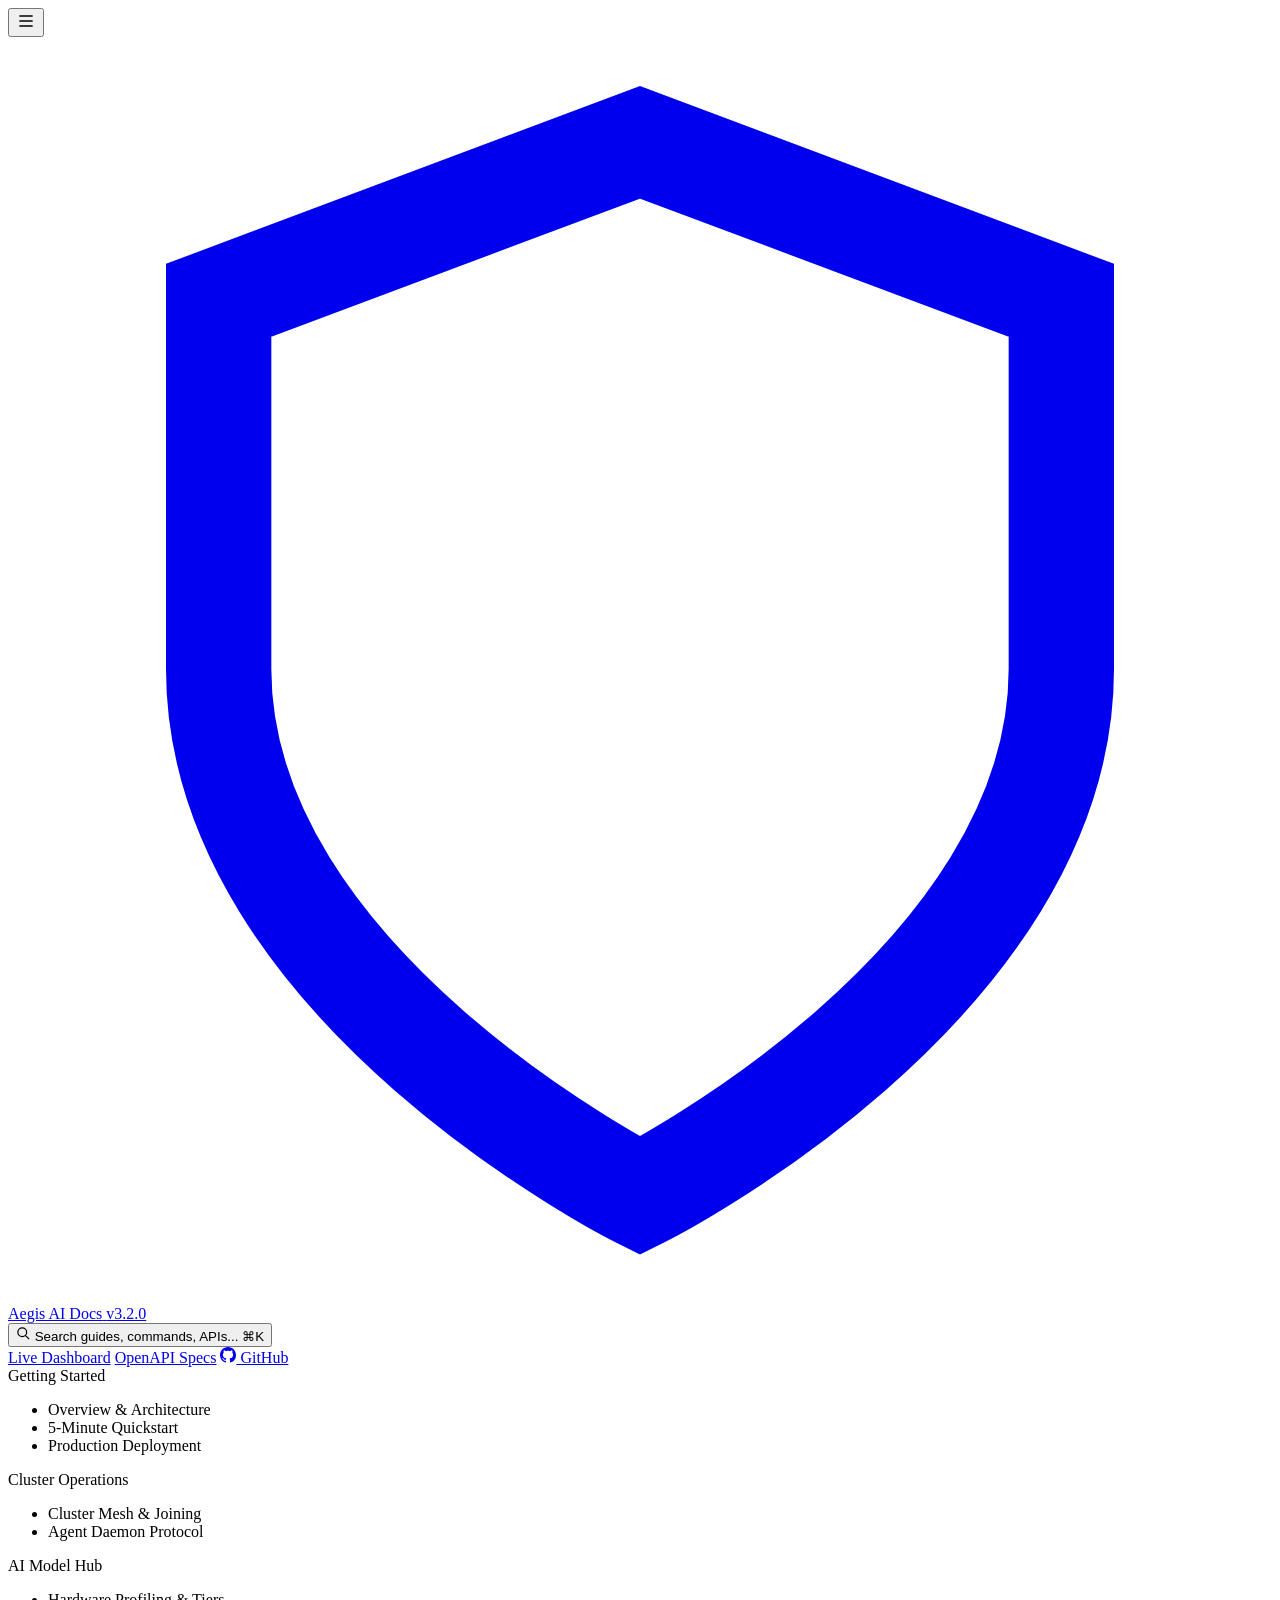
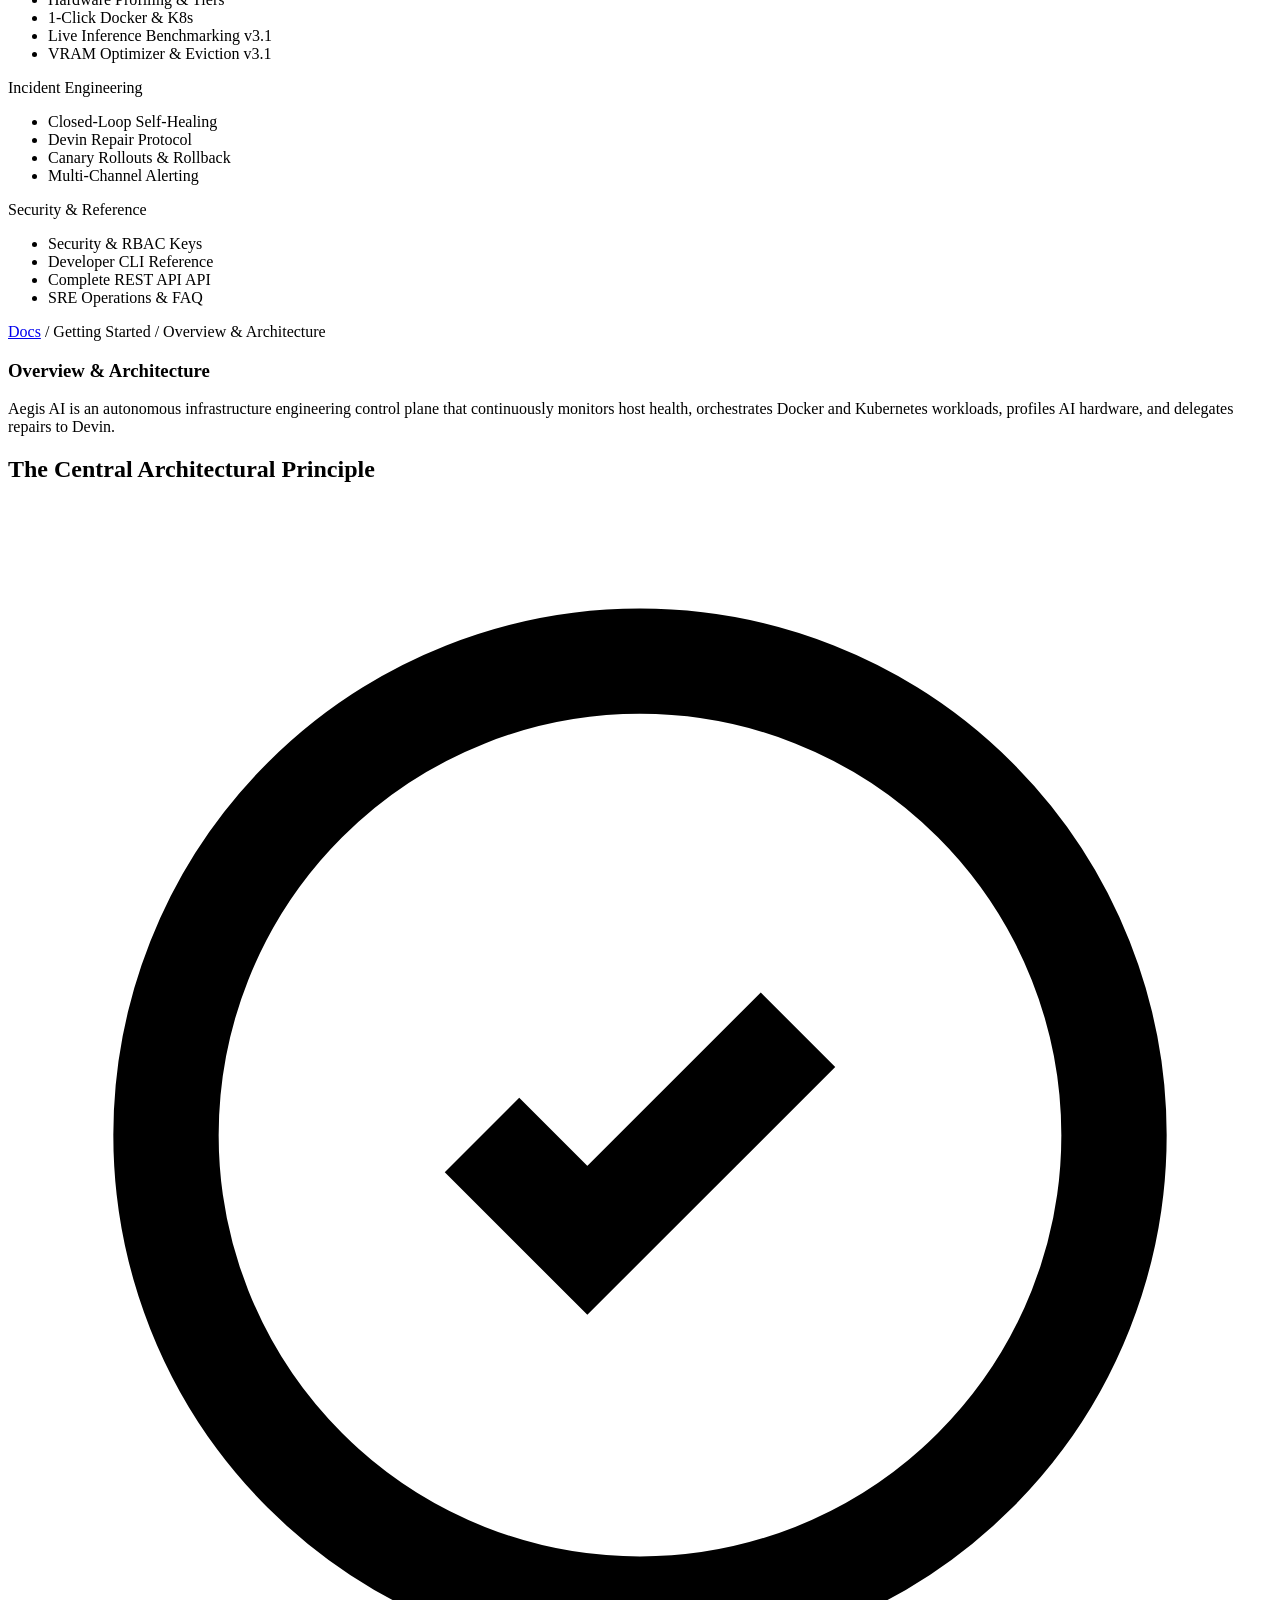
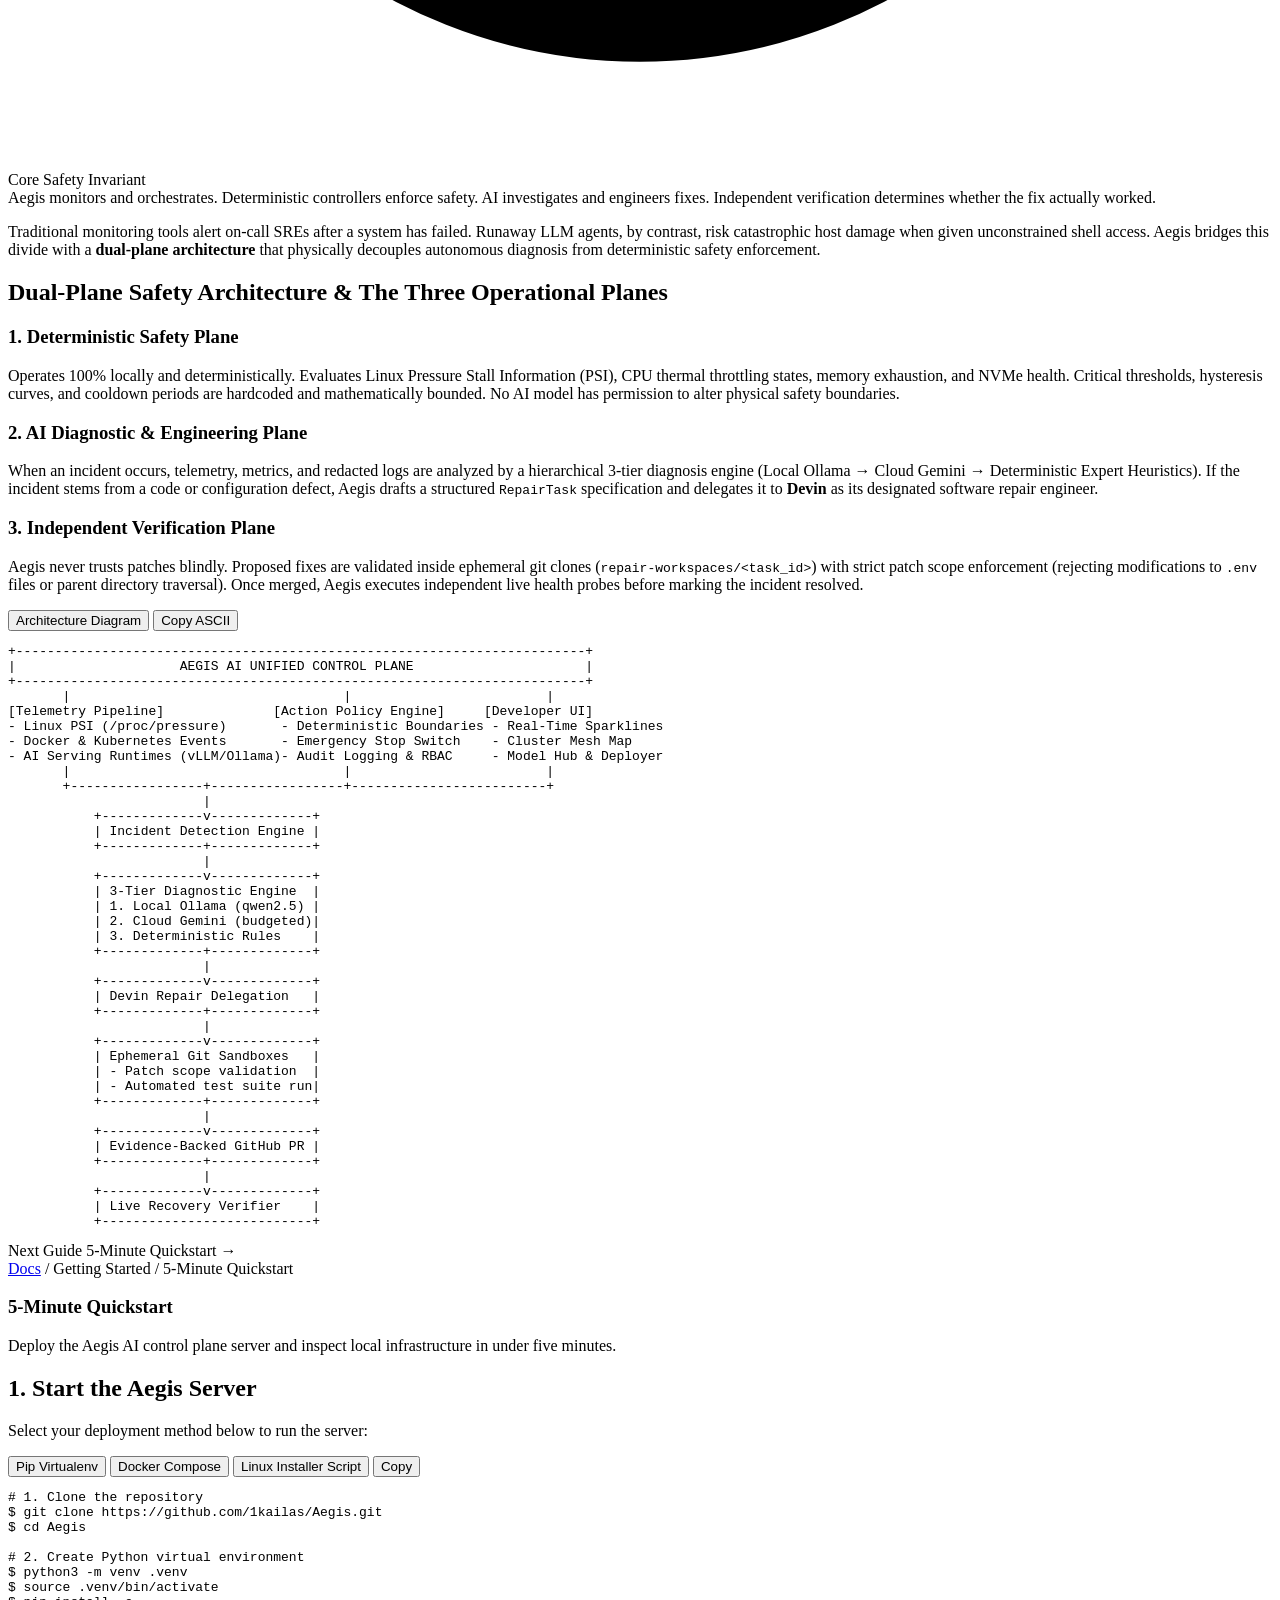
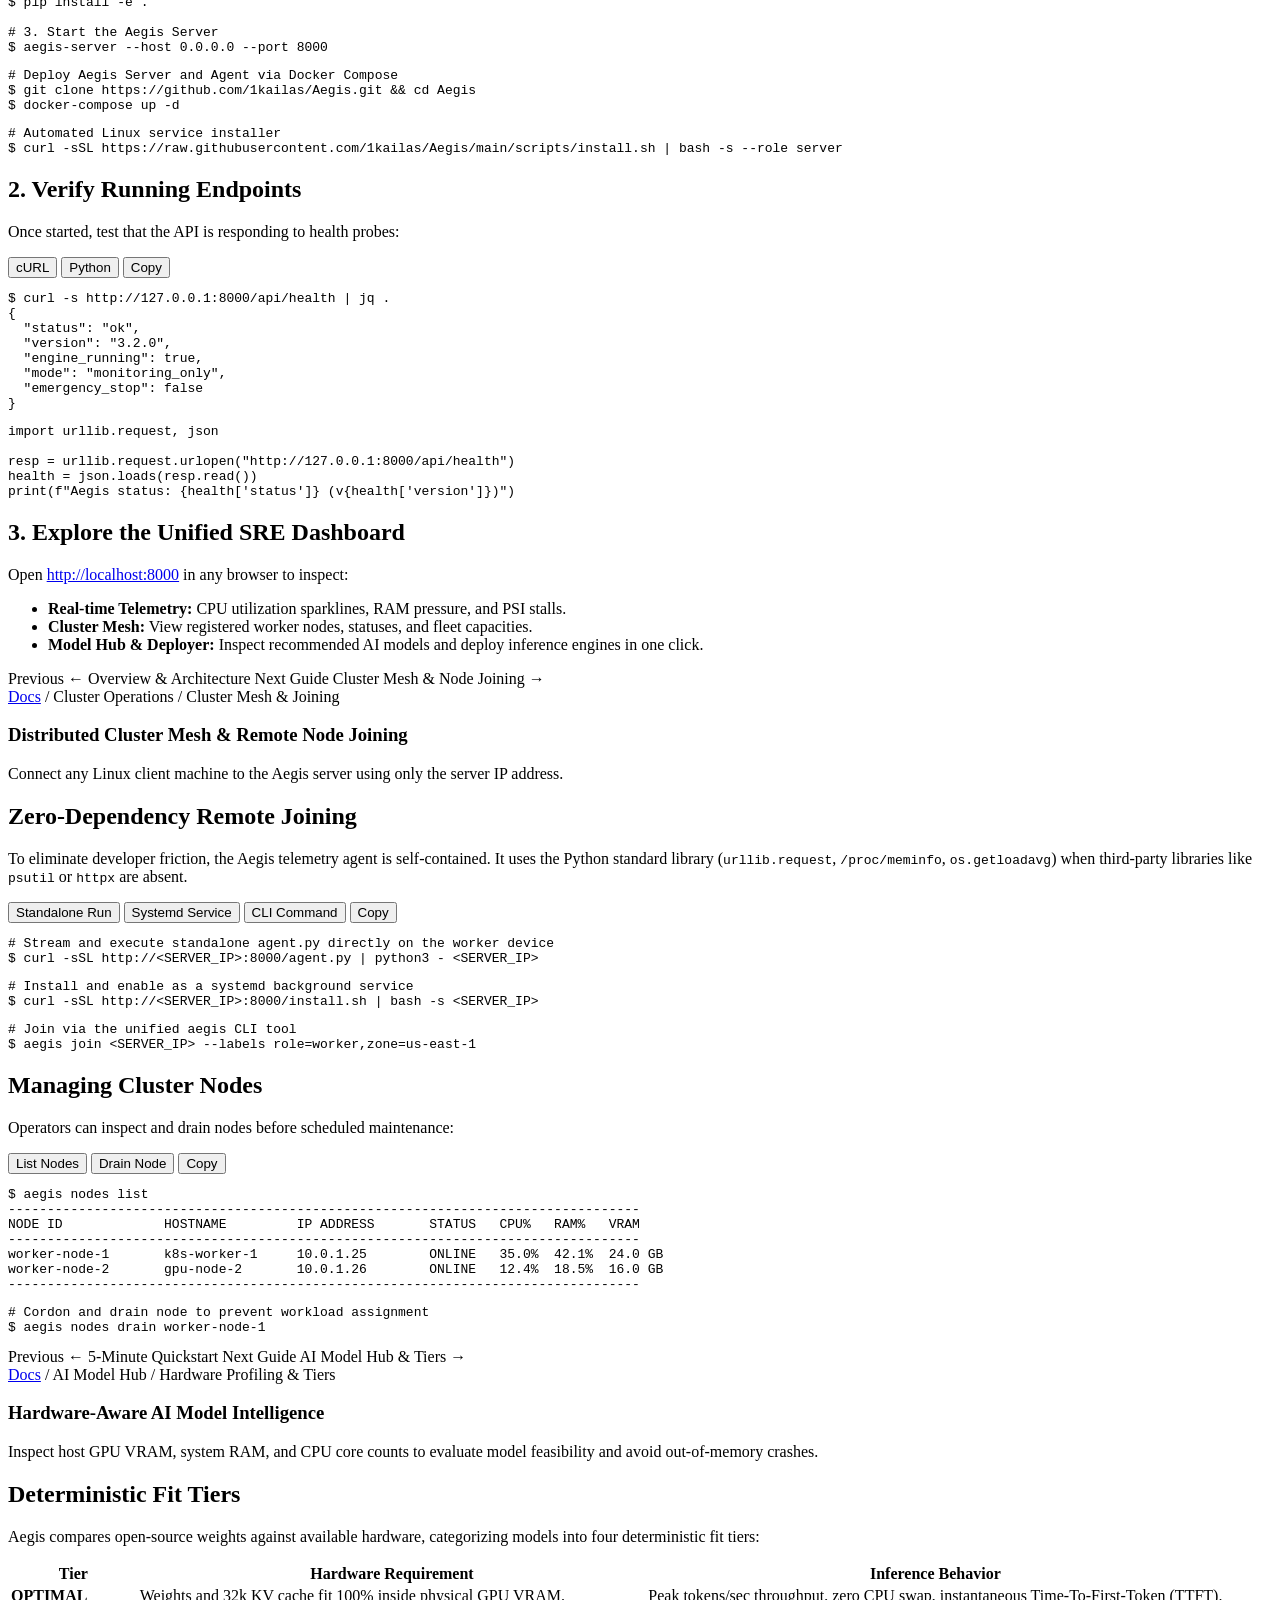
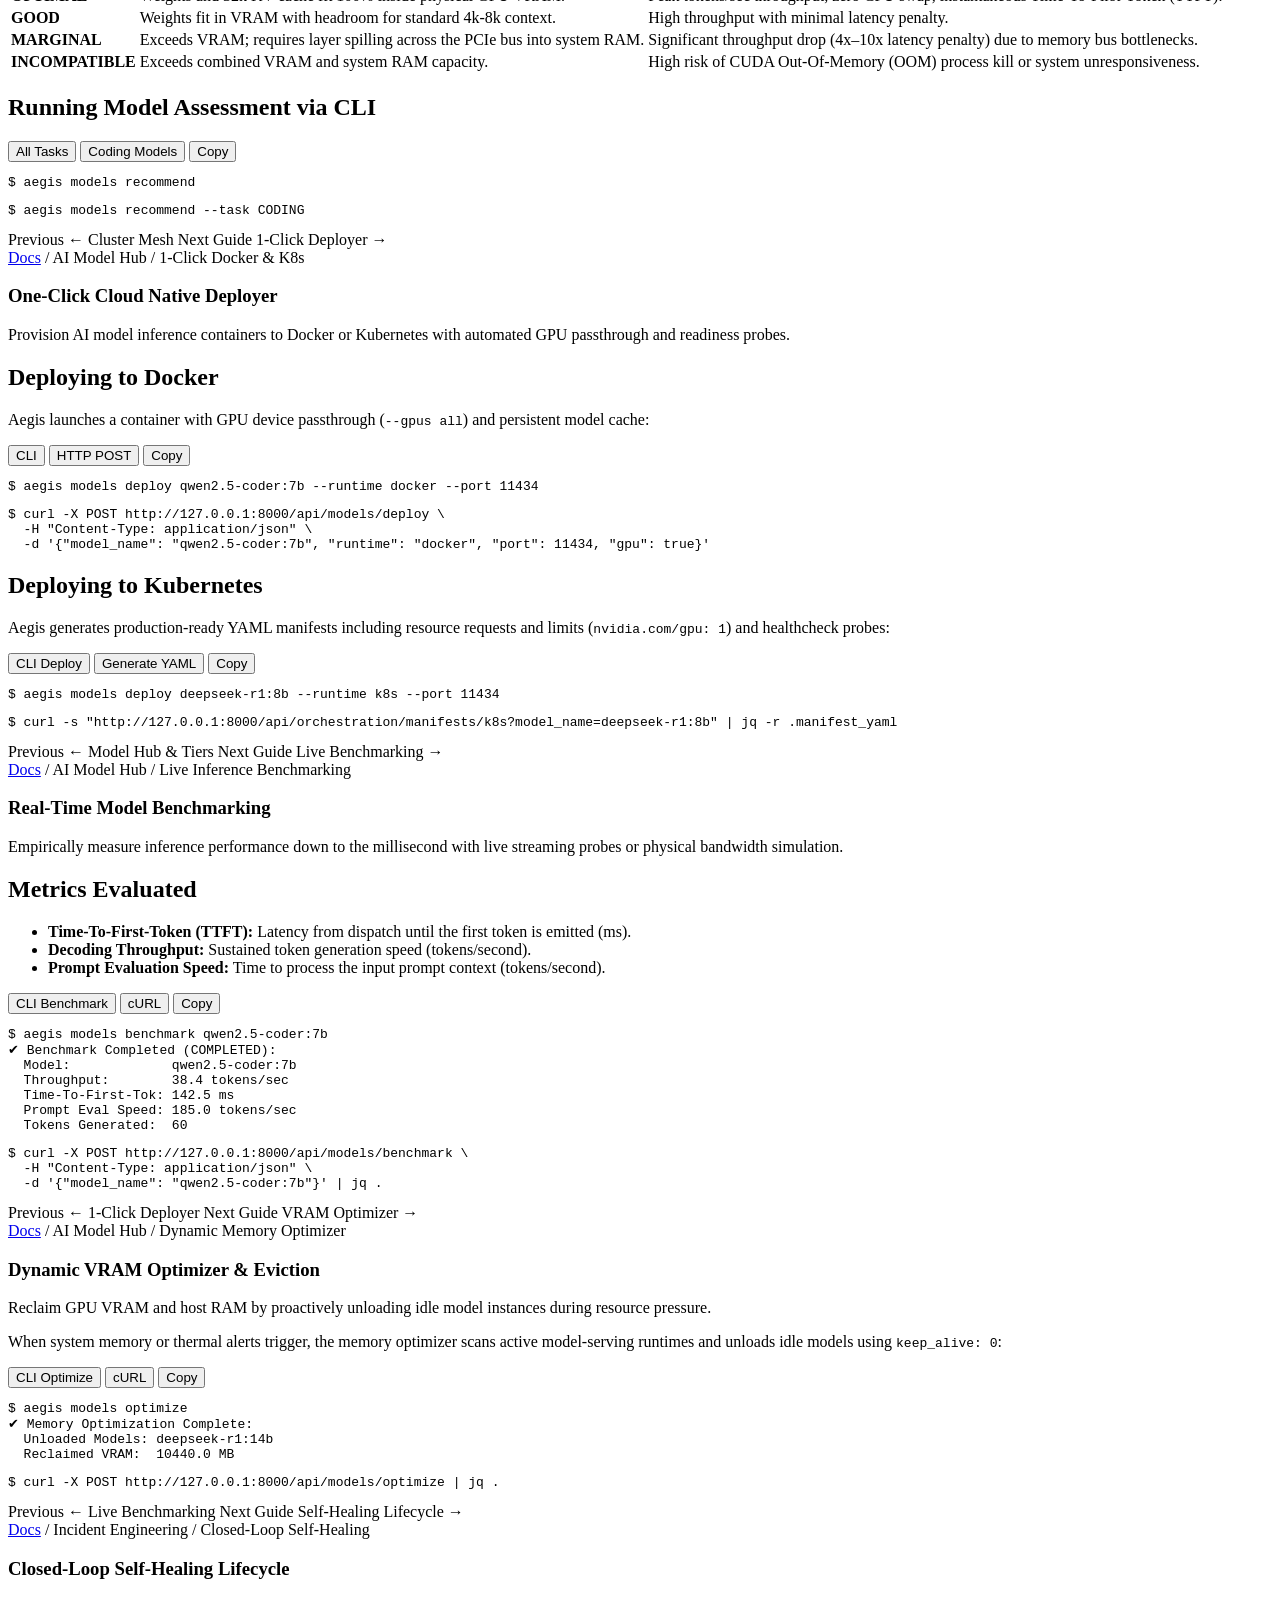
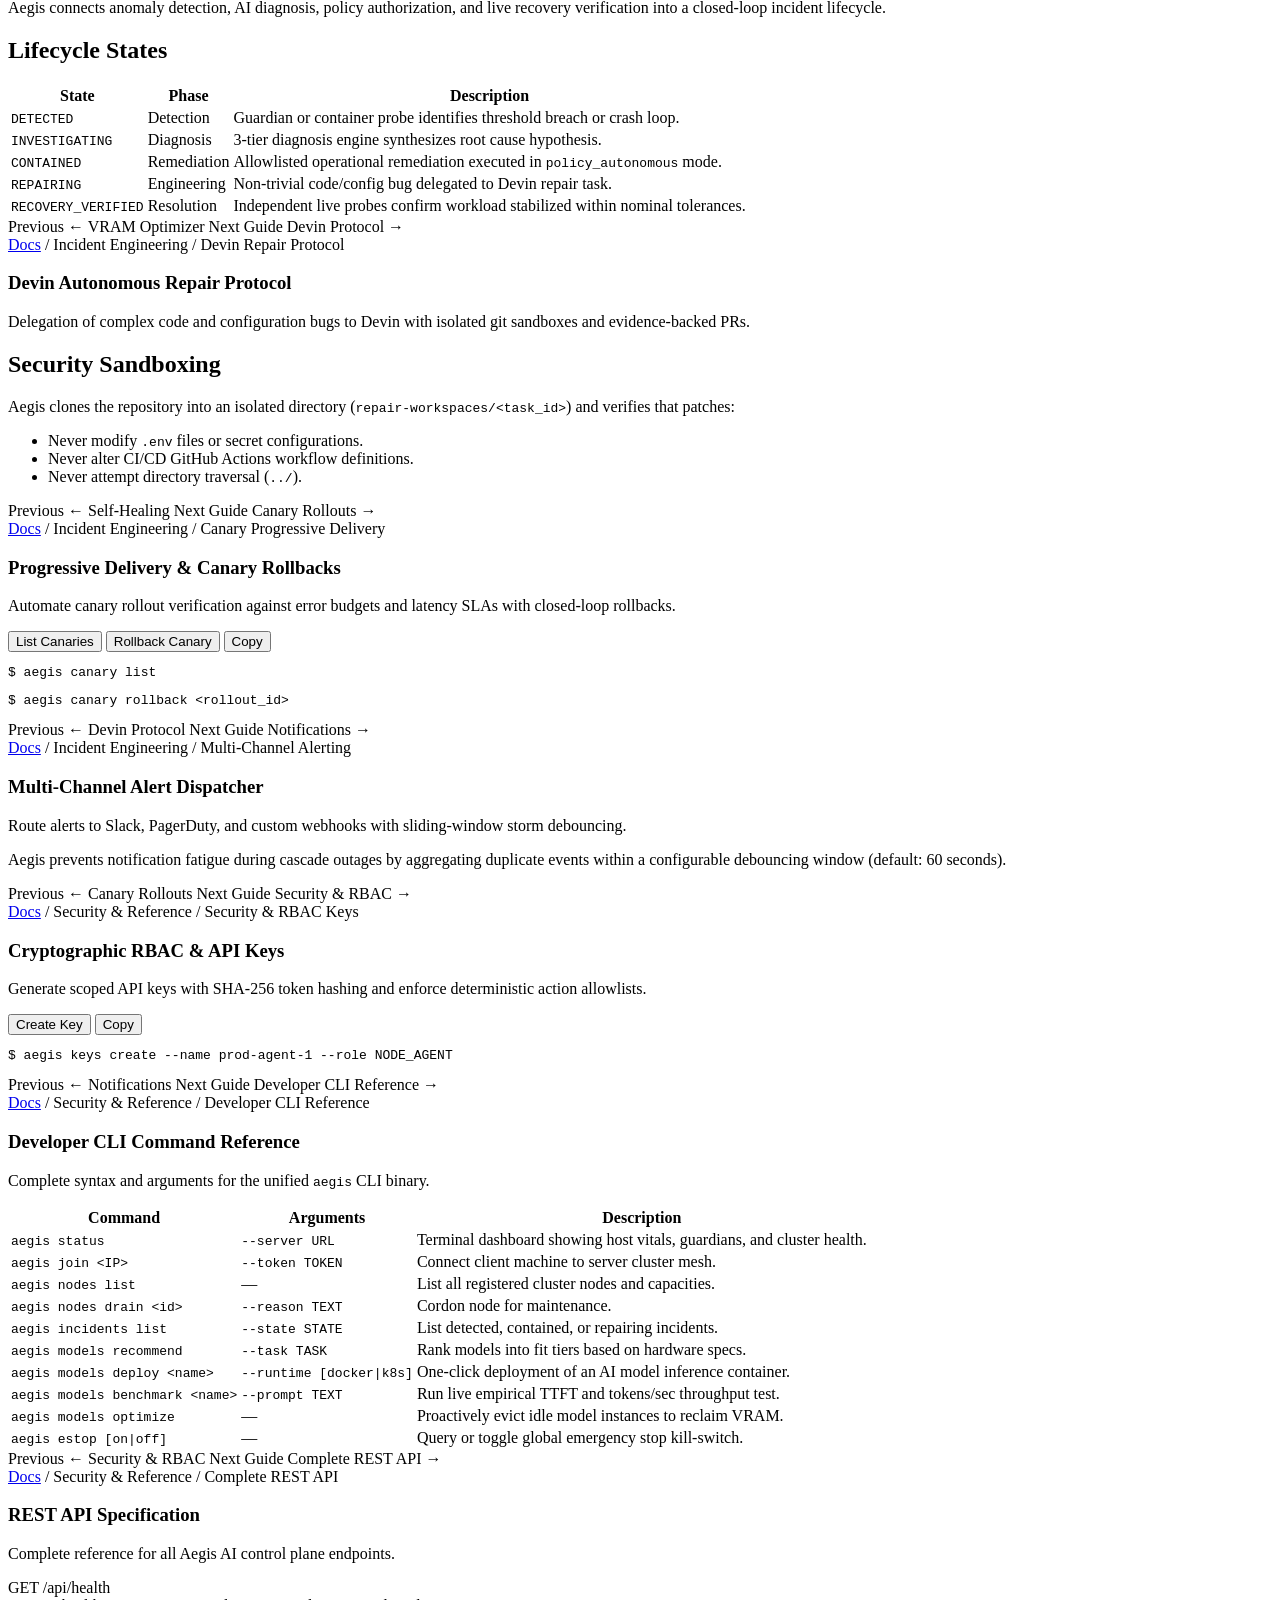
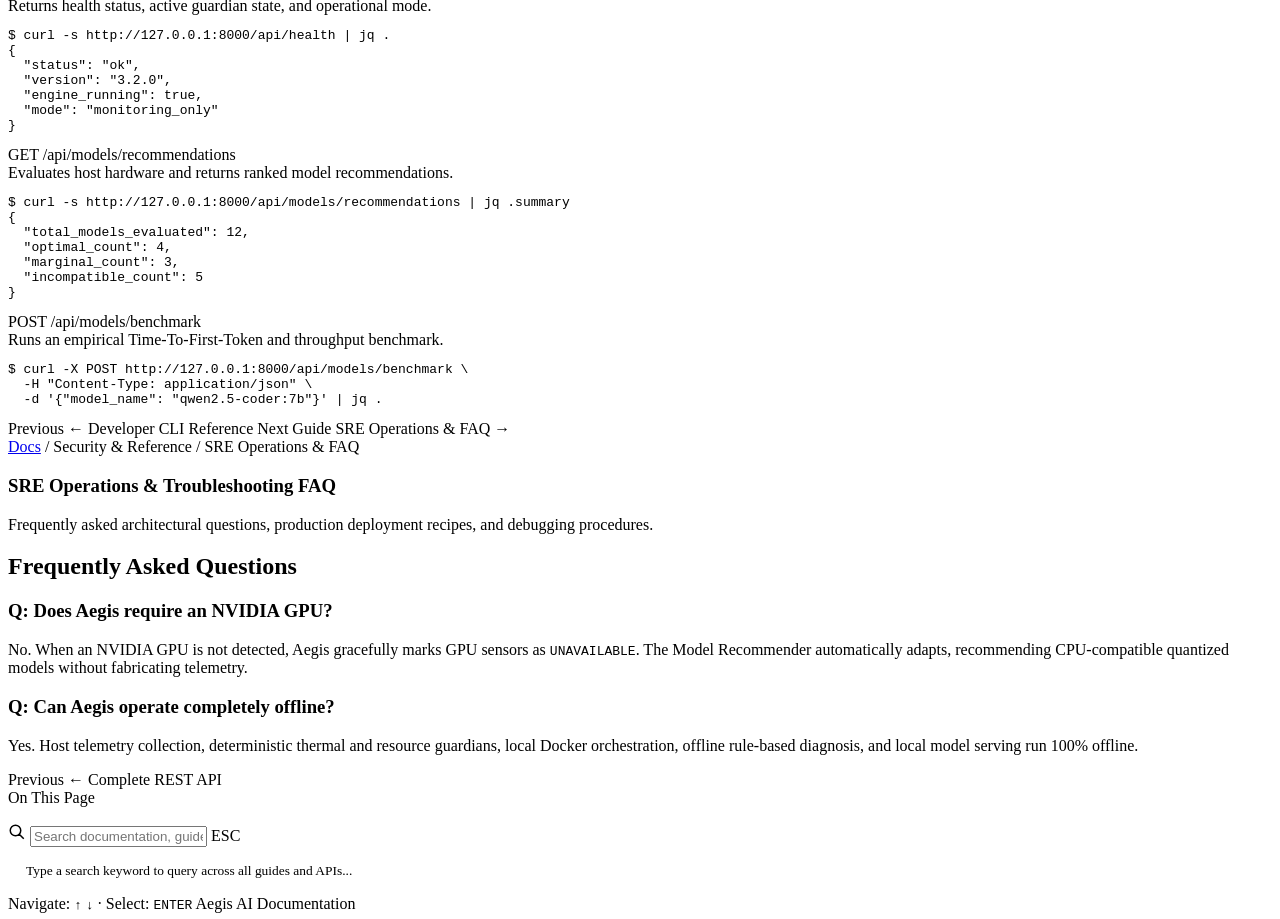
==== commit 96163910: "feat(release): bump to v3.2.0, fix dashboard offline bug, add mesh node pruning, and add 3-minute ju" ====
--- a/aegis/static/docs.html
+++ b/aegis/static/docs.html
@@ -19,7 +19,7 @@
     <a href="/documentation#overview" class="brand-link">
       <svg class="brand-logo-svg" fill="none" stroke="currentColor" stroke-width="2" viewBox="0 0 24 24"><path d="M12 22s8-4 8-10V5l-8-3-8 3v7c0 6 8 10 8 10z"></path></svg>
       <span>Aegis AI Docs</span>
-      <span class="version-badge">v3.1.0</span>
+      <span class="version-badge">v3.2.0</span>
     </a>
   </div>
 
@@ -249,7 +249,7 @@
             <pre><code><span class="cm-prompt">$ </span>curl -s http://127.0.0.1:8000/api/health | jq .
 <span class="cm-comment">{</span>
   <span class="cm-str">"status"</span>: <span class="cm-str">"ok"</span>,
-  <span class="cm-str">"version"</span>: <span class="cm-str">"3.1.0"</span>,
+  <span class="cm-str">"version"</span>: <span class="cm-str">"3.2.0"</span>,
   <span class="cm-str">"engine_running"</span>: <span class="cm-kw">true</span>,
   <span class="cm-str">"mode"</span>: <span class="cm-str">"monitoring_only"</span>,
   <span class="cm-str">"emergency_stop"</span>: <span class="cm-kw">false</span>
@@ -929,7 +929,7 @@
             <pre><code><span class="cm-prompt">$ </span>curl -s http://127.0.0.1:8000/api/health | jq .
 <span class="cm-comment">{</span>
   <span class="cm-str">"status"</span>: <span class="cm-str">"ok"</span>,
-  <span class="cm-str">"version"</span>: <span class="cm-str">"3.1.0"</span>,
+  <span class="cm-str">"version"</span>: <span class="cm-str">"3.2.0"</span>,
   <span class="cm-str">"engine_running"</span>: <span class="cm-kw">true</span>,
   <span class="cm-str">"mode"</span>: <span class="cm-str">"monitoring_only"</span>
 <span class="cm-comment">}</span></code></pre>
